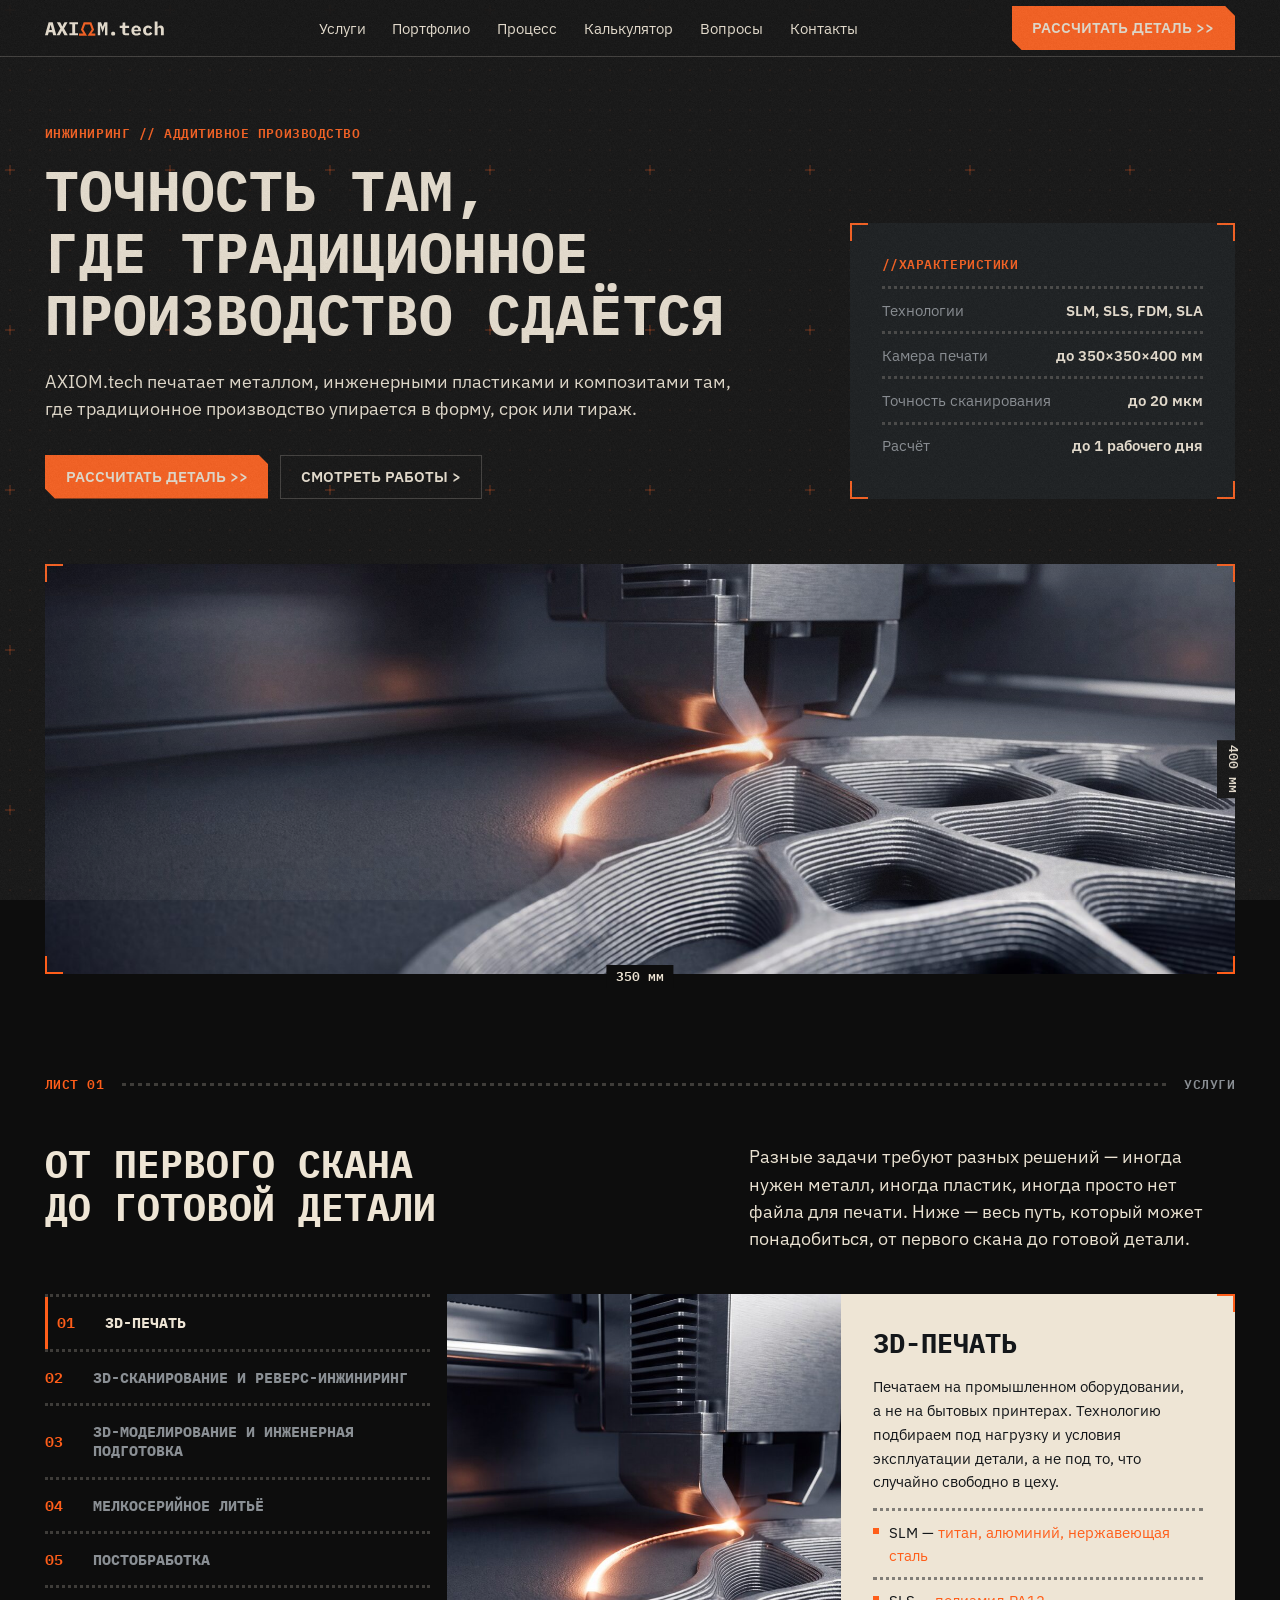
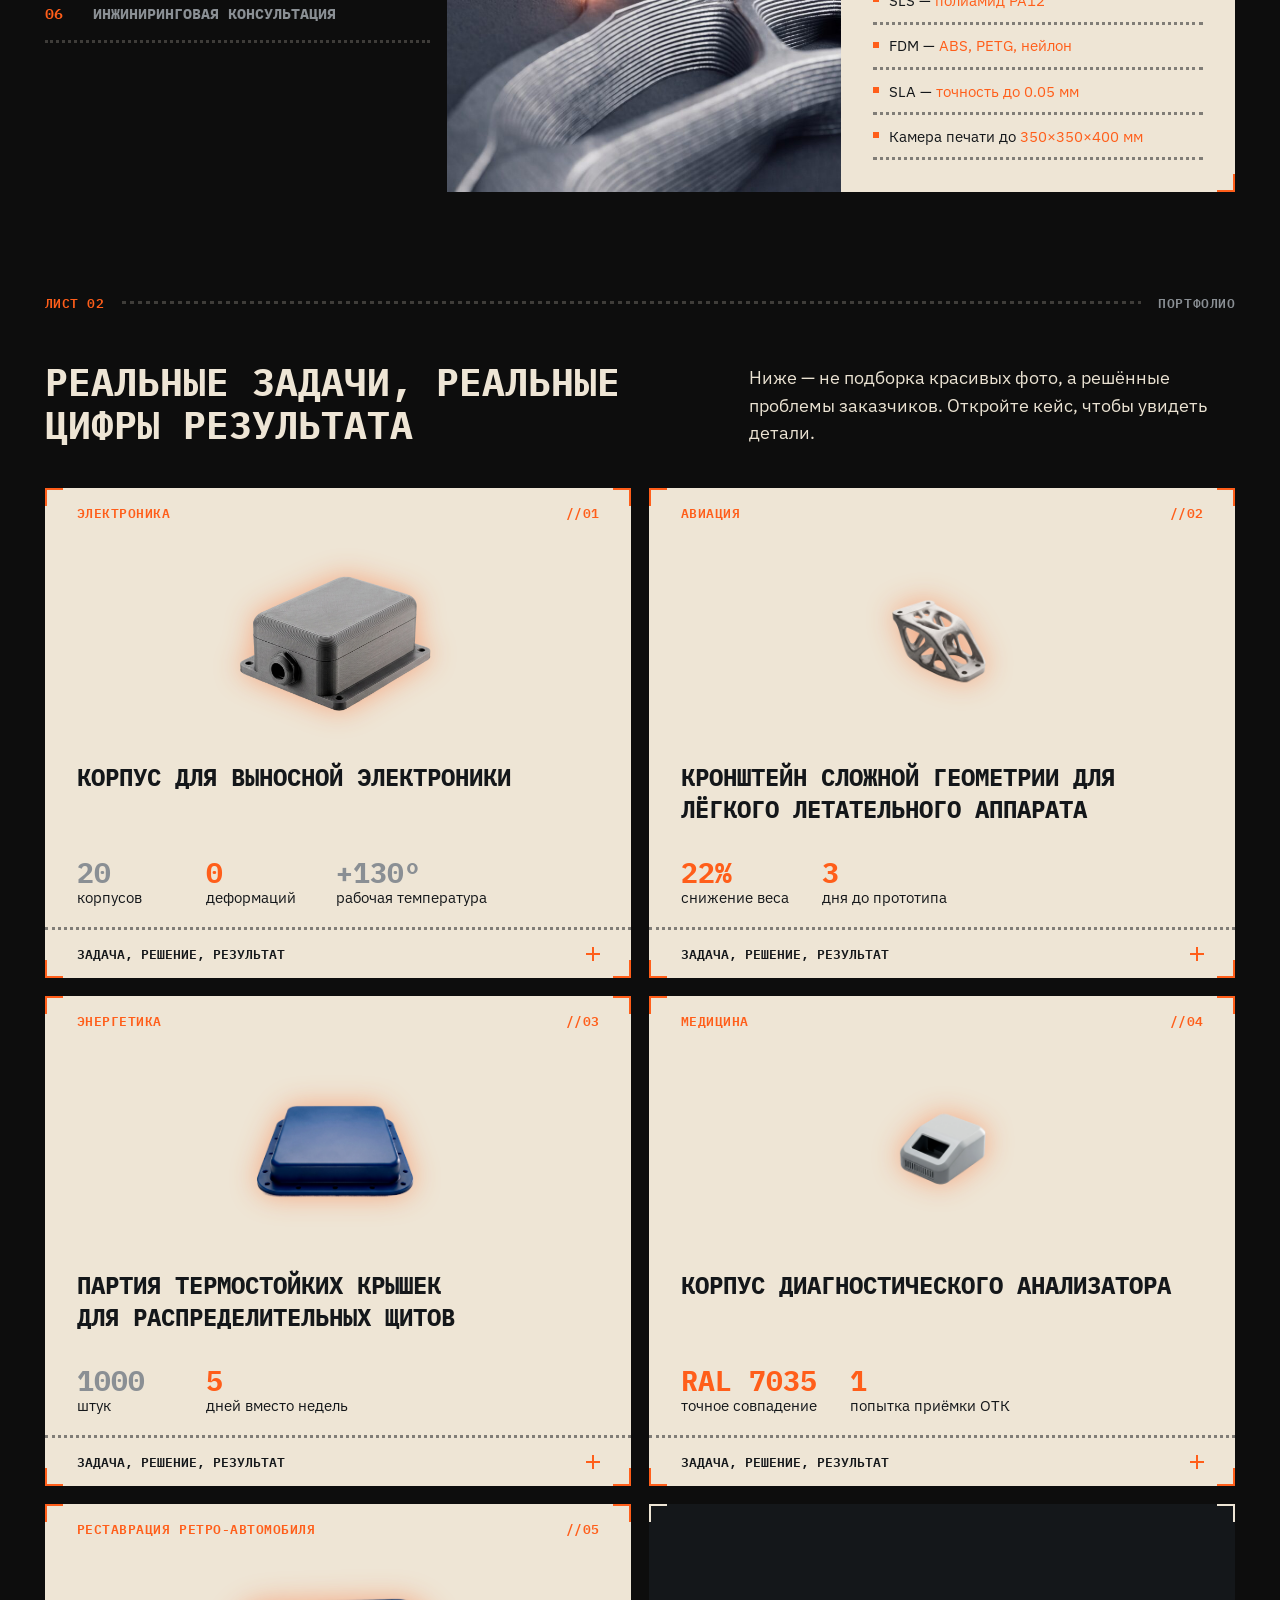
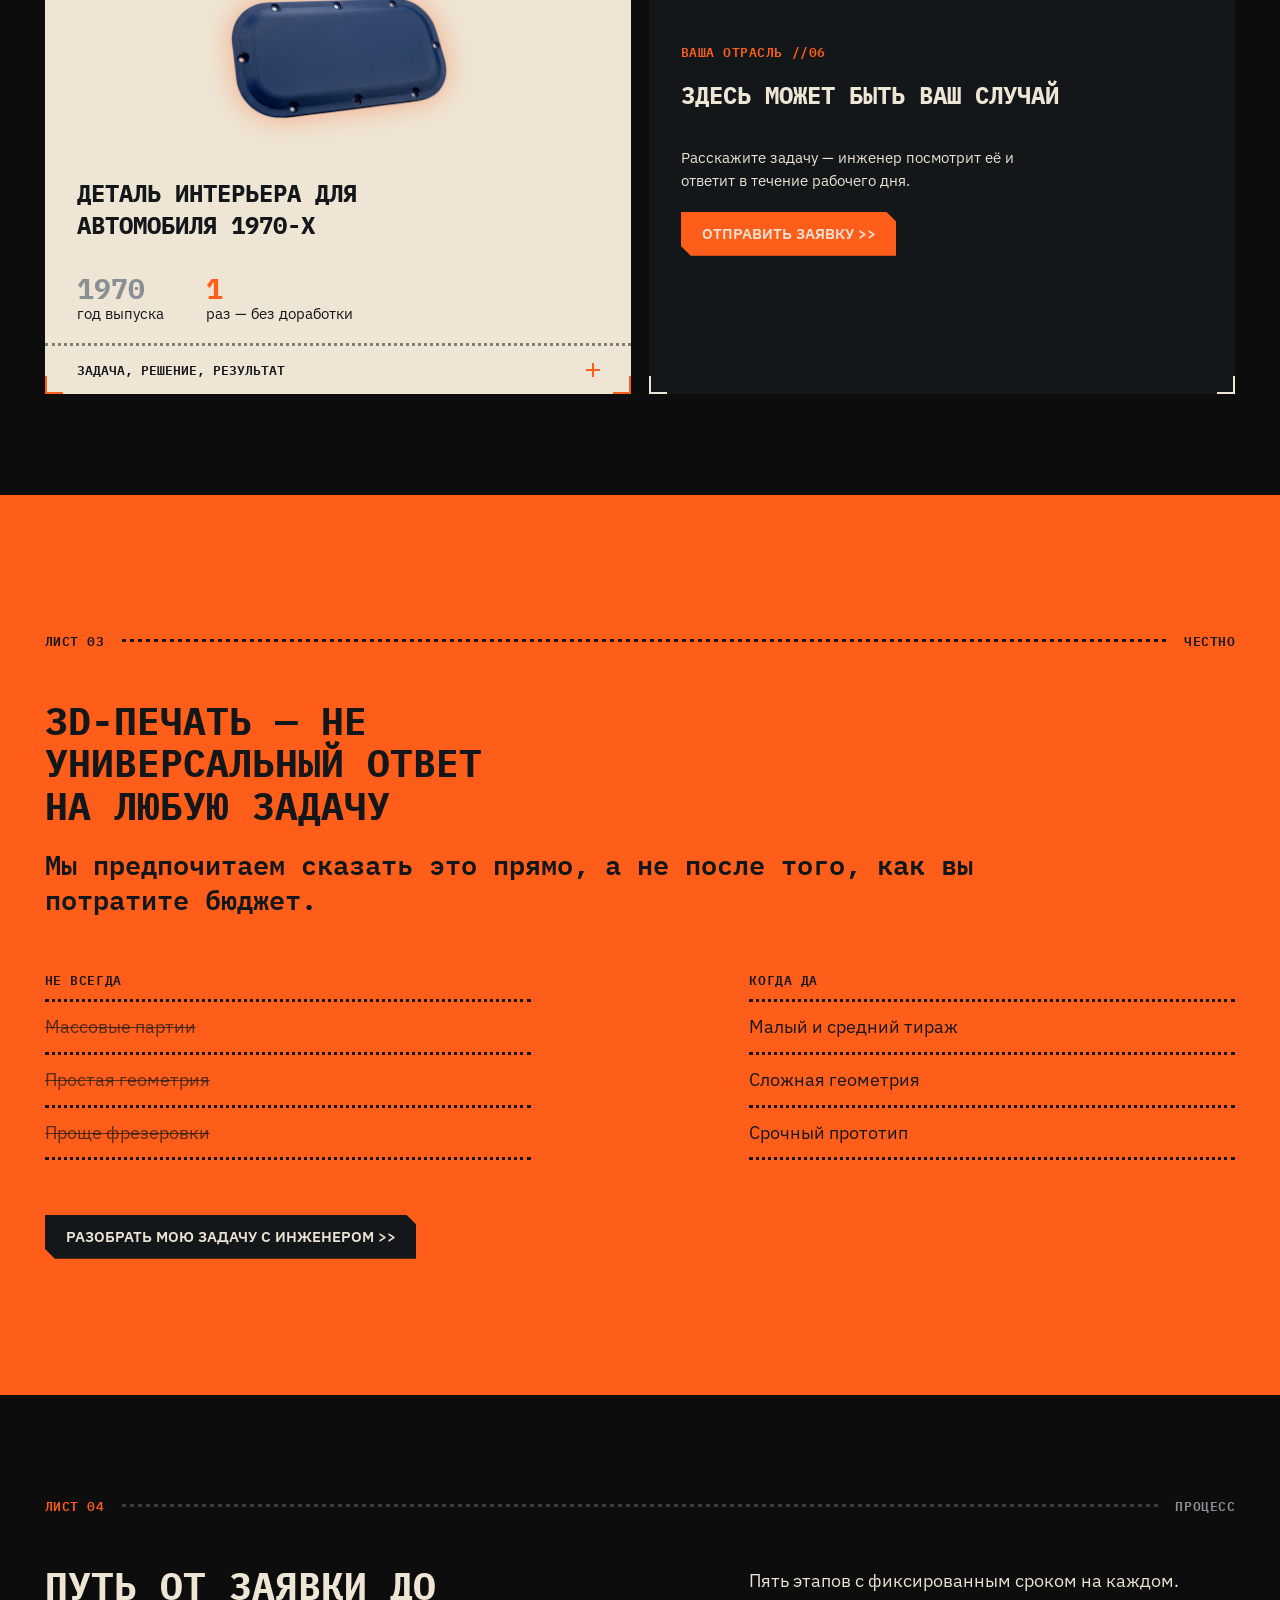
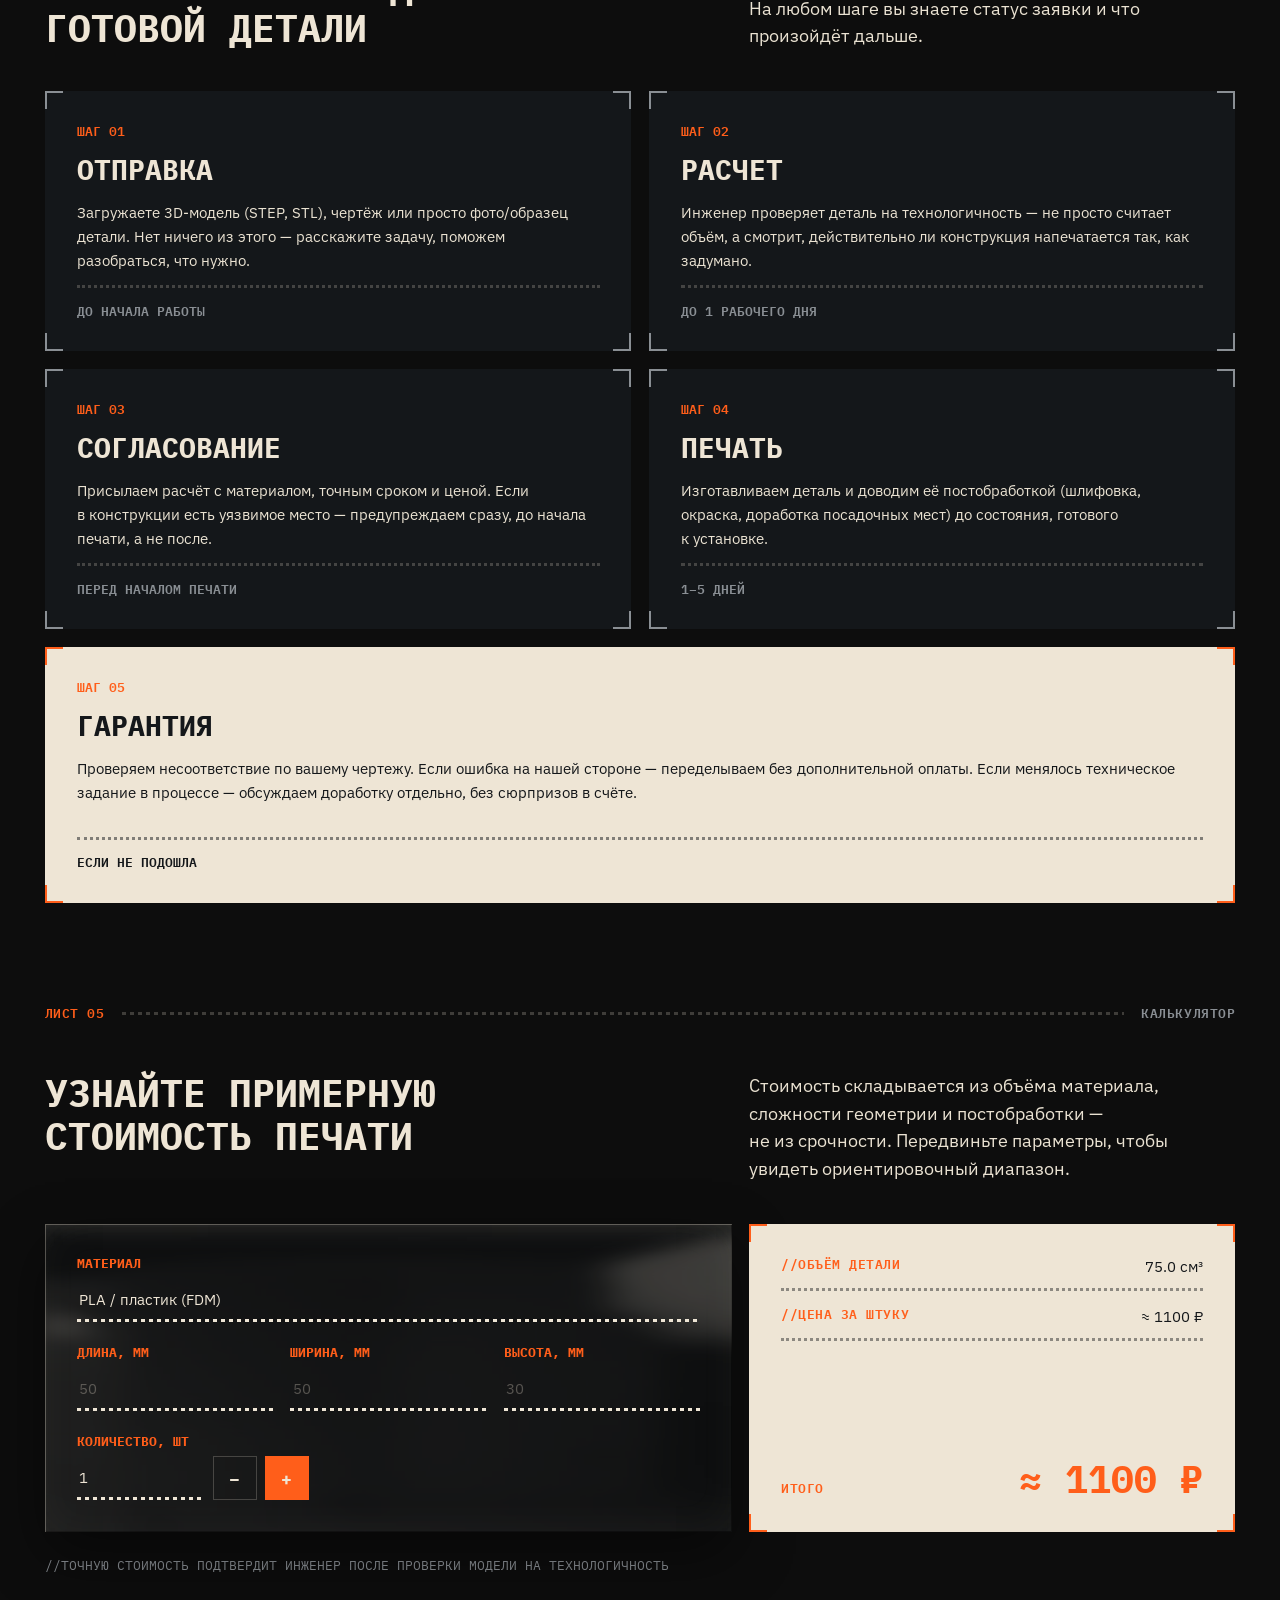
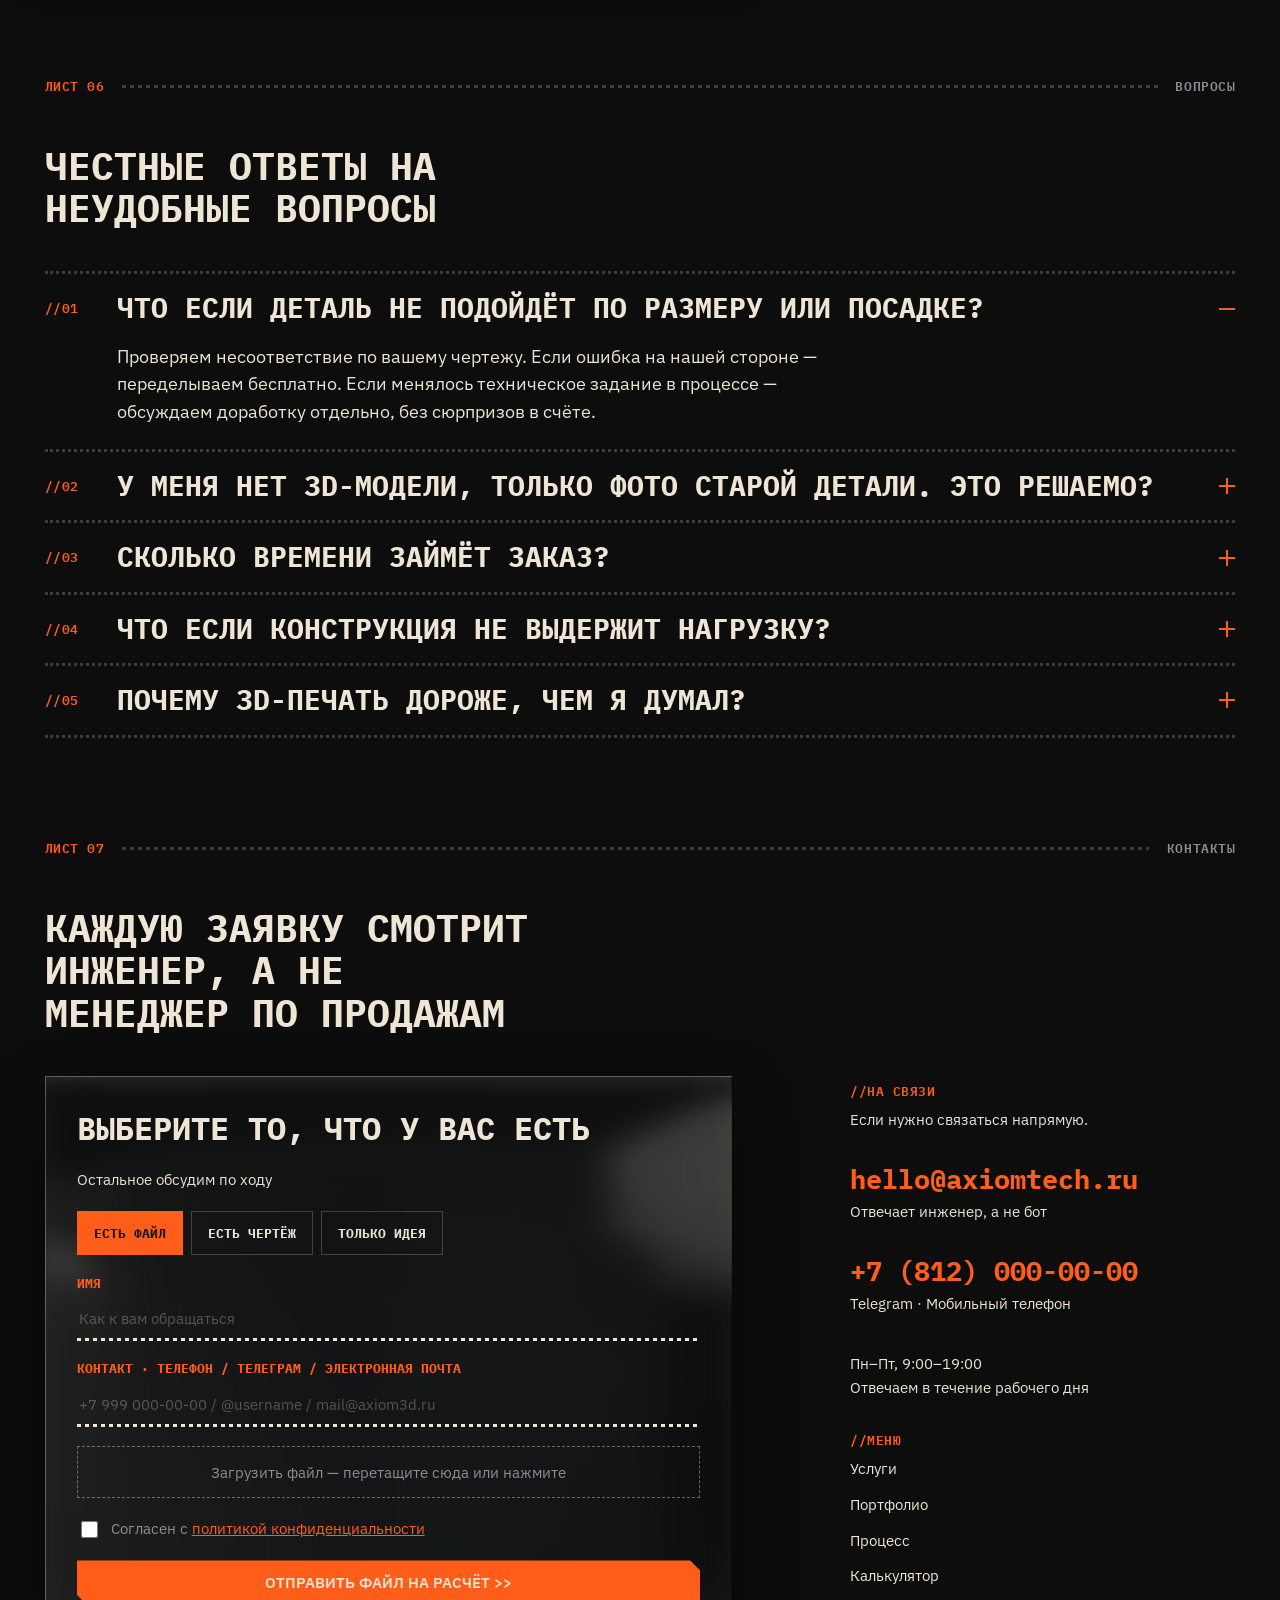
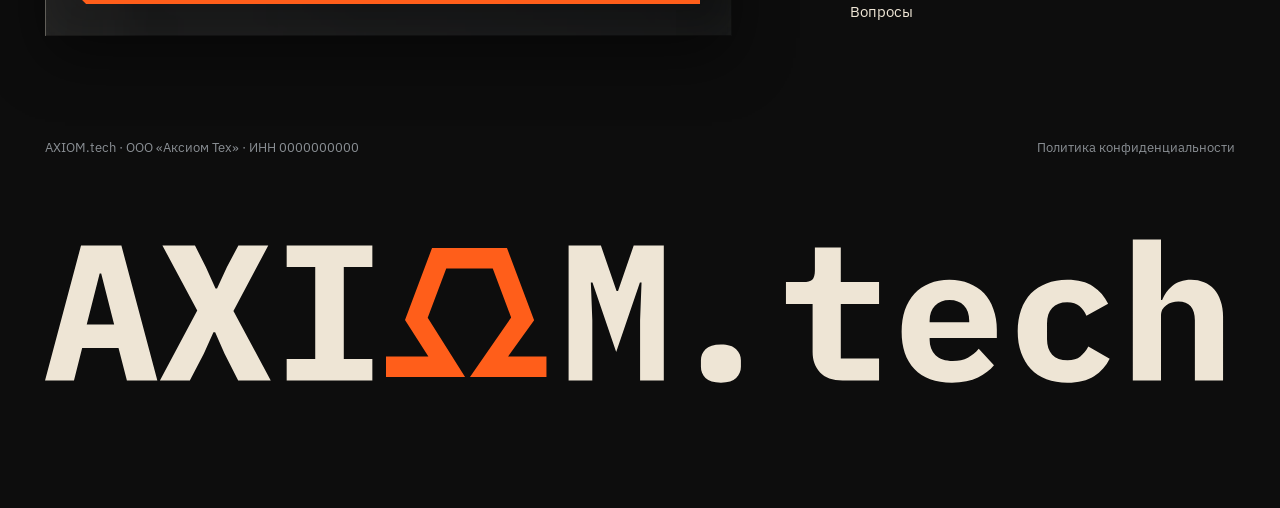
==== v2/index.html @ d02916af "Версия 2 сайта в папке v2/: единый стиль «лист чертежа» Co-Authored-By: Claude Sonnet 5.5 <noreply@a" ====
<!DOCTYPE html>
<html lang="ru">
<head>
  <meta charset="utf-8">
  <meta name="viewport" content="width=device-width, initial-scale=1">
  <title>AXIOM.tech — 3D-печать и аддитивное производство на заказ</title>
  <meta name="description" content="Печатаем металлом, инженерными пластиками и композитами там, где традиционное производство сдаётся. SLM, SLS, FDM, SLA. Расчёт за день.">
  <meta name="theme-color" content="#0d0d0d">
  <link rel="icon" href="../assets/favicon.ico">
  <link rel="preconnect" href="https://fonts.googleapis.com"><link rel="preconnect" href="https://fonts.gstatic.com" crossorigin>
  <link rel="stylesheet" href="https://fonts.googleapis.com/css2?family=IBM+Plex+Mono:wght@400;500;600;700&family=IBM+Plex+Sans:wght@400;600;700&display=swap">
  <link rel="stylesheet" href="style.css?v=1">
  <link rel="stylesheet" href="../css/glass.css?v=2">
</head>
<body>
<div class="noise" aria-hidden="true"></div>

<header class="top">
  <div class="wrap top__in">
    <a class="logo" href="#top" aria-label="AXIOM.tech"><img src="../assets/img/logo-text.svg" alt="" width="150" height="31"><img src="../assets/img/logo-mark.svg" alt="" width="21" height="17"></a>
    <nav class="nav" aria-label="Основное меню">
      <a href="#services">Услуги</a><a href="#portfolio">Портфолио</a><a href="#process">Процесс</a><a href="#calculator">Калькулятор</a><a href="#faq">Вопросы</a><a href="#contacts">Контакты</a>
    </nav>
    <a class="btn top__cta" href="#calculator">Рассчитать деталь &gt;&gt;</a>
  </div>
</header>

<main id="top">

  <section class="hero wrap" id="hero">
    <div class="hero__grid">
      <div class="hero__copy">
        <p class="label">Инжиниринг // аддитивное производство</p>
        <h1>Точность там, где традиционное производство сдаётся</h1>
        <p class="lead">AXIOM.tech печатает металлом, инженерными пластиками и композитами там, где традиционное производство упирается в форму, срок или тираж.</p>
        <div class="hero__cta">
          <a class="btn" href="#calculator">Рассчитать деталь &gt;&gt;</a>
          <a class="btn btn--ghost" href="#portfolio">Смотреть работы &gt;</a>
        </div>
      </div>
      <aside class="spec reg" aria-label="Характеристики">
        <span class="label">//характеристики</span>
        <dl>
          <div><dt>Технологии</dt><dd>SLM, SLS, FDM, SLA</dd></div>
          <div><dt>Камера печати</dt><dd>до 350×350×400 мм</dd></div>
          <div><dt>Точность сканирования</dt><dd>до 20 мкм</dd></div>
          <div><dt>Расчёт</dt><dd>до 1 рабочего дня</dd></div>
        </dl>
      </aside>
      <figure class="hero__shot reg">
        <img src="../assets/img/slide-print.jpg" alt="Печать детали на промышленном принтере" width="1200" height="520">
        <span class="dim dim--x">350 мм</span><span class="dim dim--y">400 мм</span>
      </figure>
    </div>
  </section>

  <section class="sheet wrap" id="services">
    <div class="stamp"><b>Лист 01</b><i></i><span>Услуги</span></div>
    <div class="sheet__head">
      <h2>От первого скана до готовой детали</h2>
      <p class="lead">Разные задачи требуют разных решений — иногда нужен металл, иногда пластик, иногда просто нет файла для печати. Ниже — весь путь, который может понадобиться, от первого скана до готовой детали.</p>
    </div>
    <div class="svc">
      <div class="svc__nav" role="tablist" aria-label="Услуги">
        <button class="svc__tab" role="tab" aria-selected="true" data-i="0"><span>01</span>3D-печать</button>
        <button class="svc__tab" role="tab" aria-selected="false" data-i="1"><span>02</span>3D-сканирование и&nbsp;реверс-инжиниринг</button>
        <button class="svc__tab" role="tab" aria-selected="false" data-i="2"><span>03</span>3D-моделирование и&nbsp;инженерная подготовка</button>
        <button class="svc__tab" role="tab" aria-selected="false" data-i="3"><span>04</span>Мелкосерийное литьё</button>
        <button class="svc__tab" role="tab" aria-selected="false" data-i="4"><span>05</span>Постобработка</button>
        <button class="svc__tab" role="tab" aria-selected="false" data-i="5"><span>06</span>Инжиниринговая консультация</button>
      </div>
      <div class="svc__panel reg is-on" role="tabpanel" data-i="0">
        <div class="svc__media"><img src="../assets/img/slide-print.jpg" alt="" loading="lazy"><video muted loop playsinline preload="none" data-src="../assets/video/slide-print.mp4"></video></div>
        <div class="svc__body"><h3>3D-печать</h3><p>Печатаем на&nbsp;промышленном оборудовании, а&nbsp;не&nbsp;на бытовых принтерах. Технологию подбираем под нагрузку и&nbsp;условия эксплуатации детали, а&nbsp;не&nbsp;под то, что случайно свободно в&nbsp;цеху.</p><ul><li>SLM —&nbsp;<em>титан, алюминий, нержавеющая сталь</em></li><li>SLS — <em>полиамид PA12</em></li><li>FDM — <em>ABS, PETG, нейлон</em></li><li>SLA — <em>точность до 0.05 мм</em></li><li>Камера печати до&nbsp;<em>350×350×400 мм</em></li></ul></div>
      </div>
      <div class="svc__panel reg" role="tabpanel" data-i="1">
        <div class="svc__media"><img src="../assets/img/slide-scan.jpg" alt="" loading="lazy"><video muted loop playsinline preload="none" data-src="../assets/video/slide-scan.mp4"></video></div>
        <div class="svc__body"><h3>3D-сканирование и&nbsp;реверс-инжиниринг</h3><p>Когда есть только физический образец&nbsp;— изношенная деталь, деталь без чертежа, снятая с&nbsp;производства модель. Сканируем и&nbsp;восстанавливаем геометрию до&nbsp;состояния, пригодного для печати или ЧПУ.</p><ul><li>Точность — <em>до 20 мкм</em></li><li>Формат выдачи — <em>STEP, STL, IGES</em></li><li>Максимальный габарит —&nbsp;<em>до&nbsp;1.5 м</em></li></ul></div>
      </div>
      <div class="svc__panel reg" role="tabpanel" data-i="2">
        <div class="svc__media"><img src="../assets/img/slide-model.jpg" alt="" loading="lazy"><video muted loop playsinline preload="none" data-src="../assets/video/slide-model.mp4"></video></div>
        <div class="svc__body"><h3>3D-моделирование и&nbsp;инженерная подготовка</h3><p>Строим модель по&nbsp;чертежу, эскизу или фото. Отдельно&nbsp;— топологическая оптимизация: убираем материал там, где он&nbsp;не&nbsp;несёт нагрузки, снижая вес детали без потери прочности.</p><ul><li>CAD — <em>SolidWorks, Fusion 360</em></li><li>Срок —&nbsp;<em>1-3 рабочих дня</em></li><li>Снижение веса —&nbsp;<em>обычно 15-30%</em></li></ul></div>
      </div>
      <div class="svc__panel reg" role="tabpanel" data-i="3">
        <div class="svc__media"><img src="../assets/img/slide-cast.jpg" alt="" loading="lazy"><video muted loop playsinline preload="none" data-src="../assets/video/slide-cast.mp4"></video></div>
        <div class="svc__body"><h3>Мелкосерийное литьё</h3><p>Печатаем мастер-модель, снимаем силиконовую форму, льём партию. Экономически разумно, когда тираж больше, чем печатать по&nbsp;одной, но&nbsp;недостаточно большой для литья под давлением с&nbsp;металлической оснасткой.</p><ul><li>Партия — <em>от 50 до 500 шт</em></li><li>Материалы — <em>полиуретаны, эластомеры</em></li><li>Ресурс формы —&nbsp;<em>~20-25 отливок</em></li></ul></div>
      </div>
      <div class="svc__panel reg" role="tabpanel" data-i="4">
        <div class="svc__media"><img src="../assets/img/slide-post.jpg" alt="" loading="lazy"><video muted loop playsinline preload="none" data-src="../assets/video/slide-post.mp4"></video></div>
        <div class="svc__body"><h3>Постобработка</h3><p>Деталь с&nbsp;принтера редко готова к&nbsp;установке без доработки. Доводим до&nbsp;состояния, в&nbsp;котором её&nbsp;можно сразу поставить в&nbsp;узел, а&nbsp;не&nbsp;откладывать «на&nbsp;потом».</p><ul><li>Шлифовка и полировка</li><li>Окраска —&nbsp;<em>RAL по каталогу</em></li><li>Механическая доводка посадочных мест</li></ul></div>
      </div>
      <div class="svc__panel reg svc__panel--accent" role="tabpanel" data-i="5">
        <div class="svc__media"><img src="../assets/img/slide-consult.jpg" alt="" loading="lazy"><video muted loop playsinline preload="none" data-src="../assets/video/slide-consult.mp4"></video></div>
        <div class="svc__body"><h3>Инжиниринговая консультация</h3><p>Иногда честный ответ&nbsp;— «вам это не&nbsp;нужно». Разбираем задачу до&nbsp;того, как вы&nbsp;потратите бюджет: подбор технологии, аудит номенклатуры предприятия на&nbsp;предмет пригодности к&nbsp;печати, расчёт экономического эффекта внедрения.</p><ul><li>Первая консультация — <em>бесплатно</em></li><li>Формат —&nbsp;<em>звонок или очно</em></li></ul></div>
      </div>
    </div>
  </section>

  <section class="sheet wrap" id="portfolio">
    <div class="stamp"><b>Лист 02</b><i></i><span>Портфолио</span></div>
    <div class="sheet__head">
      <h2>Реальные задачи, реальные цифры результата</h2>
      <p class="lead">Ниже — не подборка красивых фото, а решённые проблемы заказчиков. Откройте кейс, чтобы увидеть детали.</p>
    </div>
    <div class="cases">
      <article class="case reg">
        <div class="case__top"><span class="label">Электроника</span><span class="label">//01</span></div>
        <div class="case__fig"><img src="../assets/img/case-1.png" alt="Корпус для выносной электроники" loading="lazy" width="250" height="150"></div>
        <h3>Корпус для выносной электроники</h3>
        <dl class="case__stats"><div><dt class="g">20</dt><dd>корпусов</dd></div><div><dt class="">0</dt><dd>деформаций</dd></div><div><dt class="g">+130°</dt><dd>рабочая температура</dd></div></dl>
        <div class="case__more">
          <button type="button" aria-expanded="false"><span>Задача, решение, результат</span><i></i></button>
          <div class="case__detail"><div><div class="in">
            <p><b>//Задача</b><span>Заказчику требовалась партия корпусов для датчиков, устанавливаемых рядом с промышленной печью — обычный ABS-пластик деформировался в течение недели эксплуатации.</span></p>
            <p><b>//Решение</b><span>Подобрали инженерный полимер с температурой стеклования выше рабочей на 40°C, пигмент ввели в массу материала вместо покраски — чтобы цвет не выгорал от температуры.</span></p>
            <p><b>//Результат</b><span>Партия из 20 корпусов, ноль деформаций после месяца тестов, экономия на литьевой оснастке.</span></p>
          </div></div></div>
        </div>
      </article>
      <article class="case reg">
        <div class="case__top"><span class="label">Авиация</span><span class="label">//02</span></div>
        <div class="case__fig"><img src="../assets/img/case-2.png" alt="Кронштейн сложной геометрии для лёгкого летательного аппарата" loading="lazy" width="250" height="150"></div>
        <h3>Кронштейн сложной геометрии для лёгкого летательного аппарата</h3>
        <dl class="case__stats"><div><dt class="">22%</dt><dd>снижение веса</dd></div><div><dt class="">3</dt><dd>дня до прототипа</dd></div></dl>
        <div class="case__more">
          <button type="button" aria-expanded="false"><span>Задача, решение, результат</span><i></i></button>
          <div class="case__detail"><div><div class="in">
            <p><b>//Задача</b><span>Кронштейн крепления с внутренними полостями, которые фрезеровкой не получить, а нужны максимальная прочность при минимальном весе.</span></p>
            <p><b>//Решение</b><span>Оптимизация модели убрала материал из ненагруженных зон, печать титановым сплавом SLM с последующей термообработкой для снятия внутренних напряжений.</span></p>
            <p><b>//Результат</b><span>Снижение веса на 22% при сохранении расчётного запаса прочности, прототип готов через 3 дня.</span></p>
          </div></div></div>
        </div>
      </article>
      <article class="case reg">
        <div class="case__top"><span class="label">Энергетика</span><span class="label">//03</span></div>
        <div class="case__fig"><img src="../assets/img/case-3.png" alt="Партия термостойких крышек для распределительных щитов" loading="lazy" width="250" height="150"></div>
        <h3>Партия термостойких крышек для распределительных щитов</h3>
        <dl class="case__stats"><div><dt class="g">1000</dt><dd>штук</dd></div><div><dt class="">5</dt><dd>дней вместо недель</dd></div></dl>
        <div class="case__more">
          <button type="button" aria-expanded="false"><span>Задача, решение, результат</span><i></i></button>
          <div class="case__detail"><div><div class="in">
            <p><b>//Задача</b><span>1000 крышек с точным попаданием в фирменный цвет заказчика, срок — до конца месяца, штатный поставщик литья не успевал по срокам.</span></p>
            <p><b>//Решение</b><span>Печать мастер-модели, снятие силиконовой формы, литьё партии полиуретаном с точной цветопередачей по RAL.</span></p>
            <p><b>//Результат</b><span>Вся партия изготовлена за 5 дней вместо стандартных 3–4 недель на литье с металлической оснасткой.</span></p>
          </div></div></div>
        </div>
      </article>
      <article class="case reg">
        <div class="case__top"><span class="label">Медицина</span><span class="label">//04</span></div>
        <div class="case__fig"><img src="../assets/img/case-4.png" alt="Корпус диагностического анализатора" loading="lazy" width="250" height="150"></div>
        <h3>Корпус диагностического анализатора</h3>
        <dl class="case__stats"><div><dt class="">RAL 7035</dt><dd>точное совпадение</dd></div><div><dt class="">1</dt><dd>попытка приёмки ОТК</dd></div></dl>
        <div class="case__more">
          <button type="button" aria-expanded="false"><span>Задача, решение, результат</span><i></i></button>
          <div class="case__detail"><div><div class="in">
            <p><b>//Задача</b><span>Корпус для лабораторного прибора, контактирующего с дезинфицирующими растворами — требовалась химическая стойкость и совпадение с фирменным цветом RAL 7035.</span></p>
            <p><b>//Решение</b><span>Печать химстойким инженерным полимером, постобработка с окраской в требуемый RAL напрямую, без промежуточного грунта.</span></p>
            <p><b>//Результат</b><span>Совпадение цвета в допуске с первой попытки, без повторной покраски партии.</span></p>
          </div></div></div>
        </div>
      </article>
      <article class="case reg">
        <div class="case__top"><span class="label">Реставрация ретро-автомобиля</span><span class="label">//05</span></div>
        <div class="case__fig"><img src="../assets/img/case-5.png" alt="Деталь интерьера для автомобиля 1970-х" loading="lazy" width="250" height="150"></div>
        <h3>Деталь интерьера для автомобиля 1970-х</h3>
        <dl class="case__stats"><div><dt class="g">1970</dt><dd>год выпуска</dd></div><div><dt class="">1</dt><dd>раз — без доработки</dd></div></dl>
        <div class="case__more">
          <button type="button" aria-expanded="false"><span>Задача, решение, результат</span><i></i></button>
          <div class="case__detail"><div><div class="in">
            <p><b>//Задача</b><span>Сломанная деталь интерьера для автомобиля 1970-х, оригинал давно не производится, найти на разборках не удалось.</span></p>
            <p><b>//Решение</b><span>Отсканировали уцелевший образец с другого автомобиля коллекционера, восстановили геометрию, напечатали инженерным пластиком с фактурой под оригинальный пластик салона.</span></p>
            <p><b>//Результат</b><span>Деталь встала без доработки с первого раза, полное визуальное совпадение с оригиналом.</span></p>
          </div></div></div>
        </div>
      </article>
      <article class="case case--cta reg">
        <span class="label">Ваша отрасль //06</span>
        <h3>Здесь может быть ваш случай</h3>
        <p>Расскажите задачу — инженер посмотрит её и ответит в течение рабочего дня.</p>
        <a class="btn" href="#contacts">Отправить заявку &gt;&gt;</a>
      </article>
    </div>
  </section>

  <section class="honest" id="honest">
    <div class="wrap honest__in">
      <div class="stamp"><b>Лист 03</b><i></i><span>Честно</span></div>
      <h2>3D-печать — не универсальный ответ на любую задачу</h2>
      <p class="honest__quote">Мы предпочитаем сказать это прямо, а не после того, как вы потратите бюджет.</p>
      <div class="honest__cols">
        <div class="honest__col honest__col--no"><span class="label">не всегда</span><ul><li>Массовые партии</li><li>Простая геометрия</li><li>Проще фрезеровки</li></ul></div>
        <div class="honest__col"><span class="label">когда да</span><ul><li>Малый и средний тираж</li><li>Сложная геометрия</li><li>Срочный прототип</li></ul></div>
      </div>
      <a class="btn" href="#contacts">Разобрать мою задачу с инженером &gt;&gt;</a>
    </div>
  </section>

  <section class="sheet wrap" id="process">
    <div class="stamp"><b>Лист 04</b><i></i><span>Процесс</span></div>
    <div class="sheet__head">
      <h2>Путь от заявки до готовой детали</h2>
      <p class="lead">Пять этапов с&nbsp;фиксированным сроком на&nbsp;каждом. На&nbsp;любом шаге вы&nbsp;знаете статус заявки и&nbsp;что произойдёт дальше.</p>
    </div>
    <ol class="steps">
      <li class="step reg"><span class="step__no">Шаг 01</span><h3>Отправка</h3><p>Загружаете 3D-модель (STEP, STL), чертёж или просто фото/образец детали. Нет ничего из&nbsp;этого — расскажите задачу, поможем разобраться, что нужно.</p><span class="step__time">до начала работы</span></li>
      <li class="step reg"><span class="step__no">Шаг 02</span><h3>Расчет</h3><p>Инженер проверяет деталь на&nbsp;технологичность&nbsp;— не&nbsp;просто считает объём, а&nbsp;смотрит, действительно&nbsp;ли конструкция напечатается так, как задумано.</p><span class="step__time">до 1 рабочего дня</span></li>
      <li class="step reg"><span class="step__no">Шаг 03</span><h3>Согласование</h3><p>Присылаем расчёт с&nbsp;материалом, точным сроком и&nbsp;ценой. Если в&nbsp;конструкции есть уязвимое место — предупреждаем сразу, до&nbsp;начала печати, а&nbsp;не&nbsp;после.</p><span class="step__time">перед началом печати</span></li>
      <li class="step reg"><span class="step__no">Шаг 04</span><h3>Печать</h3><p>Изготавливаем деталь и&nbsp;доводим её&nbsp;постобработкой (шлифовка, окраска, доработка посадочных мест) до&nbsp;состояния, готового к&nbsp;установке.</p><span class="step__time">1–5 дней</span></li>
      <li class="step reg step--last"><span class="step__no">Шаг 05</span><h3>Гарантия</h3><p>Проверяем несоответствие по&nbsp;вашему чертежу. Если ошибка на&nbsp;нашей стороне — переделываем без дополнительной оплаты. Если менялось техническое задание в&nbsp;процессе — обсуждаем доработку отдельно, без сюрпризов в&nbsp;счёте.</p><span class="step__time">если не подошла</span></li>
    </ol>
  </section>

  <section class="sheet wrap" id="calculator">
    <div class="stamp"><b>Лист 05</b><i></i><span>Калькулятор</span></div>
    <div class="sheet__head">
      <h2>Узнайте примерную стоимость печати</h2>
      <p class="lead">Стоимость складывается из&nbsp;объёма материала, сложности геометрии и&nbsp;постобработки — не&nbsp;из&nbsp;срочности. Передвиньте параметры, чтобы увидеть ориентировочный диапазон.</p>
    </div>
    <div class="calc">
      <form class="calc__form glass" onsubmit="return false">
        <label class="fld"><span>Материал</span><select id="cMat"></select></label>
        <div class="calc__dims">
          <label class="fld"><span>Длина, мм</span><input id="cL" type="number" min="1" placeholder="50" inputmode="decimal"></label>
          <label class="fld"><span>Ширина, мм</span><input id="cW" type="number" min="1" placeholder="50" inputmode="decimal"></label>
          <label class="fld"><span>Высота, мм</span><input id="cH" type="number" min="1" placeholder="30" inputmode="decimal"></label>
        </div>
        <div class="fld"><span>Количество, шт</span>
          <div class="qty"><input id="cQ" type="number" min="1" value="1" aria-label="Количество"><button type="button" id="cMinus" aria-label="Уменьшить">−</button><button type="button" id="cPlus" aria-label="Увеличить">+</button></div>
        </div>
      </form>
      <div class="calc__out reg" aria-live="polite">
        <p class="calc__row"><span class="label">//объём детали</span><span id="cVol">0 см³</span></p>
        <p class="calc__row"><span class="label">//цена за штуку</span><span id="cUnit">0 ₽</span></p>
        <p class="calc__total"><span class="label">Итого</span><strong id="cTotal">0 ₽</strong></p>
      </div>
      <p class="calc__note">//Точную стоимость подтвердит инженер после проверки модели на технологичность</p>
    </div>
  </section>

  <section class="sheet wrap" id="faq">
    <div class="stamp"><b>Лист 06</b><i></i><span>Вопросы</span></div>
    <div class="sheet__head"><h2>Честные ответы на неудобные вопросы</h2></div>
    <div class="faq">
      <details open><summary><span class="label">//01</span><h3>Что если деталь не&nbsp;подойдёт по&nbsp;размеру или посадке?</h3><i></i></summary><p class="ans">Проверяем несоответствие по&nbsp;вашему чертежу. Если ошибка на&nbsp;нашей стороне — переделываем бесплатно. Если менялось техническое задание в&nbsp;процессе — обсуждаем доработку отдельно, без сюрпризов в&nbsp;счёте.</p></details>
      <details><summary><span class="label">//02</span><h3>У&nbsp;меня нет 3D-модели, только фото старой детали. Это решаемо?</h3><i></i></summary><p class="ans">Да. Сканируем деталь или восстанавливаем геометрию по&nbsp;фото и&nbsp;замерам&nbsp;— дальше работаем как с&nbsp;обычным чертежом.</p></details>
      <details><summary><span class="label">//03</span><h3>Сколько времени займёт заказ?</h3><i></i></summary><p class="ans">Зависит от&nbsp;сложности и&nbsp;материала&nbsp;— на&nbsp;этапе расчёта называем точный срок, а&nbsp;не&nbsp;диапазон «от&nbsp;и&nbsp;до».</p></details>
      <details><summary><span class="label">//04</span><h3>Что если конструкция не&nbsp;выдержит нагрузку?</h3><i></i></summary><p class="ans">Скажем на&nbsp;этапе консультации, если конструкция вызывает сомнения по&nbsp;нагрузке, и&nbsp;предложим альтернативный материал или геометрию.</p></details>
      <details><summary><span class="label">//05</span><h3>Почему 3D-печать дороже, чем я&nbsp;думал?</h3><i></i></summary><p class="ans">Скорее всего, вы&nbsp;сравниваете с&nbsp;ценой за&nbsp;штуку при серийном литье&nbsp;— но&nbsp;без учёта стоимости оснастки. Для партии до&nbsp;нескольких сотен штук печать почти всегда выгоднее по&nbsp;итоговой экономике.</p></details>
    </div>
  </section>

  <section class="sheet wrap" id="contacts">
    <div class="stamp"><b>Лист 07</b><i></i><span>Контакты</span></div>
    <div class="sheet__head"><h2>Каждую заявку смотрит инженер, а не менеджер по продажам</h2></div>
    <div class="contacts">
      <form class="lead-form glass" id="lead" novalidate>
        <h3>Выберите то, что у вас есть</h3>
        <p class="small" style="color:var(--cream-2)">Остальное обсудим по ходу</p>
        <div class="tabs" id="tabs"><button type="button" class="is-on" data-t="file">Есть файл</button><button type="button" data-t="drawing">Есть чертёж</button><button type="button" data-t="idea">Только идея</button></div>
        <label class="fld"><span>Имя</span><input type="text" name="name" placeholder="Как к вам обращаться" autocomplete="name"></label>
        <label class="fld"><span>Контакт · телефон / телеграм / электронная почта</span><input type="text" name="contact" placeholder="+7 999 000-00-00 / @username / mail@axiom3d.ru" autocomplete="off"></label>
        <label class="drop" id="drop"><input type="file" hidden id="file"><span id="dropText">Загрузить файл — перетащите сюда или нажмите</span></label>
        <label class="fld" id="idea" hidden><span>Идея</span><input type="text" name="idea" placeholder="Кратко опишите вашу идею"></label>
        <label class="consent"><input type="checkbox" id="consent" required><span>Согласен с <a href="#">политикой конфиденциальности</a></span></label>
        <button class="btn" type="submit" id="send">Отправить файл на расчёт &gt;&gt;</button>
      </form>
      <div class="contacts__side">
        <div><span class="label">//на связи</span><p>Если нужно связаться напрямую.</p></div>
        <div><a class="contacts__big" href="mailto:hello@axiomtech.ru">hello@axiomtech.ru</a><p>Отвечает инженер, а не бот</p></div>
        <div><a class="contacts__big" href="tel:+78120000000">+7 (812) 000-00-00</a><p>Telegram · Мобильный телефон</p></div>
        <p class="small">Пн–Пт, 9:00–19:00<br>Отвечаем в течение рабочего дня</p>
        <nav class="contacts__menu" aria-label="Меню в подвале"><span class="label">//меню</span><a href="#services">Услуги</a><a href="#portfolio">Портфолио</a><a href="#process">Процесс</a><a href="#calculator">Калькулятор</a><a href="#faq">Вопросы</a></nav>
      </div>
    </div>
  </section>

</main>

<footer class="foot wrap">
  <div class="foot__row"><span>AXIOM.tech · ООО «Аксиом Тех» · ИНН 0000000000</span><a href="#">Политика конфиденциальности</a></div>
  <div class="logo" aria-hidden="true"><img src="../assets/img/logo-text.svg" alt=""><img src="../assets/img/logo-mark.svg" alt=""></div>
</footer>

<script src="main.js?v=1"></script>
</body>
</html>
---- v2/style.css ----
/* ==========================================================================
   AXIOM.tech — версия 2: «лист чертежа»
   Один язык на весь сайт:
   · каждая секция — лист с шапкой-штампом (номер, название, формат);
   · карточки — рамки с угловыми метками-прицелами;
   · разделители — пунктирные размерные линии;
   · акцент оранжевый только у меток, активных состояний и кнопок.
   Правила проекта: контейнер до 2400px, clamp для текста и отступов, сетка 12 колонок.
   ========================================================================== */

:root {
  /* Цвета (те же, что и в основной версии) */
  --bg: #0d0d0d;
  --panel: #14171a;
  --cream: #eee5d5;
  --cream-2: #eae2d2;
  --orange: #ff5e1a;
  --grey: #8a8f94;
  --line: rgba(238, 229, 213, .22);

  --font-mono: 'IBM Plex Mono', ui-monospace, Menlo, Consolas, monospace;
  --font-sans: 'IBM Plex Sans', ui-sans-serif, system-ui, 'Segoe UI', Arial, sans-serif;

  /* Размеры текста: 375 → 1440 → потолок */
  --fs-h1:    clamp(2.125rem, 1.553rem + 2.441vw, 5.3125rem);
  --fs-h2:    clamp(1.625rem, 1.317rem + 1.315vw, 3.5rem);
  --fs-sub:   clamp(1.25rem, 1.074rem + 0.7512vw, 2.25rem);
  --fs-text:  clamp(1rem, 0.956rem + 0.1878vw, 1.25rem);
  --fs-small: clamp(0.875rem, 0.853rem + 0.0939vw, 1rem);
  --fs-label: clamp(0.75rem, 0.7rem + 0.15vw, 0.875rem);

  /* Воздух */
  --gutter: clamp(1.25rem, 0.6064rem + 2.746vw, 5rem);
  --section-gap: clamp(3.75rem, 2.677rem + 4.577vw, 10rem);
  --card-pad: clamp(1.25rem, 0.9466rem + 1.294vw, 2.5rem);
  --gap: clamp(0.625rem, 0.3rem + 1vw, 1.5rem);
  --wrap: 2400px;
  --measure: 65ch;
  --cut: clamp(0.75rem, 0.6rem + 0.5vw, 1.25rem);       /* скос углов */
  --ease: cubic-bezier(.16, .84, .44, 1);
}

*, *::before, *::after { box-sizing: border-box; }
html { -webkit-text-size-adjust: 100%; scroll-behavior: smooth; }
body {
  margin: 0; overflow-x: hidden;
  background: var(--bg) url('../assets/img/bg-grid.svg') center top / 1920px auto repeat fixed;
  color: var(--cream);
  font: 400 var(--fs-text)/1.55 var(--font-sans);
  -webkit-font-smoothing: antialiased;
}
[hidden] { display: none !important; }
img, video { display: block; max-width: 100%; }
a { color: inherit; }
h1, h2, h3, p, ul, ol, dl, dd, figure { margin: 0; padding: 0; }
ul, ol { list-style: none; }
button, input { font: inherit; color: inherit; }
button { cursor: pointer; }
:focus-visible { outline: 2px solid var(--orange); outline-offset: 3px; }

.noise { position: fixed; inset: 0; z-index: 90; pointer-events: none; background: url('../assets/img/noise.gif') 0 0 / 50px; opacity: .12; }

/* --- Общие элементы -------------------------------------------------------- */
.wrap { width: 100%; max-width: var(--wrap); margin-inline: auto; padding-inline: var(--gutter); }

.label { font: 600 var(--fs-label)/1.4 var(--font-mono); text-transform: uppercase; letter-spacing: .04em; color: var(--orange); }
.mono { font-family: var(--font-mono); }

h1, h2, h3 { font-family: var(--font-mono); font-weight: 700; text-transform: uppercase; text-wrap: balance; }
h1 { font-size: var(--fs-h1); line-height: 1.1; }
h2 { font-size: var(--fs-h2); line-height: 1.12; }
h3 { font-size: var(--fs-sub); line-height: 1.3; }
.lead { max-width: var(--measure); font-size: var(--fs-text); line-height: 1.55; color: var(--cream-2); }
.small { font-size: var(--fs-small); line-height: 1.6; }

/* Прицел: четыре угловые метки поверх рамки */
.reg { position: relative; }
.reg::before, .reg::after { content: ''; position: absolute; inset: 0; pointer-events: none; }
.reg::before {
  background:
    linear-gradient(var(--c, var(--orange)), var(--c, var(--orange))) left top / 18px 2px,
    linear-gradient(var(--c, var(--orange)), var(--c, var(--orange))) left top / 2px 18px,
    linear-gradient(var(--c, var(--orange)), var(--c, var(--orange))) right top / 18px 2px,
    linear-gradient(var(--c, var(--orange)), var(--c, var(--orange))) right top / 2px 18px,
    linear-gradient(var(--c, var(--orange)), var(--c, var(--orange))) left bottom / 18px 2px,
    linear-gradient(var(--c, var(--orange)), var(--c, var(--orange))) left bottom / 2px 18px,
    linear-gradient(var(--c, var(--orange)), var(--c, var(--orange))) right bottom / 18px 2px,
    linear-gradient(var(--c, var(--orange)), var(--c, var(--orange))) right bottom / 2px 18px;
  background-repeat: no-repeat;
}

/* Пунктир — размерная линия */
.dash { height: 3px; background: repeating-linear-gradient(90deg, var(--line) 0 4px, transparent 4px 8px); }
.dash--ink { background: repeating-linear-gradient(90deg, var(--panel) 0 4px, transparent 4px 8px); }

.btn {
  display: inline-flex; align-items: center; justify-content: center; min-height: 2.75rem;
  padding: .7rem 1.3rem; border: 0; background: var(--orange); color: var(--cream-2);
  font: 600 var(--fs-small)/1.2 var(--font-sans); text-transform: uppercase; text-decoration: none; text-align: center;
  clip-path: polygon(0 0, calc(100% - 10px) 0, 100% 10px, 100% 100%, 10px 100%, 0 calc(100% - 10px));
  transition: background-color .2s, color .2s;
}
.btn:hover { background: var(--cream); color: var(--panel); }
.btn--ghost { background: transparent; color: var(--cream); box-shadow: inset 0 0 0 1px var(--line); clip-path: none; }
.btn--ghost:hover { background: var(--cream); color: var(--panel); }

/* --- Шапка ----------------------------------------------------------------- */
.top {
  position: sticky; top: 0; z-index: 60;
  background: rgba(13, 13, 13, .82); backdrop-filter: blur(14px); -webkit-backdrop-filter: blur(14px);
  border-bottom: 1px solid var(--line);
}
.top__in { display: flex; align-items: center; justify-content: space-between; gap: 1rem; min-height: 3.5rem; }
.logo { display: block; width: clamp(7.5rem, 6.2rem + .9vw, 9.5rem); aspect-ratio: 150 / 31; position: relative; }
.logo img:first-child { width: 100%; height: 100%; }
.logo img + img { position: absolute; left: 28.67%; top: 25.8%; width: 14%; height: 54.8%; }
.nav { display: flex; gap: clamp(1rem, .4rem + 1.6vw, 2.5rem); }
.nav a { font-size: var(--fs-small); text-decoration: none; padding: .5rem 0; position: relative; }
.nav a::after { content: ''; position: absolute; left: 0; right: 0; bottom: .2rem; height: 2px; background: var(--orange); transform: scaleX(0); transform-origin: left; transition: transform .25s var(--ease); }
.nav a:hover::after, .nav a.is-on::after { transform: scaleX(1); }
.top__cta { min-height: 2.75rem; padding-block: .5rem; }
@media (max-width: 900px) { .nav { display: none; } }

/* --- Лист: шапка-штамп секции ---------------------------------------------- */
.sheet { padding-top: var(--section-gap); }
.stamp {
  display: grid; grid-template-columns: auto 1fr auto; align-items: center; gap: var(--gap);
  padding-bottom: .9rem;
  font: 600 var(--fs-label)/1.4 var(--font-mono); text-transform: uppercase; letter-spacing: .04em;
}
.stamp b { color: var(--orange); font-weight: 600; }
.stamp i { height: 3px; background: repeating-linear-gradient(90deg, var(--line) 0 4px, transparent 4px 8px); }
.stamp span { color: var(--grey); }
.sheet__head { display: grid; grid-template-columns: repeat(12, minmax(0, 1fr)); column-gap: var(--gap); row-gap: 1rem; padding-block: clamp(1.25rem, 1rem + 1.5vw, 2.5rem) clamp(1.5rem, 1rem + 2vw, 3rem); }
.sheet__head h2 { grid-column: 1 / 8; }
.sheet__head .lead { grid-column: 8 / 13; align-self: end; }
@media (max-width: 900px) { .sheet__head h2, .sheet__head .lead { grid-column: 1 / -1; } }

/* ==========================================================================
   Главный экран
   ========================================================================== */
.hero { padding-block: clamp(2rem, 1rem + 4vw, 5rem) 0; }
.hero__grid { display: grid; grid-template-columns: repeat(12, minmax(0, 1fr)); column-gap: var(--gap); row-gap: 2rem; align-items: end; }
.hero__copy { grid-column: 1 / 8; }
.hero__copy h1 { margin-top: 1.1rem; }
.hero__copy .lead { margin-top: 1.4rem; }
.hero__cta { display: flex; flex-wrap: wrap; gap: .75rem; margin-top: 2rem; }

/* Штамп характеристик */
.spec { grid-column: 9 / 13; padding: var(--card-pad); background: var(--panel); }
.spec .label { margin-bottom: .8rem; display: block; }
.spec dl > div { display: flex; justify-content: space-between; gap: 1rem; padding: .6rem 0; border-top: 3px dotted var(--line); font-size: var(--fs-small); }
.spec dt { color: var(--grey); }
.spec dd { text-align: right; font-weight: 600; }

/* Фото с размерными линиями */
.hero__shot { grid-column: 1 / -1; margin-top: clamp(1rem, .5rem + 2vw, 3rem); position: relative; }
.hero__shot video, .hero__shot img { width: 100%; height: clamp(14rem, 8rem + 22vw, 32rem); object-fit: cover; }
.dim { position: absolute; font: 600 var(--fs-label)/1 var(--font-mono); color: var(--cream); background: var(--bg); padding: .3rem .6rem; }
.dim--x { left: 50%; bottom: -.9rem; transform: translateX(-50%); }
.dim--y { right: -.9rem; top: 50%; transform: translateY(-50%); writing-mode: vertical-rl; }
@media (max-width: 900px) {
  .hero__copy, .spec { grid-column: 1 / -1; }
  .dim--y { display: none; }
}

/* ==========================================================================
   Услуги — вкладки-спецификация
   ========================================================================== */
.svc { display: grid; grid-template-columns: repeat(12, minmax(0, 1fr)); column-gap: var(--gap); row-gap: 1.5rem; }
.svc__nav { grid-column: 1 / 5; display: flex; flex-direction: column; border-top: 3px dotted var(--line); }
.svc__tab {
  display: grid; grid-template-columns: 2.5rem 1fr; align-items: center; gap: .5rem; text-align: left;
  padding: 1rem 0; border: 0; border-bottom: 3px dotted var(--line); background: none;
  font: 700 var(--fs-small)/1.3 var(--font-mono); text-transform: uppercase; color: var(--grey);
  transition: color .2s, padding .25s var(--ease);
}
.svc__tab span { color: var(--orange); font-weight: 600; }
.svc__tab:hover { color: var(--cream); }
.svc__tab[aria-selected="true"] { color: var(--cream); padding-left: .75rem; box-shadow: inset 3px 0 0 var(--orange); }
.svc__panel { grid-column: 5 / 13; display: none; background: var(--cream); color: var(--panel); --c: var(--orange); }
.svc__panel.is-on { display: grid; grid-template-columns: minmax(0, 1fr) minmax(0, 1fr); }
.svc__media { position: relative; min-height: 18rem; background: #111; overflow: hidden; }
.svc__media video, .svc__media img { position: absolute; inset: 0; width: 100%; height: 100%; object-fit: cover; }
.svc__body { padding: var(--card-pad); display: flex; flex-direction: column; gap: .9rem; }
.svc__body p { max-width: var(--measure); font-size: var(--fs-small); line-height: 1.6; }
.svc__body ul { margin-top: auto; }
.svc__body li { padding: .6rem 0 .6rem 1rem; position: relative; font-size: var(--fs-small); border-top: 3px dotted rgba(20, 23, 26, .5); }
.svc__body li:last-child { border-bottom: 3px dotted rgba(20, 23, 26, .5); }
.svc__body li::before { content: ''; position: absolute; left: 0; top: 1.05rem; width: 6px; height: 6px; background: var(--orange); }
.svc__body em { font-style: normal; color: var(--orange); }
.svc__panel--accent { background: var(--orange); color: var(--cream-2); --c: var(--panel); }
.svc__panel--accent li { border-color: rgba(20, 23, 26, .6); }
.svc__panel--accent li::before { background: var(--panel); }
.svc__panel--accent em { color: var(--panel); }
@media (max-width: 1000px) {
  .svc__nav, .svc__panel { grid-column: 1 / -1; }
  .svc__panel.is-on { grid-template-columns: 1fr; }
  .svc__media { min-height: 0; aspect-ratio: 16 / 10; }
}

/* ==========================================================================
   Портфолио — по две карточки в ряд
   ========================================================================== */
.cases { display: grid; grid-template-columns: minmax(0, 1fr); gap: var(--gap); }
@media (min-width: 880px) { .cases { grid-template-columns: repeat(2, minmax(0, 1fr)); } }
.case { background: var(--cream); color: var(--panel); display: flex; flex-direction: column; }
.case__top { display: flex; justify-content: space-between; padding: 1rem var(--card-pad) 0; }
.case__top .label { color: var(--orange); }
.case__fig { display: grid; place-items: center; padding: 1rem var(--card-pad); min-height: clamp(10rem, 7rem + 10vw, 17rem); }
.case__fig img { max-height: clamp(8rem, 5rem + 9vw, 14rem); width: auto; filter: drop-shadow(0 0 14px rgba(255, 94, 26, .45)); }
.case h3 { padding-inline: var(--card-pad); font-size: clamp(1rem, .6rem + 1.6vw, 1.5rem); text-align: left; }
.case__stats { display: flex; flex-wrap: wrap; gap: 1rem clamp(1rem, .5rem + 2vw, 3rem); padding: 1rem var(--card-pad) 0; margin-top: auto; }
.case h3 { margin-bottom: 1rem; }
.case__stats > div { min-width: 6rem; }
.case__stats dt { font: 700 clamp(1.5rem, .6rem + 3.2cqw, 2.5rem)/1.1 var(--font-mono); color: var(--orange); }
.case__stats dt.g { color: var(--grey); }
.case__stats dd { font-size: var(--fs-small); line-height: 1.3; }
.case { container-type: inline-size; }
.case__more { margin-top: 1.25rem; border-top: 3px dotted rgba(20, 23, 26, .5); }
.case__more button { width: 100%; display: flex; justify-content: space-between; align-items: center; min-height: 3rem; padding: .75rem var(--card-pad); border: 0; background: none; font: 600 var(--fs-label)/1.3 var(--font-mono); text-transform: uppercase; text-align: left; }
.case__more button i { position: relative; width: 14px; height: 14px; flex: none; color: var(--orange); }
.case__more button i::before, .case__more button i::after { content: ''; position: absolute; background: currentColor; }
.case__more button i::before { left: 6px; top: 0; width: 2px; height: 14px; transition: transform .3s var(--ease); }
.case__more button i::after { left: 0; top: 6px; width: 14px; height: 2px; }
.case__more button[aria-expanded="true"] i::before { transform: rotate(90deg); }
.case__detail { display: grid; grid-template-rows: 0fr; transition: grid-template-rows .4s var(--ease); background: var(--orange); color: var(--cream-2); }
.case__detail.is-open { grid-template-rows: 1fr; }
.case__detail > div { overflow: hidden; }
.case__detail .in { padding: var(--card-pad); display: grid; gap: .8rem; }
.case__detail b { display: block; font: 600 var(--fs-label)/1.3 var(--font-mono); text-transform: uppercase; margin-bottom: .2rem; }
.case__detail span { font-size: var(--fs-small); line-height: 1.5; }
.case--cta { background: var(--panel); color: var(--cream); --c: var(--cream); justify-content: center; align-items: flex-start; gap: 1.2rem; padding: var(--card-pad); }
.case--cta h3 { padding: 0; }
.case--cta p { max-width: 40ch; font-size: var(--fs-small); color: var(--cream-2); }

/* ==========================================================================
   Честно — оранжевый лист на весь экран
   ========================================================================== */
.honest { margin-top: var(--section-gap); background: var(--orange); color: var(--panel); min-height: 100svh; display: flex; align-items: center; }
.honest .stamp b, .honest .stamp span { color: var(--panel); }
.honest .stamp i { background: repeating-linear-gradient(90deg, var(--panel) 0 4px, transparent 4px 8px); }
.honest__in { padding-block: var(--section-gap); }
.honest h2 { max-width: 22ch; margin-top: clamp(1.25rem, 1rem + 1.5vw, 2.5rem); }
.honest__quote { max-width: var(--measure); margin-top: 1.25rem; font-size: var(--fs-sub); line-height: 1.3; font-family: var(--font-mono); font-weight: 600; }
.honest__cols { display: grid; grid-template-columns: repeat(12, minmax(0, 1fr)); column-gap: var(--gap); row-gap: 2rem; margin-top: clamp(2rem, 1rem + 3vw, 4.5rem); }
.honest__col { grid-column: span 5; }
.honest__col:first-child { grid-column: 1 / 6; }
.honest__col:last-child { grid-column: 8 / 13; }
.honest__col .label { color: var(--panel); margin-bottom: .6rem; display: block; }
.honest__col li { padding: .7rem 0; border-top: 3px dotted var(--panel); font-size: var(--fs-text); }
.honest__col li:last-child { border-bottom: 3px dotted var(--panel); }
.honest__col--no li { color: rgba(20, 23, 26, .7); text-decoration: line-through; text-decoration-thickness: 1px; }
.honest .btn { margin-top: clamp(2rem, 1rem + 3vw, 3.5rem); background: var(--panel); }
.honest .btn:hover { background: var(--cream); }
@media (max-width: 900px) { .honest__col, .honest__col:first-child, .honest__col:last-child { grid-column: 1 / -1; } }

/* ==========================================================================
   Процесс — линейка шагов
   ========================================================================== */
.steps { display: grid; grid-template-columns: repeat(5, minmax(0, 1fr)); gap: var(--gap); counter-reset: s; position: relative; }
.step { background: var(--panel); padding: var(--card-pad); display: flex; flex-direction: column; gap: .8rem; min-height: 16rem; --c: var(--grey); }
.step__no { font: 600 var(--fs-label)/1.3 var(--font-mono); color: var(--orange); text-transform: uppercase; }
.step h3 { font-size: clamp(1.1rem, .6rem + 1.4vw, 1.75rem); }
.step p { font-size: var(--fs-small); line-height: 1.6; color: var(--cream-2); }
.step__time { margin-top: auto; padding-top: .9rem; border-top: 3px dotted var(--line); font: 600 var(--fs-label)/1.3 var(--font-mono); text-transform: uppercase; color: var(--grey); }
.step--last { background: var(--cream); color: var(--panel); --c: var(--orange); }
.step--last p { color: var(--panel); }
.step--last .step__time { border-color: rgba(20, 23, 26, .5); color: var(--panel); }
@media (max-width: 1300px) { .steps { grid-template-columns: repeat(2, minmax(0, 1fr)); } .step--last { grid-column: 1 / -1; } }
@media (max-width: 640px) { .steps { grid-template-columns: 1fr; } .step { min-height: 0; } }

/* ==========================================================================
   Калькулятор
   ========================================================================== */
.calc { display: grid; grid-template-columns: repeat(12, minmax(0, 1fr)); column-gap: var(--gap); row-gap: 1.5rem; align-items: start; }
.calc__form { grid-column: 1 / 8; padding: var(--card-pad); display: grid; gap: 1.4rem; }
.calc__out { grid-column: 8 / 13; padding: var(--card-pad); background: var(--cream); color: var(--panel); display: flex; flex-direction: column; gap: .9rem; min-height: 100%; --c: var(--orange); }
.calc__dims { display: grid; grid-template-columns: repeat(3, minmax(0, 1fr)); gap: var(--gap); }
.fld { display: flex; flex-direction: column; gap: .35rem; min-width: 0; }
.fld > span { font: 700 var(--fs-label)/1.3 var(--font-mono); text-transform: uppercase; color: var(--orange); }
.fld input, .fld select, .sel {
  width: 100%; min-height: 2.75rem; padding: .5rem .15rem; border: 0; outline: none; background: transparent; color: var(--cream);
  font: 400 var(--fs-small)/1.4 var(--font-sans);
  background-image: repeating-linear-gradient(90deg, var(--cream) 0 4px, transparent 4px 8px); background-size: 8px 3px; background-repeat: repeat-x; background-position: left bottom;
  transition: background-image .2s;
}
.fld input:focus, .fld select:focus { background-image: repeating-linear-gradient(90deg, var(--orange) 0 4px, transparent 4px 8px); }
.fld input::placeholder { color: rgba(238, 229, 213, .3); }
.fld select { appearance: none; cursor: pointer; }
.fld select option { background: var(--panel); color: var(--cream); }
.qty { display: flex; align-items: end; gap: .5rem; }
.qty input { max-width: 8rem; }
.qty button { width: 2.75rem; height: 2.75rem; border: 1px solid var(--line); background: none; font: 700 1.1rem var(--font-mono); }
.qty button:last-child { background: var(--orange); border-color: var(--orange); }
.qty button:hover { background: var(--cream); color: var(--panel); border-color: var(--cream); }
.calc__row { display: flex; justify-content: space-between; gap: 1rem; padding-bottom: .6rem; border-bottom: 3px dotted rgba(20, 23, 26, .45); font-size: var(--fs-small); }
.calc__row .label { color: var(--orange); }
.calc__total { margin-top: auto; padding-top: 1rem; display: flex; justify-content: space-between; align-items: baseline; gap: 1rem; }
.calc__total strong { font: 700 var(--fs-h2)/1.1 var(--font-mono); color: var(--orange); }
.calc__note { grid-column: 1 / -1; font: 400 var(--fs-label)/1.5 var(--font-mono); text-transform: uppercase; color: var(--grey); }
@media (max-width: 1000px) { .calc__form, .calc__out { grid-column: 1 / -1; } }
@media (max-width: 520px) { .calc__dims { grid-template-columns: 1fr; } }

/* ==========================================================================
   Вопросы
   ========================================================================== */
.faq { border-top: 3px dotted var(--line); }
.faq details { border-bottom: 3px dotted var(--line); }
.faq summary { list-style: none; display: grid; grid-template-columns: 4rem 1fr auto; align-items: center; gap: .5rem; min-height: 4rem; padding: 1rem 0; cursor: pointer; }
.faq summary::-webkit-details-marker { display: none; }
.faq summary .label { color: var(--orange); }
.faq summary h3 { font-size: clamp(1rem, .6rem + 1.6vw, 1.75rem); text-wrap: pretty; }
.faq summary i { position: relative; width: 16px; height: 16px; color: var(--orange); }
.faq summary i::before, .faq summary i::after { content: ''; position: absolute; background: currentColor; }
.faq summary i::before { left: 7px; top: 0; width: 2px; height: 16px; transition: transform .3s var(--ease); }
.faq summary i::after { left: 0; top: 7px; width: 16px; height: 2px; }
.faq details[open] summary i::before { transform: rotate(90deg); }
.faq summary:hover h3 { color: var(--orange); }
.faq .ans { padding: 0 0 1.5rem 4.5rem; max-width: calc(var(--measure) + 4.5rem); font-size: var(--fs-text); color: var(--cream-2); }
@media (max-width: 640px) { .faq summary { grid-template-columns: 3rem 1fr auto; } .faq .ans { padding-left: 3.5rem; } }

/* ==========================================================================
   Контакты
   ========================================================================== */
.contacts { display: grid; grid-template-columns: repeat(12, minmax(0, 1fr)); column-gap: var(--gap); row-gap: 2.5rem; align-items: start; }
.lead-form { grid-column: 1 / 8; padding: var(--card-pad); display: grid; gap: 1.2rem; }
.lead-form h3 { font-size: clamp(1.25rem, .8rem + 1.6vw, 2rem); }
.tabs { display: flex; flex-wrap: wrap; gap: .5rem; }
.tabs button { min-height: 2.75rem; padding: 0 1rem; border: 1px solid var(--line); background: none; font: 700 var(--fs-label)/1 var(--font-mono); text-transform: uppercase; color: var(--cream-2); transition: .2s; }
.tabs button:hover { border-color: var(--orange); }
.tabs button.is-on { background: var(--orange); border-color: var(--orange); color: var(--panel); }
.drop { display: flex; align-items: center; justify-content: center; min-height: 3.25rem; padding: .5rem 1rem; border: 1px dashed rgba(238, 229, 213, .4); text-align: center; font-size: var(--fs-small); color: var(--grey); cursor: pointer; transition: .2s; }
.drop:hover { border-color: var(--orange); background: rgba(255, 94, 26, .06); }
.consent { display: flex; align-items: flex-start; gap: .6rem; font-size: var(--fs-small); color: var(--grey); }
.consent input { width: 1.1rem; height: 1.1rem; margin-top: .2rem; accent-color: var(--orange); }
.consent a { color: var(--orange); }
.contacts__side { grid-column: 9 / 13; display: grid; gap: 2rem; }
.contacts__side a { text-decoration: none; }
.contacts__big { display: block; font: 700 var(--fs-sub)/1.2 var(--font-mono); color: var(--orange); overflow-wrap: anywhere; }
.contacts__big:hover { color: var(--cream); }
.contacts__side p { font-size: var(--fs-small); color: var(--cream-2); margin-top: .3rem; }
.contacts__menu { display: grid; gap: .1rem; }
.contacts__menu a { padding: .35rem 0; font-size: var(--fs-small); }
.contacts__menu a:hover { color: var(--orange); }
@media (max-width: 1000px) { .lead-form, .contacts__side { grid-column: 1 / -1; } }

.foot { padding-block: var(--section-gap) 5rem; }
.foot__row { display: flex; justify-content: space-between; flex-wrap: wrap; gap: 1rem; padding-bottom: 1.5rem; font-size: var(--fs-label); color: var(--grey); }
.foot__row a { text-decoration: none; } .foot__row a:hover { color: var(--orange); }
.foot .logo { width: 100%; }

/* Полоса «печати» из основной версии подключается отдельным файлом progress.css */
@media (prefers-reduced-motion: reduce) { * { transition-duration: .01ms !important; animation-duration: .01ms !important; scroll-behavior: auto !important; } }
---- css/glass.css ----
/* ==========================================================================
   Стекло — единый стиль для всех стеклянных блоков.

   Из чего состоит:
   1. Тело стекла: тёмная подложка + размытие того, что лежит под блоком.
   2. Отражение окружения: карта assets/img/glass-env.jpg, полученная из HDRI
      (tools/make_glass_env.py). Она накладывается режимом screen и «плывёт» при
      прокрутке и движении мыши — как отражение студийного света в настоящем стекле.
   3. Светлая кромка сверху/слева и тёмная снизу/справа, мягкая тень.

   Стеклянные блоки: .glass (карточки вопросов), .axf-form (форма заявки),
   .axc-inputs (калькулятор), .axc-dropdown-list (список материалов), .axp-bar (полоса «печати»).
   ========================================================================== */

:root {
  --glass-env: url('../assets/img/glass-env.jpg');
  --env-x: 50%;           /* меняет js/main.js при скролле и движении мыши */
  --env-y: 50%;
  --glass-tint: rgba(18, 20, 22, 0.46);
  --glass-blur: blur(26px) saturate(150%) brightness(1.06);
  --glass-rim:
    inset 1px 1px 0 rgba(238, 229, 213, 0.30),       /* свет на верхней и левой кромке */
    inset -1px -1px 0 rgba(0, 0, 0, 0.5),            /* тень на нижней и правой */
    inset 0 14px 22px -14px rgba(238, 229, 213, 0.16), /* мягкий блик у верхней кромки */
    inset 0 0 40px rgba(238, 229, 213, 0.04),        /* толщина стекла */
    0 22px 56px rgba(0, 0, 0, 0.45);                 /* тень под блоком */
}

/* --- 1 и 3. Тело и кромки ------------------------------------------------ */
.glass,
.axf-form,
.axc-dropdown-list,
.axp-bar {
  position: relative;
  isolation: isolate;
  background: var(--glass-tint);
  -webkit-backdrop-filter: var(--glass-blur);
  backdrop-filter: var(--glass-blur);
  border: 0;
  box-shadow: var(--glass-rim);
}
.axc-dropdown-list { position: absolute; }                /* список лежит поверх полей */

.axc-inputs::before {
  background: var(--glass-tint);
  -webkit-backdrop-filter: var(--glass-blur);
  backdrop-filter: var(--glass-blur);
  box-shadow: var(--glass-rim);
}

/* --- 2. Отражение окружения (карта из HDRI) ------------------------------- */
.glass::before,
.axf-form::before,
.axc-dropdown-list::before,
.axp-bar::before,
.axc-inputs::after {
  content: '';
  position: absolute;
  inset: 0;
  z-index: -1;
  pointer-events: none;
  background-image: var(--glass-env);
  background-repeat: repeat-x;                              /* окружение 360°: по краям бесшовно продолжается */
  background-size: 560% 100%;                              /* карта намного шире блока: блики растянуты и мягкие */
  background-position: var(--env-x) var(--env-y);
  mix-blend-mode: screen;
  opacity: 0.22;
}
/* Калькулятор: отражение обрезаем тем же скошенным краем, что и стекло */
.axc-inputs::after {
  clip-path: polygon(0 0, 93.7% 0, 93.7% 18.79%, 100% 32.59%, 100% 67.24%, 93.7% 81.03%, 93.7% 100%, 0 100%);
  -webkit-clip-path: polygon(0 0, 93.7% 0, 93.7% 18.79%, 100% 32.59%, 100% 67.24%, 93.7% 81.03%, 93.7% 100%, 0 100%);
}
.axp-bar::before { opacity: 0.12; }                         /* на узкой полосе — потише */

/* Браузер без размытия фона: делаем подложку плотнее, чтобы текст читался */
@supports not ((backdrop-filter: blur(1px)) or (-webkit-backdrop-filter: blur(1px))) {
  .glass, .axf-form, .axc-dropdown-list, .axp-bar, .axc-inputs::before { background: rgba(10, 12, 14, 0.86); }
}

/* Пользователь просит поменьше прозрачности — тоже плотная подложка, без размытия */
@media (prefers-reduced-transparency: reduce) {
  .glass, .axf-form, .axc-dropdown-list, .axp-bar, .axc-inputs::before {
    background: rgba(10, 12, 14, 0.92);
    -webkit-backdrop-filter: none; backdrop-filter: none;
  }
}
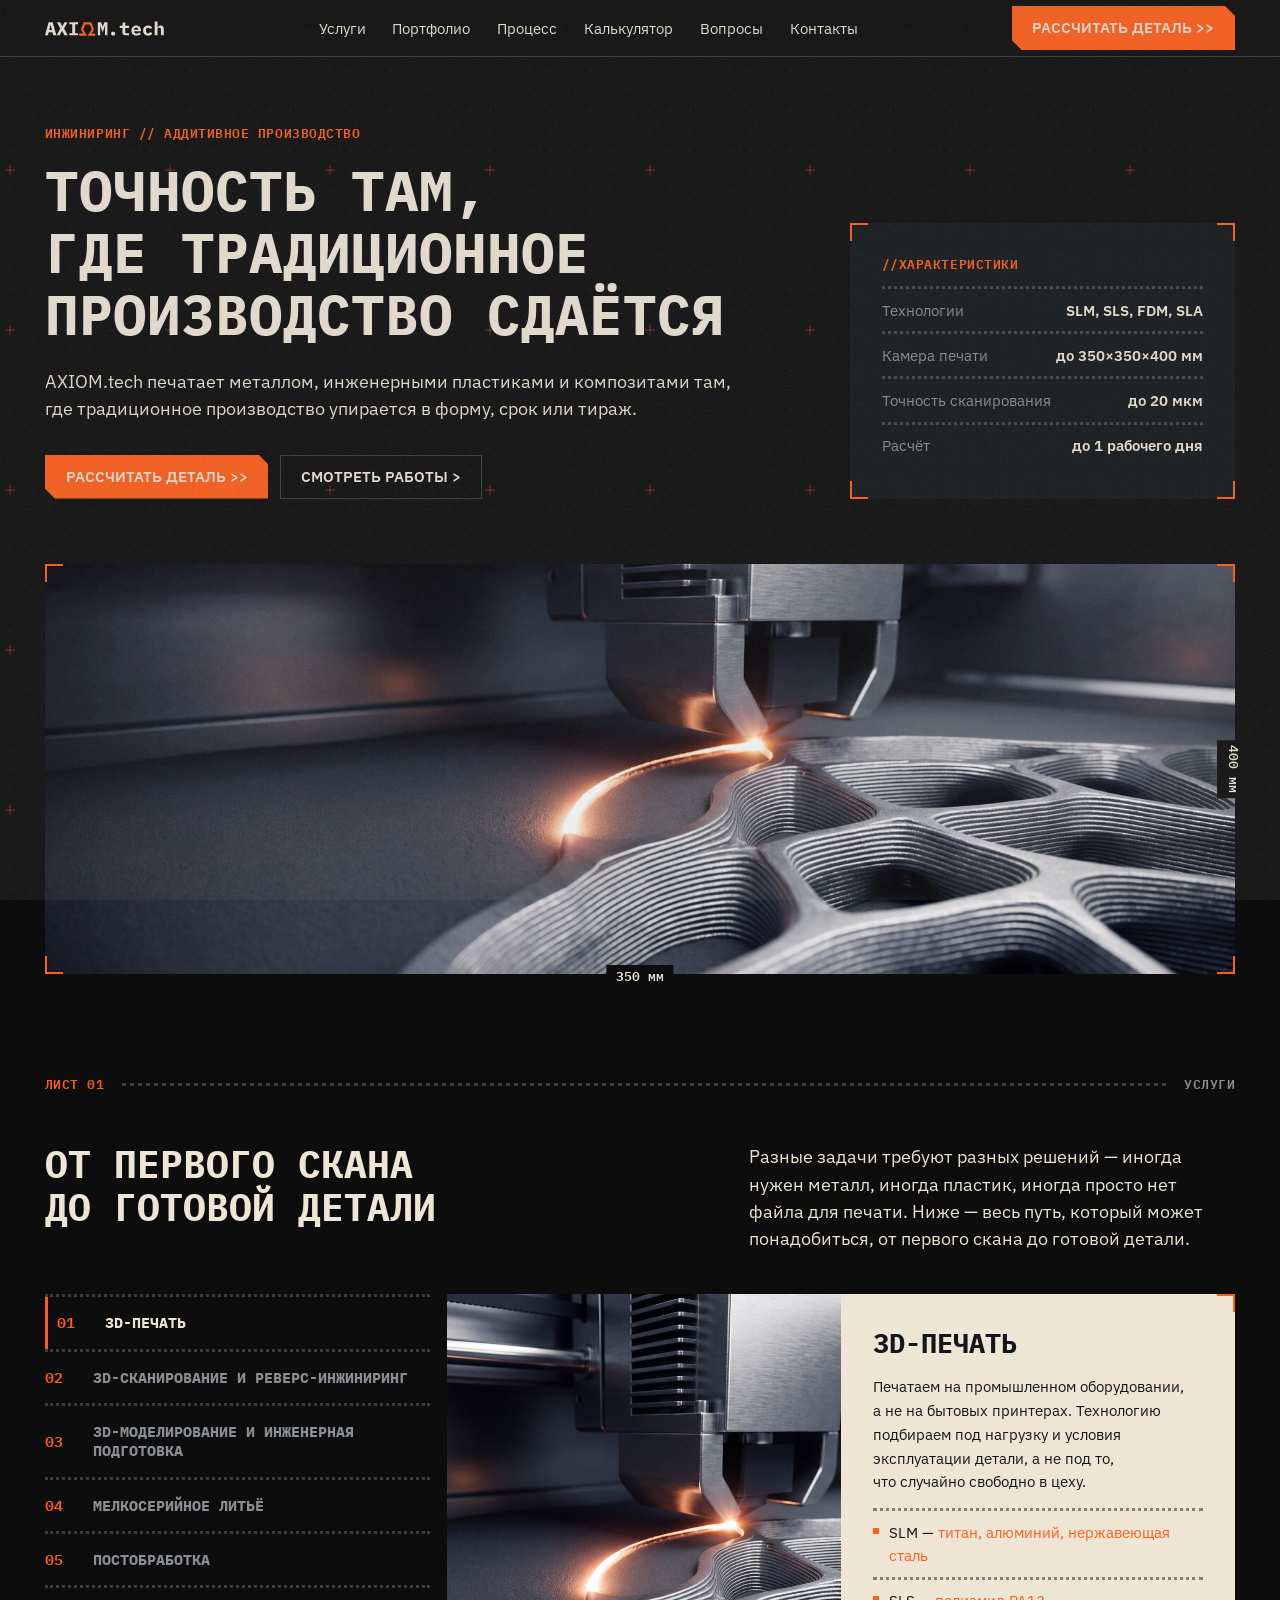
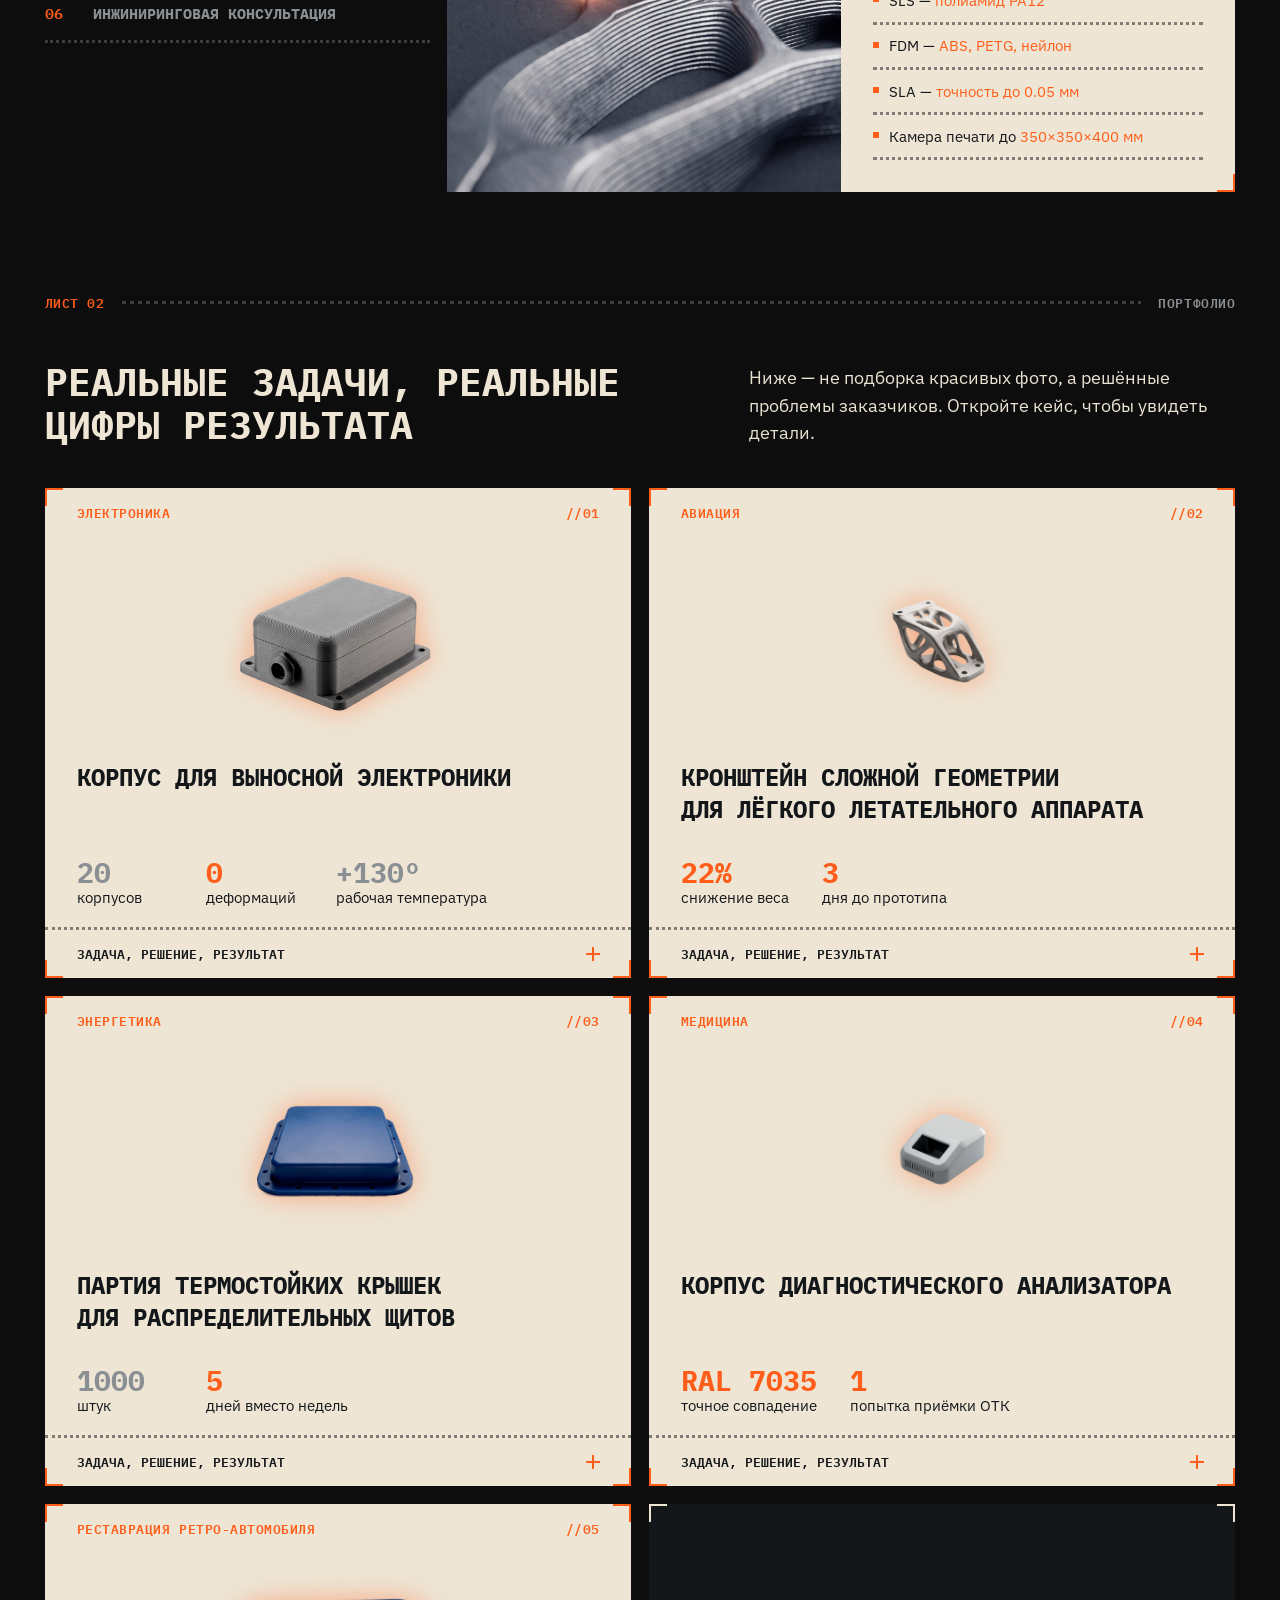
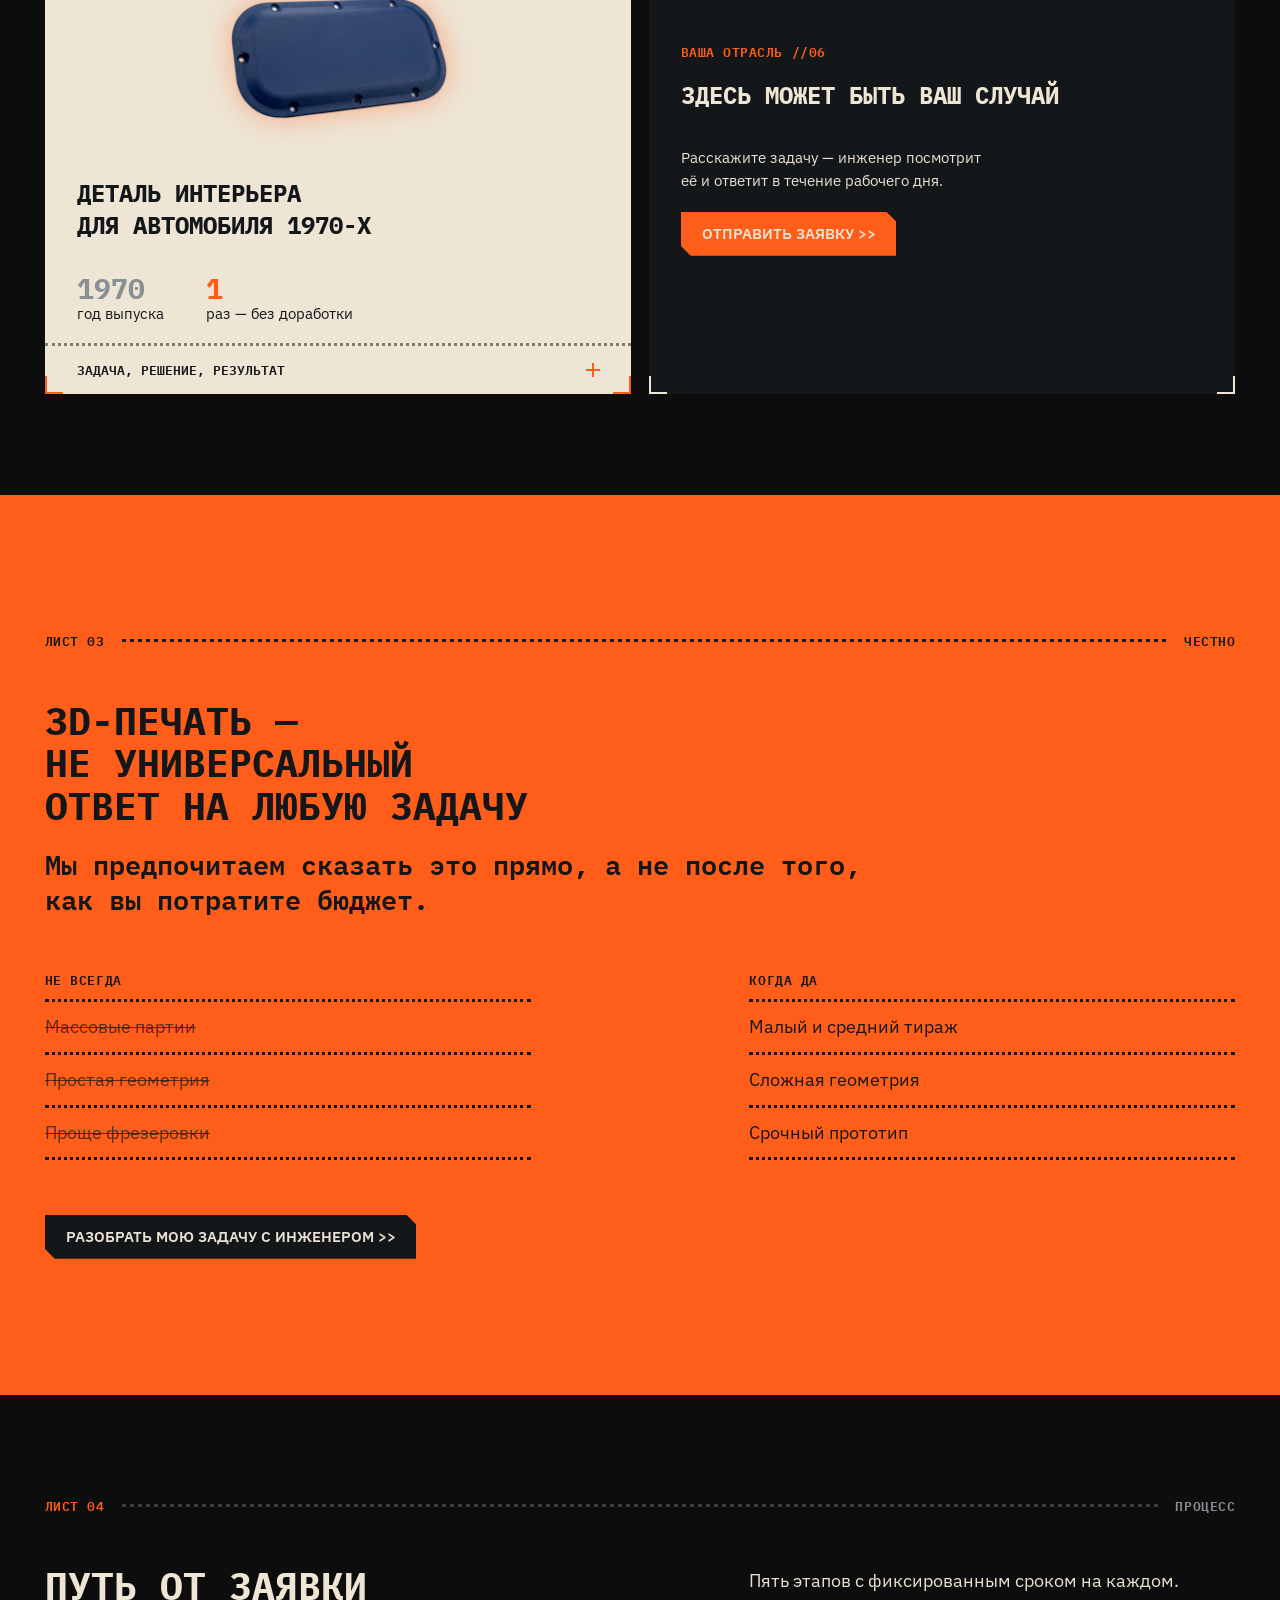
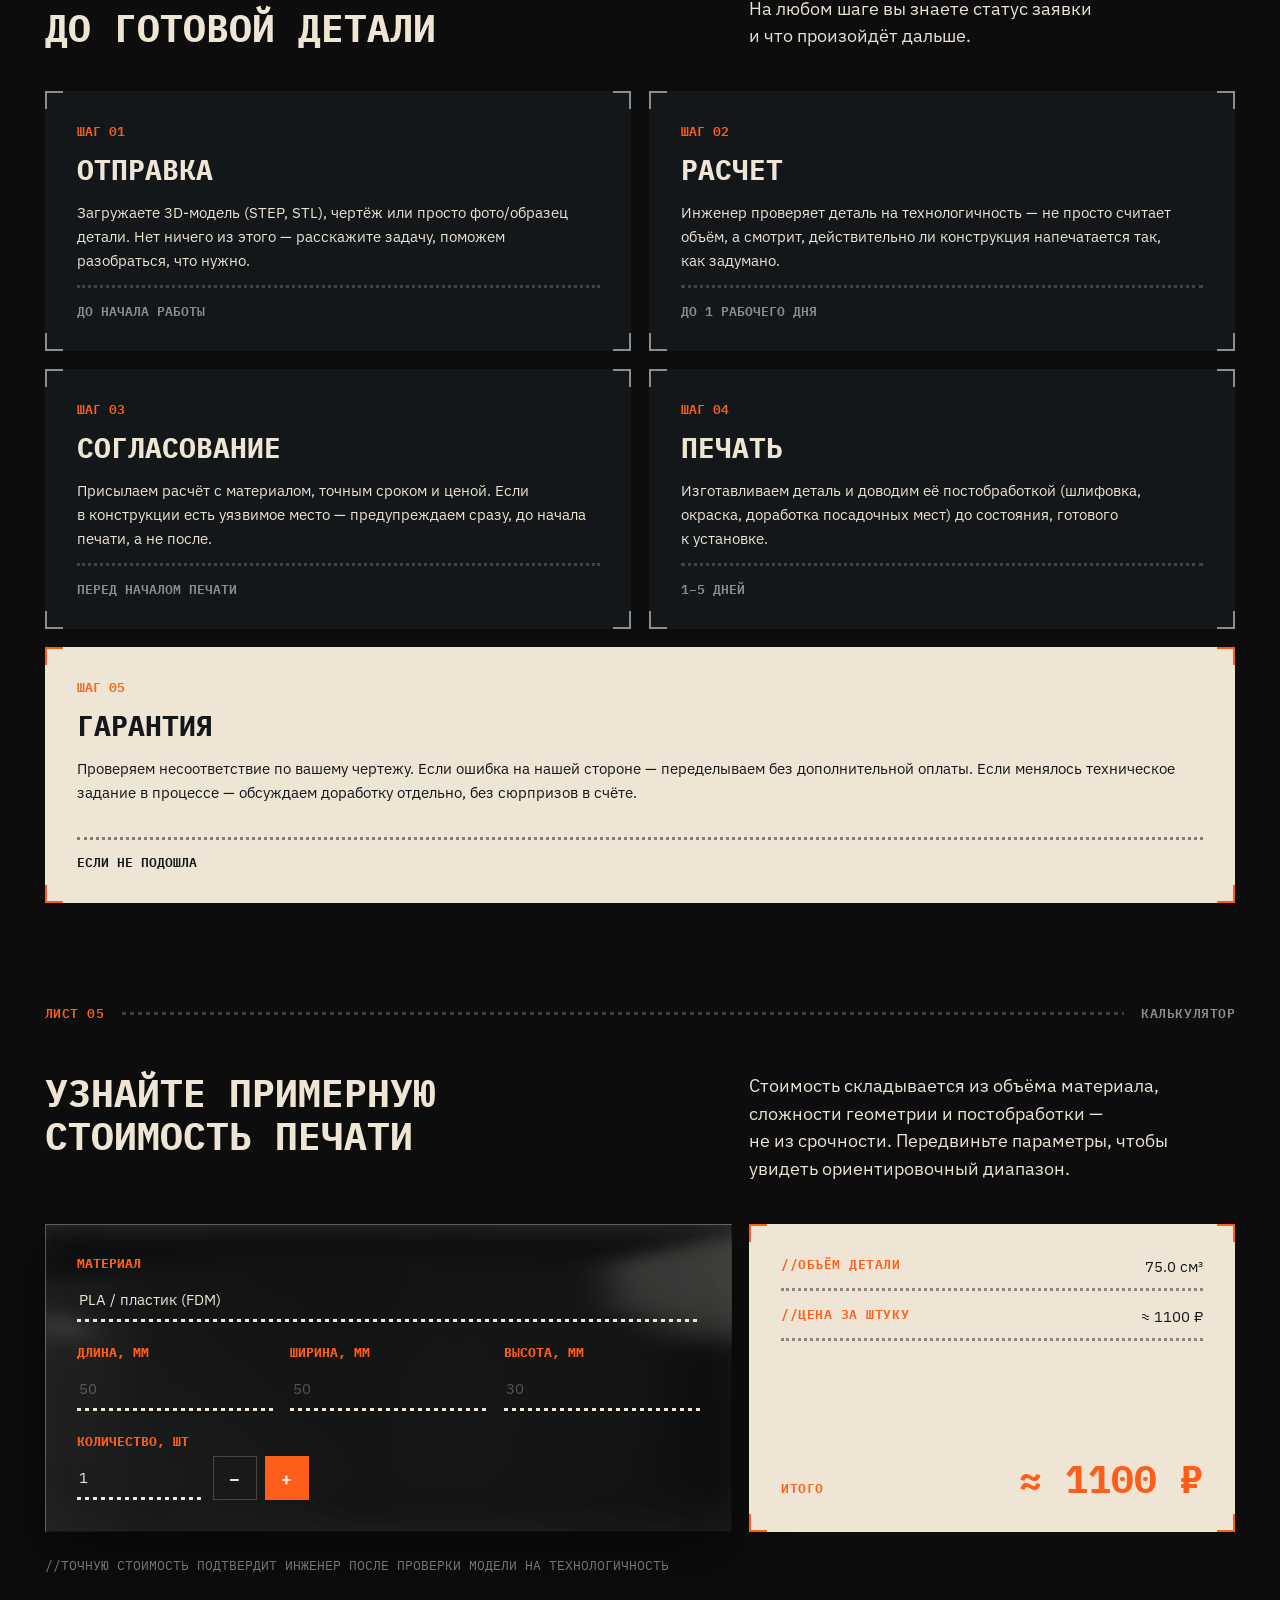
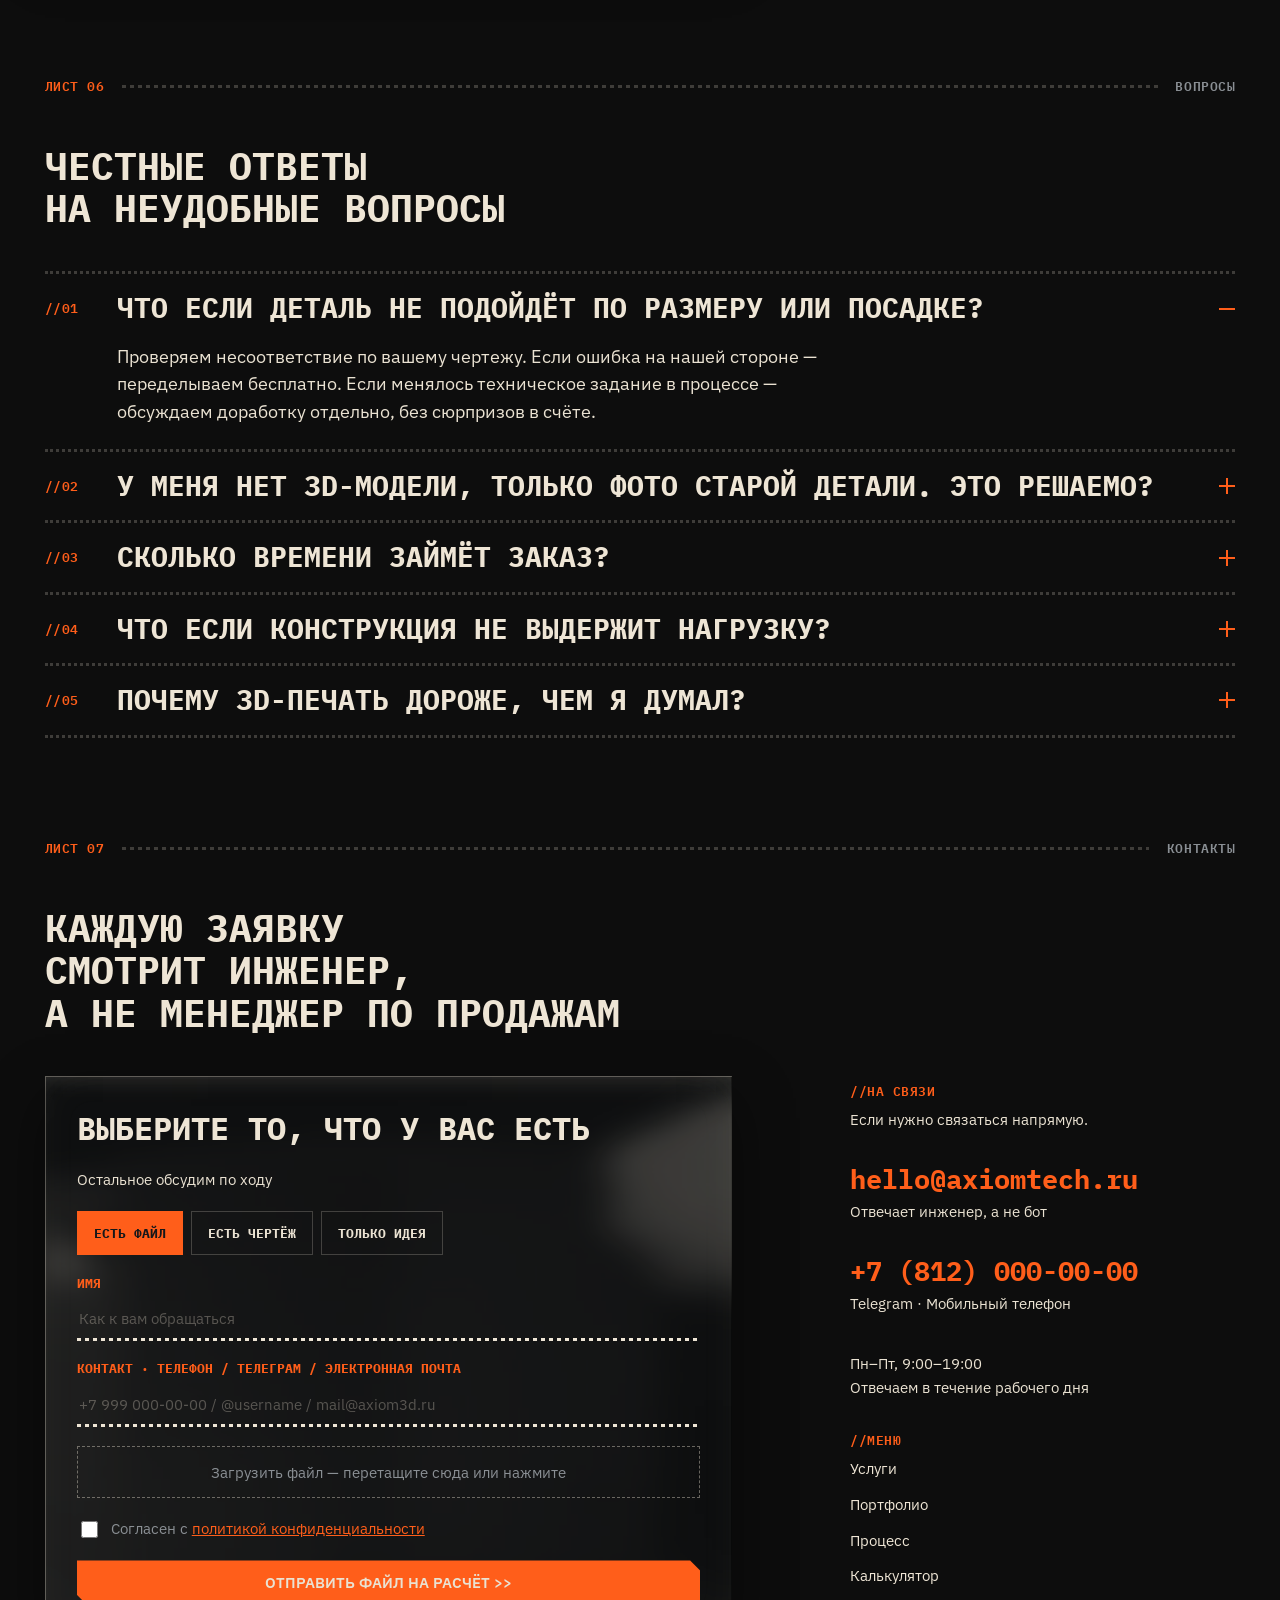
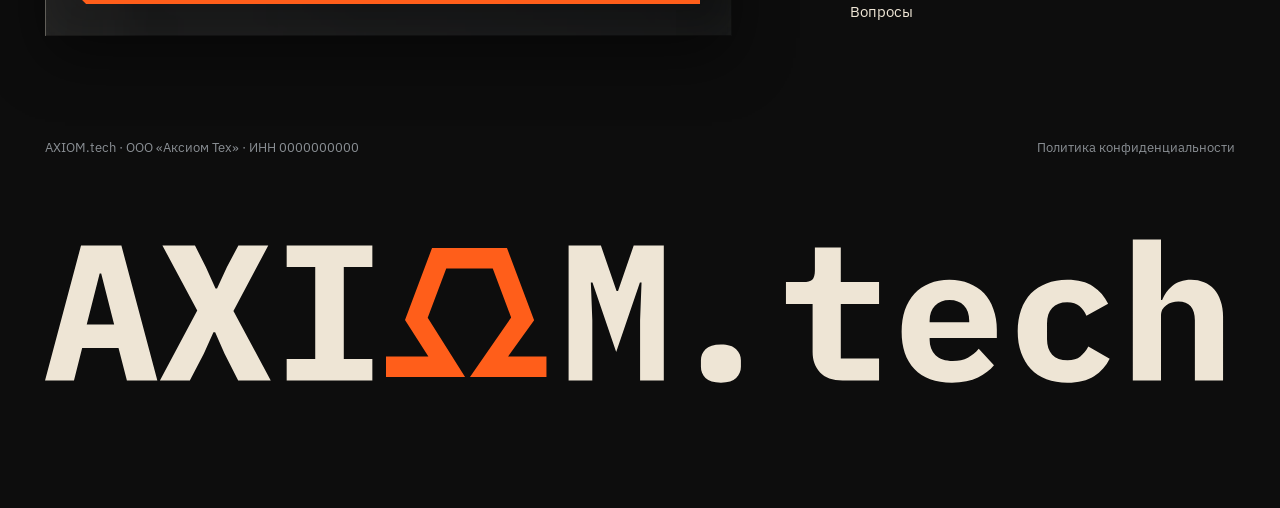
==== commit 9fe5200c: "Типографика: неразрывные пробелы после предлогов и перед тире, числа с единицами, диапазоны через ко" ====
--- a/v2/index.html
+++ b/v2/index.html
@@ -3,7 +3,7 @@
 <head>
   <meta charset="utf-8">
   <meta name="viewport" content="width=device-width, initial-scale=1">
-  <title>AXIOM.tech — 3D-печать и аддитивное производство на заказ</title>
+  <title>AXIOM.tech&nbsp;— 3D-печать и&nbsp;аддитивное производство на&nbsp;заказ</title>
   <meta name="description" content="Печатаем металлом, инженерными пластиками и композитами там, где традиционное производство сдаётся. SLM, SLS, FDM, SLA. Расчёт за день.">
   <meta name="theme-color" content="#0d0d0d">
   <link rel="icon" href="../assets/favicon.ico">
@@ -31,8 +31,8 @@
     <div class="hero__grid">
       <div class="hero__copy">
         <p class="label">Инжиниринг // аддитивное производство</p>
-        <h1>Точность там, где традиционное производство сдаётся</h1>
-        <p class="lead">AXIOM.tech печатает металлом, инженерными пластиками и композитами там, где традиционное производство упирается в форму, срок или тираж.</p>
+        <h1>Точность там, где&nbsp;традиционное производство сдаётся</h1>
+        <p class="lead">AXIOM.tech печатает металлом, инженерными пластиками и&nbsp;композитами там, где&nbsp;традиционное производство упирается в&nbsp;форму, срок или&nbsp;тираж.</p>
         <div class="hero__cta">
           <a class="btn" href="#calculator">Рассчитать деталь &gt;&gt;</a>
           <a class="btn btn--ghost" href="#portfolio">Смотреть работы &gt;</a>
@@ -42,14 +42,14 @@
         <span class="label">//характеристики</span>
         <dl>
           <div><dt>Технологии</dt><dd>SLM, SLS, FDM, SLA</dd></div>
-          <div><dt>Камера печати</dt><dd>до 350×350×400 мм</dd></div>
-          <div><dt>Точность сканирования</dt><dd>до 20 мкм</dd></div>
-          <div><dt>Расчёт</dt><dd>до 1 рабочего дня</dd></div>
+          <div><dt>Камера печати</dt><dd>до&nbsp;350×350×400&nbsp;мм</dd></div>
+          <div><dt>Точность сканирования</dt><dd>до&nbsp;20&nbsp;мкм</dd></div>
+          <div><dt>Расчёт</dt><dd>до&nbsp;1&nbsp;рабочего дня</dd></div>
         </dl>
       </aside>
       <figure class="hero__shot reg">
         <img src="../assets/img/slide-print.jpg" alt="Печать детали на промышленном принтере" width="1200" height="520">
-        <span class="dim dim--x">350 мм</span><span class="dim dim--y">400 мм</span>
+        <span class="dim dim--x">350&nbsp;мм</span><span class="dim dim--y">400&nbsp;мм</span>
       </figure>
     </div>
   </section>
@@ -57,8 +57,8 @@
   <section class="sheet wrap" id="services">
     <div class="stamp"><b>Лист 01</b><i></i><span>Услуги</span></div>
     <div class="sheet__head">
-      <h2>От первого скана до готовой детали</h2>
-      <p class="lead">Разные задачи требуют разных решений — иногда нужен металл, иногда пластик, иногда просто нет файла для печати. Ниже — весь путь, который может понадобиться, от первого скана до готовой детали.</p>
+      <h2>От&nbsp;первого скана до&nbsp;готовой детали</h2>
+      <p class="lead">Разные задачи требуют разных решений&nbsp;— иногда нужен металл, иногда пластик, иногда просто нет файла для&nbsp;печати. Ниже&nbsp;— весь путь, который может понадобиться, от&nbsp;первого скана до&nbsp;готовой детали.</p>
     </div>
     <div class="svc">
       <div class="svc__nav" role="tablist" aria-label="Услуги">
@@ -71,27 +71,27 @@
       </div>
       <div class="svc__panel reg is-on" role="tabpanel" data-i="0">
         <div class="svc__media"><img src="../assets/img/slide-print.jpg" alt="" loading="lazy"><video muted loop playsinline preload="none" data-src="../assets/video/slide-print.mp4"></video></div>
-        <div class="svc__body"><h3>3D-печать</h3><p>Печатаем на&nbsp;промышленном оборудовании, а&nbsp;не&nbsp;на бытовых принтерах. Технологию подбираем под нагрузку и&nbsp;условия эксплуатации детали, а&nbsp;не&nbsp;под то, что случайно свободно в&nbsp;цеху.</p><ul><li>SLM —&nbsp;<em>титан, алюминий, нержавеющая сталь</em></li><li>SLS — <em>полиамид PA12</em></li><li>FDM — <em>ABS, PETG, нейлон</em></li><li>SLA — <em>точность до 0.05 мм</em></li><li>Камера печати до&nbsp;<em>350×350×400 мм</em></li></ul></div>
+        <div class="svc__body"><h3>3D-печать</h3><p>Печатаем на&nbsp;промышленном оборудовании, а&nbsp;не&nbsp;на&nbsp;бытовых принтерах. Технологию подбираем под&nbsp;нагрузку и&nbsp;условия эксплуатации детали, а&nbsp;не&nbsp;под&nbsp;то, что&nbsp;случайно свободно в&nbsp;цеху.</p><ul><li>SLM —&nbsp;<em>титан, алюминий, нержавеющая сталь</em></li><li>SLS&nbsp;— <em>полиамид PA12</em></li><li>FDM&nbsp;— <em>ABS, PETG, нейлон</em></li><li>SLA&nbsp;— <em>точность до&nbsp;0.05&nbsp;мм</em></li><li>Камера печати до&nbsp;<em>350×350×400&nbsp;мм</em></li></ul></div>
       </div>
       <div class="svc__panel reg" role="tabpanel" data-i="1">
         <div class="svc__media"><img src="../assets/img/slide-scan.jpg" alt="" loading="lazy"><video muted loop playsinline preload="none" data-src="../assets/video/slide-scan.mp4"></video></div>
-        <div class="svc__body"><h3>3D-сканирование и&nbsp;реверс-инжиниринг</h3><p>Когда есть только физический образец&nbsp;— изношенная деталь, деталь без чертежа, снятая с&nbsp;производства модель. Сканируем и&nbsp;восстанавливаем геометрию до&nbsp;состояния, пригодного для печати или ЧПУ.</p><ul><li>Точность — <em>до 20 мкм</em></li><li>Формат выдачи — <em>STEP, STL, IGES</em></li><li>Максимальный габарит —&nbsp;<em>до&nbsp;1.5 м</em></li></ul></div>
+        <div class="svc__body"><h3>3D-сканирование и&nbsp;реверс-инжиниринг</h3><p>Когда есть только физический образец&nbsp;— изношенная деталь, деталь без&nbsp;чертежа, снятая с&nbsp;производства модель. Сканируем и&nbsp;восстанавливаем геометрию до&nbsp;состояния, пригодного для&nbsp;печати или&nbsp;ЧПУ.</p><ul><li>Точность&nbsp;— <em>до&nbsp;20&nbsp;мкм</em></li><li>Формат выдачи&nbsp;— <em>STEP, STL, IGES</em></li><li>Максимальный габарит —&nbsp;<em>до&nbsp;1.5&nbsp;м</em></li></ul></div>
       </div>
       <div class="svc__panel reg" role="tabpanel" data-i="2">
         <div class="svc__media"><img src="../assets/img/slide-model.jpg" alt="" loading="lazy"><video muted loop playsinline preload="none" data-src="../assets/video/slide-model.mp4"></video></div>
-        <div class="svc__body"><h3>3D-моделирование и&nbsp;инженерная подготовка</h3><p>Строим модель по&nbsp;чертежу, эскизу или фото. Отдельно&nbsp;— топологическая оптимизация: убираем материал там, где он&nbsp;не&nbsp;несёт нагрузки, снижая вес детали без потери прочности.</p><ul><li>CAD — <em>SolidWorks, Fusion 360</em></li><li>Срок —&nbsp;<em>1-3 рабочих дня</em></li><li>Снижение веса —&nbsp;<em>обычно 15-30%</em></li></ul></div>
+        <div class="svc__body"><h3>3D-моделирование и&nbsp;инженерная подготовка</h3><p>Строим модель по&nbsp;чертежу, эскизу или&nbsp;фото. Отдельно&nbsp;— топологическая оптимизация: убираем материал там, где&nbsp;он&nbsp;не&nbsp;несёт нагрузки, снижая вес детали без&nbsp;потери прочности.</p><ul><li>CAD&nbsp;— <em>SolidWorks, Fusion 360</em></li><li>Срок —&nbsp;<em>1–3&nbsp;рабочих дня</em></li><li>Снижение веса —&nbsp;<em>обычно 15–30%</em></li></ul></div>
       </div>
       <div class="svc__panel reg" role="tabpanel" data-i="3">
         <div class="svc__media"><img src="../assets/img/slide-cast.jpg" alt="" loading="lazy"><video muted loop playsinline preload="none" data-src="../assets/video/slide-cast.mp4"></video></div>
-        <div class="svc__body"><h3>Мелкосерийное литьё</h3><p>Печатаем мастер-модель, снимаем силиконовую форму, льём партию. Экономически разумно, когда тираж больше, чем печатать по&nbsp;одной, но&nbsp;недостаточно большой для литья под давлением с&nbsp;металлической оснасткой.</p><ul><li>Партия — <em>от 50 до 500 шт</em></li><li>Материалы — <em>полиуретаны, эластомеры</em></li><li>Ресурс формы —&nbsp;<em>~20-25 отливок</em></li></ul></div>
+        <div class="svc__body"><h3>Мелкосерийное литьё</h3><p>Печатаем мастер-модель, снимаем силиконовую форму, льём партию. Экономически разумно, когда тираж больше, чем&nbsp;печатать по&nbsp;одной, но&nbsp;недостаточно большой для&nbsp;литья под&nbsp;давлением с&nbsp;металлической оснасткой.</p><ul><li>Партия&nbsp;— <em>от&nbsp;50&nbsp;до&nbsp;500&nbsp;шт</em></li><li>Материалы&nbsp;— <em>полиуретаны, эластомеры</em></li><li>Ресурс формы —&nbsp;<em>~20–25&nbsp;отливок</em></li></ul></div>
       </div>
       <div class="svc__panel reg" role="tabpanel" data-i="4">
         <div class="svc__media"><img src="../assets/img/slide-post.jpg" alt="" loading="lazy"><video muted loop playsinline preload="none" data-src="../assets/video/slide-post.mp4"></video></div>
-        <div class="svc__body"><h3>Постобработка</h3><p>Деталь с&nbsp;принтера редко готова к&nbsp;установке без доработки. Доводим до&nbsp;состояния, в&nbsp;котором её&nbsp;можно сразу поставить в&nbsp;узел, а&nbsp;не&nbsp;откладывать «на&nbsp;потом».</p><ul><li>Шлифовка и полировка</li><li>Окраска —&nbsp;<em>RAL по каталогу</em></li><li>Механическая доводка посадочных мест</li></ul></div>
+        <div class="svc__body"><h3>Постобработка</h3><p>Деталь с&nbsp;принтера редко готова к&nbsp;установке без&nbsp;доработки. Доводим до&nbsp;состояния, в&nbsp;котором её&nbsp;можно сразу поставить в&nbsp;узел, а&nbsp;не&nbsp;откладывать «на&nbsp;потом».</p><ul><li>Шлифовка и&nbsp;полировка</li><li>Окраска —&nbsp;<em>RAL по&nbsp;каталогу</em></li><li>Механическая доводка посадочных мест</li></ul></div>
       </div>
       <div class="svc__panel reg svc__panel--accent" role="tabpanel" data-i="5">
         <div class="svc__media"><img src="../assets/img/slide-consult.jpg" alt="" loading="lazy"><video muted loop playsinline preload="none" data-src="../assets/video/slide-consult.mp4"></video></div>
-        <div class="svc__body"><h3>Инжиниринговая консультация</h3><p>Иногда честный ответ&nbsp;— «вам это не&nbsp;нужно». Разбираем задачу до&nbsp;того, как вы&nbsp;потратите бюджет: подбор технологии, аудит номенклатуры предприятия на&nbsp;предмет пригодности к&nbsp;печати, расчёт экономического эффекта внедрения.</p><ul><li>Первая консультация — <em>бесплатно</em></li><li>Формат —&nbsp;<em>звонок или очно</em></li></ul></div>
+        <div class="svc__body"><h3>Инжиниринговая консультация</h3><p>Иногда честный ответ&nbsp;— «вам&nbsp;это&nbsp;не&nbsp;нужно». Разбираем задачу до&nbsp;того, как&nbsp;вы&nbsp;потратите бюджет: подбор технологии, аудит номенклатуры предприятия на&nbsp;предмет пригодности к&nbsp;печати, расчёт экономического эффекта внедрения.</p><ul><li>Первая консультация&nbsp;— <em>бесплатно</em></li><li>Формат —&nbsp;<em>звонок или&nbsp;очно</em></li></ul></div>
       </div>
     </div>
   </section>
@@ -100,48 +100,48 @@
     <div class="stamp"><b>Лист 02</b><i></i><span>Портфолио</span></div>
     <div class="sheet__head">
       <h2>Реальные задачи, реальные цифры результата</h2>
-      <p class="lead">Ниже — не подборка красивых фото, а решённые проблемы заказчиков. Откройте кейс, чтобы увидеть детали.</p>
+      <p class="lead">Ниже&nbsp;— не&nbsp;подборка красивых фото, а&nbsp;решённые проблемы заказчиков. Откройте кейс, чтобы увидеть детали.</p>
     </div>
     <div class="cases">
       <article class="case reg">
         <div class="case__top"><span class="label">Электроника</span><span class="label">//01</span></div>
         <div class="case__fig"><img src="../assets/img/case-1.png" alt="Корпус для выносной электроники" loading="lazy" width="250" height="150"></div>
-        <h3>Корпус для выносной электроники</h3>
+        <h3>Корпус для&nbsp;выносной электроники</h3>
         <dl class="case__stats"><div><dt class="g">20</dt><dd>корпусов</dd></div><div><dt class="">0</dt><dd>деформаций</dd></div><div><dt class="g">+130°</dt><dd>рабочая температура</dd></div></dl>
         <div class="case__more">
           <button type="button" aria-expanded="false"><span>Задача, решение, результат</span><i></i></button>
           <div class="case__detail"><div><div class="in">
-            <p><b>//Задача</b><span>Заказчику требовалась партия корпусов для датчиков, устанавливаемых рядом с промышленной печью — обычный ABS-пластик деформировался в течение недели эксплуатации.</span></p>
-            <p><b>//Решение</b><span>Подобрали инженерный полимер с температурой стеклования выше рабочей на 40°C, пигмент ввели в массу материала вместо покраски — чтобы цвет не выгорал от температуры.</span></p>
-            <p><b>//Результат</b><span>Партия из 20 корпусов, ноль деформаций после месяца тестов, экономия на литьевой оснастке.</span></p>
+            <p><b>//Задача</b><span>Заказчику требовалась партия корпусов для&nbsp;датчиков, устанавливаемых рядом с&nbsp;промышленной печью&nbsp;— обычный ABS-пластик деформировался в&nbsp;течение недели эксплуатации.</span></p>
+            <p><b>//Решение</b><span>Подобрали инженерный полимер с&nbsp;температурой стеклования выше рабочей на&nbsp;40°C, пигмент ввели в&nbsp;массу материала вместо покраски&nbsp;— чтобы цвет не&nbsp;выгорал от&nbsp;температуры.</span></p>
+            <p><b>//Результат</b><span>Партия из&nbsp;20&nbsp;корпусов, ноль деформаций после месяца тестов, экономия на&nbsp;литьевой оснастке.</span></p>
           </div></div></div>
         </div>
       </article>
       <article class="case reg">
         <div class="case__top"><span class="label">Авиация</span><span class="label">//02</span></div>
         <div class="case__fig"><img src="../assets/img/case-2.png" alt="Кронштейн сложной геометрии для лёгкого летательного аппарата" loading="lazy" width="250" height="150"></div>
-        <h3>Кронштейн сложной геометрии для лёгкого летательного аппарата</h3>
-        <dl class="case__stats"><div><dt class="">22%</dt><dd>снижение веса</dd></div><div><dt class="">3</dt><dd>дня до прототипа</dd></div></dl>
-        <div class="case__more">
-          <button type="button" aria-expanded="false"><span>Задача, решение, результат</span><i></i></button>
-          <div class="case__detail"><div><div class="in">
-            <p><b>//Задача</b><span>Кронштейн крепления с внутренними полостями, которые фрезеровкой не получить, а нужны максимальная прочность при минимальном весе.</span></p>
-            <p><b>//Решение</b><span>Оптимизация модели убрала материал из ненагруженных зон, печать титановым сплавом SLM с последующей термообработкой для снятия внутренних напряжений.</span></p>
-            <p><b>//Результат</b><span>Снижение веса на 22% при сохранении расчётного запаса прочности, прототип готов через 3 дня.</span></p>
+        <h3>Кронштейн сложной геометрии для&nbsp;лёгкого летательного аппарата</h3>
+        <dl class="case__stats"><div><dt class="">22%</dt><dd>снижение веса</dd></div><div><dt class="">3</dt><dd>дня до&nbsp;прототипа</dd></div></dl>
+        <div class="case__more">
+          <button type="button" aria-expanded="false"><span>Задача, решение, результат</span><i></i></button>
+          <div class="case__detail"><div><div class="in">
+            <p><b>//Задача</b><span>Кронштейн крепления с&nbsp;внутренними полостями, которые фрезеровкой не&nbsp;получить, а&nbsp;нужны максимальная прочность при&nbsp;минимальном весе.</span></p>
+            <p><b>//Решение</b><span>Оптимизация модели убрала материал из&nbsp;ненагруженных зон, печать титановым сплавом SLM с&nbsp;последующей термообработкой для&nbsp;снятия внутренних напряжений.</span></p>
+            <p><b>//Результат</b><span>Снижение веса на&nbsp;22% при&nbsp;сохранении расчётного запаса прочности, прототип готов через 3&nbsp;дня.</span></p>
           </div></div></div>
         </div>
       </article>
       <article class="case reg">
         <div class="case__top"><span class="label">Энергетика</span><span class="label">//03</span></div>
         <div class="case__fig"><img src="../assets/img/case-3.png" alt="Партия термостойких крышек для распределительных щитов" loading="lazy" width="250" height="150"></div>
-        <h3>Партия термостойких крышек для распределительных щитов</h3>
+        <h3>Партия термостойких крышек для&nbsp;распределительных щитов</h3>
         <dl class="case__stats"><div><dt class="g">1000</dt><dd>штук</dd></div><div><dt class="">5</dt><dd>дней вместо недель</dd></div></dl>
         <div class="case__more">
           <button type="button" aria-expanded="false"><span>Задача, решение, результат</span><i></i></button>
           <div class="case__detail"><div><div class="in">
-            <p><b>//Задача</b><span>1000 крышек с точным попаданием в фирменный цвет заказчика, срок — до конца месяца, штатный поставщик литья не успевал по срокам.</span></p>
-            <p><b>//Решение</b><span>Печать мастер-модели, снятие силиконовой формы, литьё партии полиуретаном с точной цветопередачей по RAL.</span></p>
-            <p><b>//Результат</b><span>Вся партия изготовлена за 5 дней вместо стандартных 3–4 недель на литье с металлической оснасткой.</span></p>
+            <p><b>//Задача</b><span>1000&nbsp;крышек с&nbsp;точным попаданием в&nbsp;фирменный цвет заказчика, срок&nbsp;— до&nbsp;конца месяца, штатный поставщик литья не&nbsp;успевал по&nbsp;срокам.</span></p>
+            <p><b>//Решение</b><span>Печать мастер-модели, снятие силиконовой формы, литьё партии полиуретаном с&nbsp;точной цветопередачей по&nbsp;RAL.</span></p>
+            <p><b>//Результат</b><span>Вся партия изготовлена за&nbsp;5&nbsp;дней вместо стандартных 3–4&nbsp;недель на&nbsp;литье с&nbsp;металлической оснасткой.</span></p>
           </div></div></div>
         </div>
       </article>
@@ -153,30 +153,30 @@
         <div class="case__more">
           <button type="button" aria-expanded="false"><span>Задача, решение, результат</span><i></i></button>
           <div class="case__detail"><div><div class="in">
-            <p><b>//Задача</b><span>Корпус для лабораторного прибора, контактирующего с дезинфицирующими растворами — требовалась химическая стойкость и совпадение с фирменным цветом RAL 7035.</span></p>
-            <p><b>//Решение</b><span>Печать химстойким инженерным полимером, постобработка с окраской в требуемый RAL напрямую, без промежуточного грунта.</span></p>
-            <p><b>//Результат</b><span>Совпадение цвета в допуске с первой попытки, без повторной покраски партии.</span></p>
+            <p><b>//Задача</b><span>Корпус для&nbsp;лабораторного прибора, контактирующего с&nbsp;дезинфицирующими растворами&nbsp;— требовалась химическая стойкость и&nbsp;совпадение с&nbsp;фирменным цветом RAL 7035.</span></p>
+            <p><b>//Решение</b><span>Печать химстойким инженерным полимером, постобработка с&nbsp;окраской в&nbsp;требуемый RAL напрямую, без&nbsp;промежуточного грунта.</span></p>
+            <p><b>//Результат</b><span>Совпадение цвета в&nbsp;допуске с&nbsp;первой попытки, без&nbsp;повторной покраски партии.</span></p>
           </div></div></div>
         </div>
       </article>
       <article class="case reg">
         <div class="case__top"><span class="label">Реставрация ретро-автомобиля</span><span class="label">//05</span></div>
         <div class="case__fig"><img src="../assets/img/case-5.png" alt="Деталь интерьера для автомобиля 1970-х" loading="lazy" width="250" height="150"></div>
-        <h3>Деталь интерьера для автомобиля 1970-х</h3>
-        <dl class="case__stats"><div><dt class="g">1970</dt><dd>год выпуска</dd></div><div><dt class="">1</dt><dd>раз — без доработки</dd></div></dl>
-        <div class="case__more">
-          <button type="button" aria-expanded="false"><span>Задача, решение, результат</span><i></i></button>
-          <div class="case__detail"><div><div class="in">
-            <p><b>//Задача</b><span>Сломанная деталь интерьера для автомобиля 1970-х, оригинал давно не производится, найти на разборках не удалось.</span></p>
-            <p><b>//Решение</b><span>Отсканировали уцелевший образец с другого автомобиля коллекционера, восстановили геометрию, напечатали инженерным пластиком с фактурой под оригинальный пластик салона.</span></p>
-            <p><b>//Результат</b><span>Деталь встала без доработки с первого раза, полное визуальное совпадение с оригиналом.</span></p>
+        <h3>Деталь интерьера для&nbsp;автомобиля 1970-х</h3>
+        <dl class="case__stats"><div><dt class="g">1970</dt><dd>год выпуска</dd></div><div><dt class="">1</dt><dd>раз&nbsp;— без&nbsp;доработки</dd></div></dl>
+        <div class="case__more">
+          <button type="button" aria-expanded="false"><span>Задача, решение, результат</span><i></i></button>
+          <div class="case__detail"><div><div class="in">
+            <p><b>//Задача</b><span>Сломанная деталь интерьера для&nbsp;автомобиля 1970-х, оригинал давно не&nbsp;производится, найти на&nbsp;разборках не&nbsp;удалось.</span></p>
+            <p><b>//Решение</b><span>Отсканировали уцелевший образец с&nbsp;другого автомобиля коллекционера, восстановили геометрию, напечатали инженерным пластиком с&nbsp;фактурой под&nbsp;оригинальный пластик салона.</span></p>
+            <p><b>//Результат</b><span>Деталь встала без&nbsp;доработки с&nbsp;первого раза, полное визуальное совпадение с&nbsp;оригиналом.</span></p>
           </div></div></div>
         </div>
       </article>
       <article class="case case--cta reg">
         <span class="label">Ваша отрасль //06</span>
-        <h3>Здесь может быть ваш случай</h3>
-        <p>Расскажите задачу — инженер посмотрит её и ответит в течение рабочего дня.</p>
+        <h3>Здесь может быть ваш&nbsp;случай</h3>
+        <p>Расскажите задачу&nbsp;— инженер посмотрит её&nbsp;и&nbsp;ответит в&nbsp;течение рабочего дня.</p>
         <a class="btn" href="#contacts">Отправить заявку &gt;&gt;</a>
       </article>
     </div>
@@ -185,28 +185,28 @@
   <section class="honest" id="honest">
     <div class="wrap honest__in">
       <div class="stamp"><b>Лист 03</b><i></i><span>Честно</span></div>
-      <h2>3D-печать — не универсальный ответ на любую задачу</h2>
-      <p class="honest__quote">Мы предпочитаем сказать это прямо, а не после того, как вы потратите бюджет.</p>
+      <h2>3D-печать&nbsp;— не&nbsp;универсальный ответ на&nbsp;любую задачу</h2>
+      <p class="honest__quote">Мы&nbsp;предпочитаем сказать это&nbsp;прямо, а&nbsp;не&nbsp;после того, как&nbsp;вы&nbsp;потратите бюджет.</p>
       <div class="honest__cols">
-        <div class="honest__col honest__col--no"><span class="label">не всегда</span><ul><li>Массовые партии</li><li>Простая геометрия</li><li>Проще фрезеровки</li></ul></div>
-        <div class="honest__col"><span class="label">когда да</span><ul><li>Малый и средний тираж</li><li>Сложная геометрия</li><li>Срочный прототип</li></ul></div>
-      </div>
-      <a class="btn" href="#contacts">Разобрать мою задачу с инженером &gt;&gt;</a>
+        <div class="honest__col honest__col--no"><span class="label">не&nbsp;всегда</span><ul><li>Массовые партии</li><li>Простая геометрия</li><li>Проще фрезеровки</li></ul></div>
+        <div class="honest__col"><span class="label">когда да</span><ul><li>Малый и&nbsp;средний тираж</li><li>Сложная геометрия</li><li>Срочный прототип</li></ul></div>
+      </div>
+      <a class="btn" href="#contacts">Разобрать мою задачу с&nbsp;инженером &gt;&gt;</a>
     </div>
   </section>
 
   <section class="sheet wrap" id="process">
     <div class="stamp"><b>Лист 04</b><i></i><span>Процесс</span></div>
     <div class="sheet__head">
-      <h2>Путь от заявки до готовой детали</h2>
-      <p class="lead">Пять этапов с&nbsp;фиксированным сроком на&nbsp;каждом. На&nbsp;любом шаге вы&nbsp;знаете статус заявки и&nbsp;что произойдёт дальше.</p>
+      <h2>Путь от&nbsp;заявки до&nbsp;готовой детали</h2>
+      <p class="lead">Пять&nbsp;этапов с&nbsp;фиксированным сроком на&nbsp;каждом. На&nbsp;любом шаге вы&nbsp;знаете статус заявки и&nbsp;что&nbsp;произойдёт дальше.</p>
     </div>
     <ol class="steps">
-      <li class="step reg"><span class="step__no">Шаг 01</span><h3>Отправка</h3><p>Загружаете 3D-модель (STEP, STL), чертёж или просто фото/образец детали. Нет ничего из&nbsp;этого — расскажите задачу, поможем разобраться, что нужно.</p><span class="step__time">до начала работы</span></li>
-      <li class="step reg"><span class="step__no">Шаг 02</span><h3>Расчет</h3><p>Инженер проверяет деталь на&nbsp;технологичность&nbsp;— не&nbsp;просто считает объём, а&nbsp;смотрит, действительно&nbsp;ли конструкция напечатается так, как задумано.</p><span class="step__time">до 1 рабочего дня</span></li>
-      <li class="step reg"><span class="step__no">Шаг 03</span><h3>Согласование</h3><p>Присылаем расчёт с&nbsp;материалом, точным сроком и&nbsp;ценой. Если в&nbsp;конструкции есть уязвимое место — предупреждаем сразу, до&nbsp;начала печати, а&nbsp;не&nbsp;после.</p><span class="step__time">перед началом печати</span></li>
-      <li class="step reg"><span class="step__no">Шаг 04</span><h3>Печать</h3><p>Изготавливаем деталь и&nbsp;доводим её&nbsp;постобработкой (шлифовка, окраска, доработка посадочных мест) до&nbsp;состояния, готового к&nbsp;установке.</p><span class="step__time">1–5 дней</span></li>
-      <li class="step reg step--last"><span class="step__no">Шаг 05</span><h3>Гарантия</h3><p>Проверяем несоответствие по&nbsp;вашему чертежу. Если ошибка на&nbsp;нашей стороне — переделываем без дополнительной оплаты. Если менялось техническое задание в&nbsp;процессе — обсуждаем доработку отдельно, без сюрпризов в&nbsp;счёте.</p><span class="step__time">если не подошла</span></li>
+      <li class="step reg"><span class="step__no">Шаг 01</span><h3>Отправка</h3><p>Загружаете 3D-модель (STEP, STL), чертёж или&nbsp;просто фото/образец детали. Нет ничего из&nbsp;этого&nbsp;— расскажите задачу, поможем разобраться, что&nbsp;нужно.</p><span class="step__time">до&nbsp;начала работы</span></li>
+      <li class="step reg"><span class="step__no">Шаг 02</span><h3>Расчет</h3><p>Инженер проверяет деталь на&nbsp;технологичность&nbsp;— не&nbsp;просто считает объём, а&nbsp;смотрит, действительно&nbsp;ли&nbsp;конструкция напечатается так, как&nbsp;задумано.</p><span class="step__time">до&nbsp;1&nbsp;рабочего дня</span></li>
+      <li class="step reg"><span class="step__no">Шаг 03</span><h3>Согласование</h3><p>Присылаем расчёт с&nbsp;материалом, точным сроком и&nbsp;ценой. Если в&nbsp;конструкции есть уязвимое место&nbsp;— предупреждаем сразу, до&nbsp;начала печати, а&nbsp;не&nbsp;после.</p><span class="step__time">перед началом печати</span></li>
+      <li class="step reg"><span class="step__no">Шаг 04</span><h3>Печать</h3><p>Изготавливаем деталь и&nbsp;доводим её&nbsp;постобработкой (шлифовка, окраска, доработка посадочных мест) до&nbsp;состояния, готового к&nbsp;установке.</p><span class="step__time">1–5&nbsp;дней</span></li>
+      <li class="step reg step--last"><span class="step__no">Шаг 05</span><h3>Гарантия</h3><p>Проверяем несоответствие по&nbsp;вашему чертежу. Если ошибка на&nbsp;нашей стороне&nbsp;— переделываем без&nbsp;дополнительной оплаты. Если менялось техническое задание в&nbsp;процессе&nbsp;— обсуждаем доработку отдельно, без&nbsp;сюрпризов в&nbsp;счёте.</p><span class="step__time">если не&nbsp;подошла</span></li>
     </ol>
   </section>
 
@@ -214,7 +214,7 @@
     <div class="stamp"><b>Лист 05</b><i></i><span>Калькулятор</span></div>
     <div class="sheet__head">
       <h2>Узнайте примерную стоимость печати</h2>
-      <p class="lead">Стоимость складывается из&nbsp;объёма материала, сложности геометрии и&nbsp;постобработки — не&nbsp;из&nbsp;срочности. Передвиньте параметры, чтобы увидеть ориентировочный диапазон.</p>
+      <p class="lead">Стоимость складывается из&nbsp;объёма материала, сложности геометрии и&nbsp;постобработки&nbsp;— не&nbsp;из&nbsp;срочности. Передвиньте параметры, чтобы увидеть ориентировочный диапазон.</p>
     </div>
     <div class="calc">
       <form class="calc__form glass" onsubmit="return false">
@@ -229,46 +229,46 @@
         </div>
       </form>
       <div class="calc__out reg" aria-live="polite">
-        <p class="calc__row"><span class="label">//объём детали</span><span id="cVol">0 см³</span></p>
-        <p class="calc__row"><span class="label">//цена за штуку</span><span id="cUnit">0 ₽</span></p>
-        <p class="calc__total"><span class="label">Итого</span><strong id="cTotal">0 ₽</strong></p>
-      </div>
-      <p class="calc__note">//Точную стоимость подтвердит инженер после проверки модели на технологичность</p>
+        <p class="calc__row"><span class="label">//объём детали</span><span id="cVol">0&nbsp;см³</span></p>
+        <p class="calc__row"><span class="label">//цена за&nbsp;штуку</span><span id="cUnit">0&nbsp;₽</span></p>
+        <p class="calc__total"><span class="label">Итого</span><strong id="cTotal">0&nbsp;₽</strong></p>
+      </div>
+      <p class="calc__note">//Точную стоимость подтвердит инженер после проверки модели на&nbsp;технологичность</p>
     </div>
   </section>
 
   <section class="sheet wrap" id="faq">
     <div class="stamp"><b>Лист 06</b><i></i><span>Вопросы</span></div>
-    <div class="sheet__head"><h2>Честные ответы на неудобные вопросы</h2></div>
+    <div class="sheet__head"><h2>Честные ответы на&nbsp;неудобные вопросы</h2></div>
     <div class="faq">
-      <details open><summary><span class="label">//01</span><h3>Что если деталь не&nbsp;подойдёт по&nbsp;размеру или посадке?</h3><i></i></summary><p class="ans">Проверяем несоответствие по&nbsp;вашему чертежу. Если ошибка на&nbsp;нашей стороне — переделываем бесплатно. Если менялось техническое задание в&nbsp;процессе — обсуждаем доработку отдельно, без сюрпризов в&nbsp;счёте.</p></details>
-      <details><summary><span class="label">//02</span><h3>У&nbsp;меня нет 3D-модели, только фото старой детали. Это решаемо?</h3><i></i></summary><p class="ans">Да. Сканируем деталь или восстанавливаем геометрию по&nbsp;фото и&nbsp;замерам&nbsp;— дальше работаем как с&nbsp;обычным чертежом.</p></details>
+      <details open><summary><span class="label">//01</span><h3>Что&nbsp;если деталь не&nbsp;подойдёт по&nbsp;размеру или&nbsp;посадке?</h3><i></i></summary><p class="ans">Проверяем несоответствие по&nbsp;вашему чертежу. Если ошибка на&nbsp;нашей стороне&nbsp;— переделываем бесплатно. Если менялось техническое задание в&nbsp;процессе&nbsp;— обсуждаем доработку отдельно, без&nbsp;сюрпризов в&nbsp;счёте.</p></details>
+      <details><summary><span class="label">//02</span><h3>У&nbsp;меня нет 3D-модели, только фото старой детали. Это&nbsp;решаемо?</h3><i></i></summary><p class="ans">Да. Сканируем деталь или&nbsp;восстанавливаем геометрию по&nbsp;фото и&nbsp;замерам&nbsp;— дальше работаем как&nbsp;с&nbsp;обычным чертежом.</p></details>
       <details><summary><span class="label">//03</span><h3>Сколько времени займёт заказ?</h3><i></i></summary><p class="ans">Зависит от&nbsp;сложности и&nbsp;материала&nbsp;— на&nbsp;этапе расчёта называем точный срок, а&nbsp;не&nbsp;диапазон «от&nbsp;и&nbsp;до».</p></details>
-      <details><summary><span class="label">//04</span><h3>Что если конструкция не&nbsp;выдержит нагрузку?</h3><i></i></summary><p class="ans">Скажем на&nbsp;этапе консультации, если конструкция вызывает сомнения по&nbsp;нагрузке, и&nbsp;предложим альтернативный материал или геометрию.</p></details>
-      <details><summary><span class="label">//05</span><h3>Почему 3D-печать дороже, чем я&nbsp;думал?</h3><i></i></summary><p class="ans">Скорее всего, вы&nbsp;сравниваете с&nbsp;ценой за&nbsp;штуку при серийном литье&nbsp;— но&nbsp;без учёта стоимости оснастки. Для партии до&nbsp;нескольких сотен штук печать почти всегда выгоднее по&nbsp;итоговой экономике.</p></details>
+      <details><summary><span class="label">//04</span><h3>Что&nbsp;если конструкция не&nbsp;выдержит нагрузку?</h3><i></i></summary><p class="ans">Скажем на&nbsp;этапе консультации, если конструкция вызывает сомнения по&nbsp;нагрузке, и&nbsp;предложим альтернативный материал или&nbsp;геометрию.</p></details>
+      <details><summary><span class="label">//05</span><h3>Почему 3D-печать дороже, чем&nbsp;я&nbsp;думал?</h3><i></i></summary><p class="ans">Скорее всего, вы&nbsp;сравниваете с&nbsp;ценой за&nbsp;штуку при&nbsp;серийном литье&nbsp;— но&nbsp;без&nbsp;учёта стоимости оснастки. Для&nbsp;партии до&nbsp;нескольких сотен штук печать почти всегда выгоднее по&nbsp;итоговой экономике.</p></details>
     </div>
   </section>
 
   <section class="sheet wrap" id="contacts">
     <div class="stamp"><b>Лист 07</b><i></i><span>Контакты</span></div>
-    <div class="sheet__head"><h2>Каждую заявку смотрит инженер, а не менеджер по продажам</h2></div>
+    <div class="sheet__head"><h2>Каждую заявку смотрит инженер, а&nbsp;не&nbsp;менеджер по&nbsp;продажам</h2></div>
     <div class="contacts">
       <form class="lead-form glass" id="lead" novalidate>
-        <h3>Выберите то, что у вас есть</h3>
-        <p class="small" style="color:var(--cream-2)">Остальное обсудим по ходу</p>
+        <h3>Выберите то, что&nbsp;у&nbsp;вас&nbsp;есть</h3>
+        <p class="small" style="color:var(--cream-2)">Остальное обсудим по&nbsp;ходу</p>
         <div class="tabs" id="tabs"><button type="button" class="is-on" data-t="file">Есть файл</button><button type="button" data-t="drawing">Есть чертёж</button><button type="button" data-t="idea">Только идея</button></div>
         <label class="fld"><span>Имя</span><input type="text" name="name" placeholder="Как к вам обращаться" autocomplete="name"></label>
         <label class="fld"><span>Контакт · телефон / телеграм / электронная почта</span><input type="text" name="contact" placeholder="+7 999 000-00-00 / @username / mail@axiom3d.ru" autocomplete="off"></label>
-        <label class="drop" id="drop"><input type="file" hidden id="file"><span id="dropText">Загрузить файл — перетащите сюда или нажмите</span></label>
+        <label class="drop" id="drop"><input type="file" hidden id="file"><span id="dropText">Загрузить файл&nbsp;— перетащите сюда или&nbsp;нажмите</span></label>
         <label class="fld" id="idea" hidden><span>Идея</span><input type="text" name="idea" placeholder="Кратко опишите вашу идею"></label>
         <label class="consent"><input type="checkbox" id="consent" required><span>Согласен с <a href="#">политикой конфиденциальности</a></span></label>
-        <button class="btn" type="submit" id="send">Отправить файл на расчёт &gt;&gt;</button>
+        <button class="btn" type="submit" id="send">Отправить файл на&nbsp;расчёт &gt;&gt;</button>
       </form>
       <div class="contacts__side">
-        <div><span class="label">//на связи</span><p>Если нужно связаться напрямую.</p></div>
-        <div><a class="contacts__big" href="mailto:hello@axiomtech.ru">hello@axiomtech.ru</a><p>Отвечает инженер, а не бот</p></div>
+        <div><span class="label">//на&nbsp;связи</span><p>Если нужно связаться напрямую.</p></div>
+        <div><a class="contacts__big" href="mailto:hello@axiomtech.ru">hello@axiomtech.ru</a><p>Отвечает инженер, а&nbsp;не&nbsp;бот</p></div>
         <div><a class="contacts__big" href="tel:+78120000000">+7 (812) 000-00-00</a><p>Telegram · Мобильный телефон</p></div>
-        <p class="small">Пн–Пт, 9:00–19:00<br>Отвечаем в течение рабочего дня</p>
+        <p class="small">Пн–Пт, 9:00–19:00<br>Отвечаем в&nbsp;течение рабочего дня</p>
         <nav class="contacts__menu" aria-label="Меню в подвале"><span class="label">//меню</span><a href="#services">Услуги</a><a href="#portfolio">Портфолио</a><a href="#process">Процесс</a><a href="#calculator">Калькулятор</a><a href="#faq">Вопросы</a></nav>
       </div>
     </div>
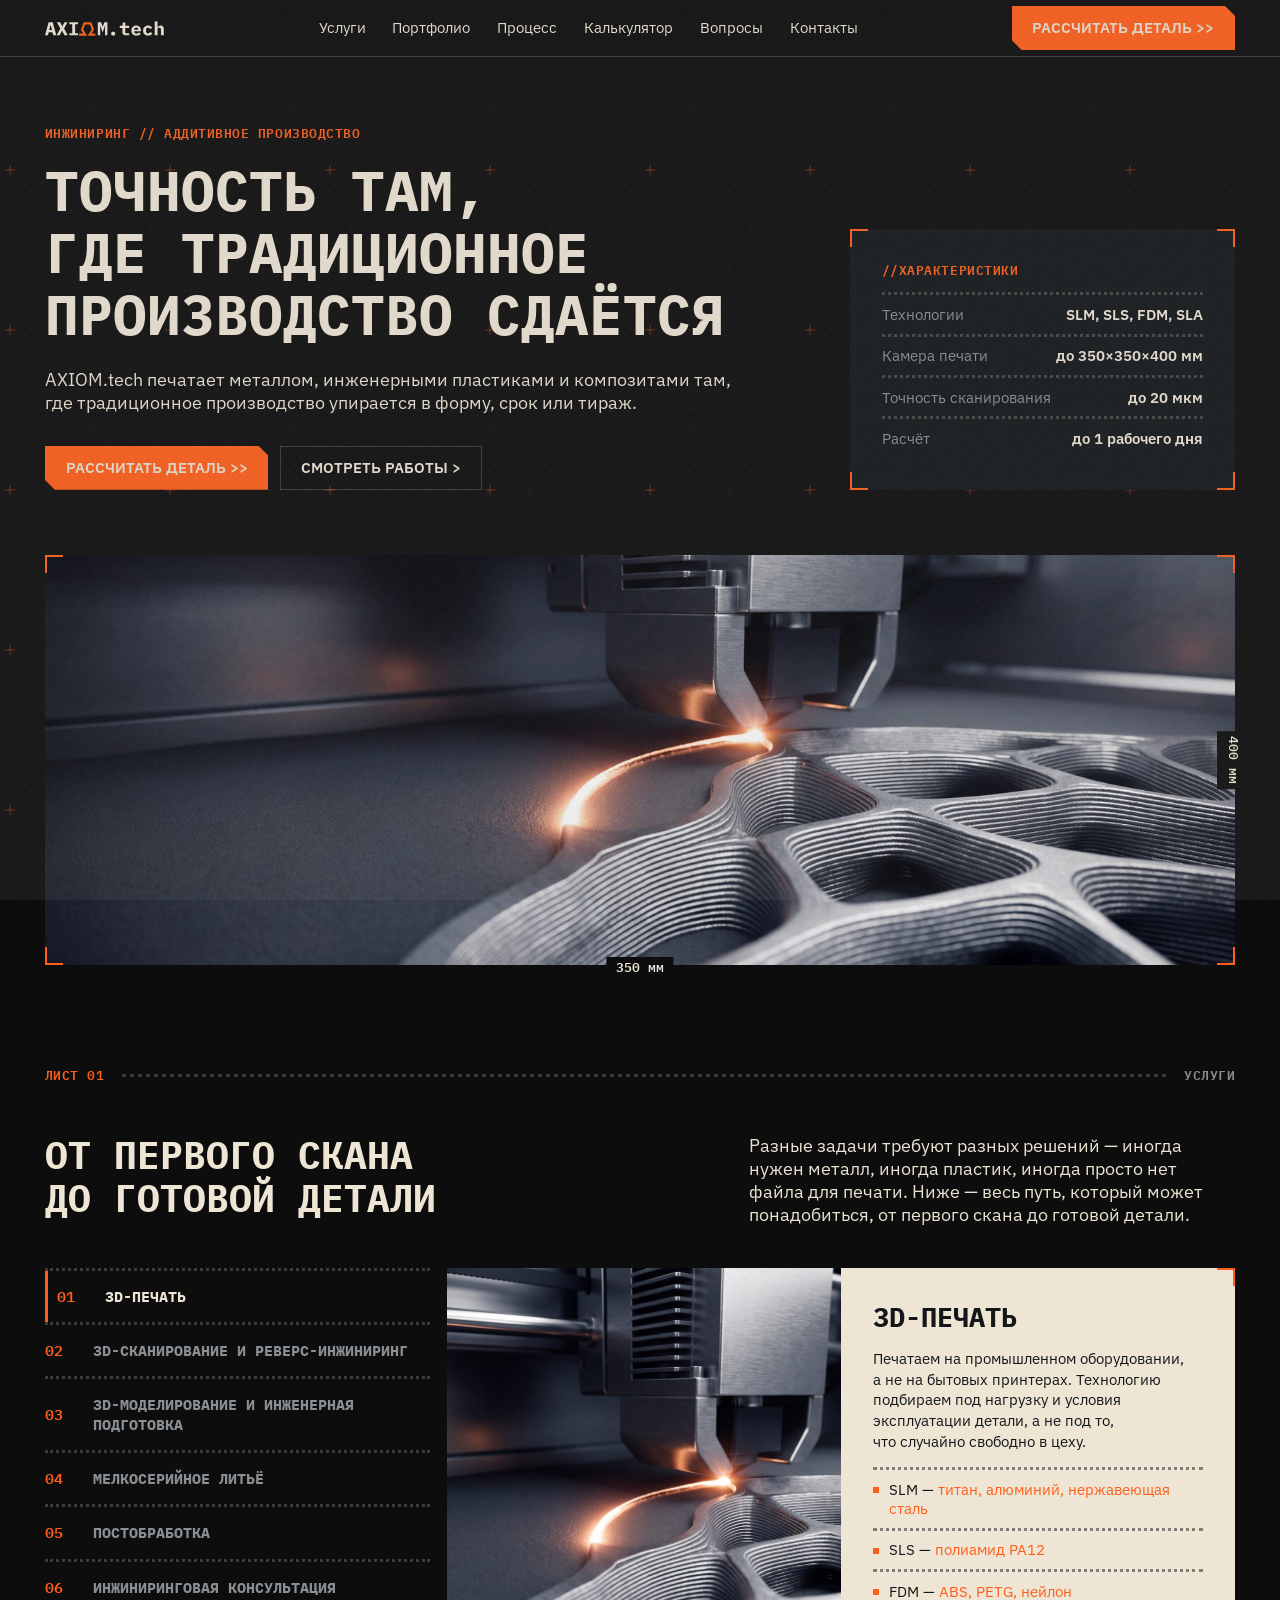
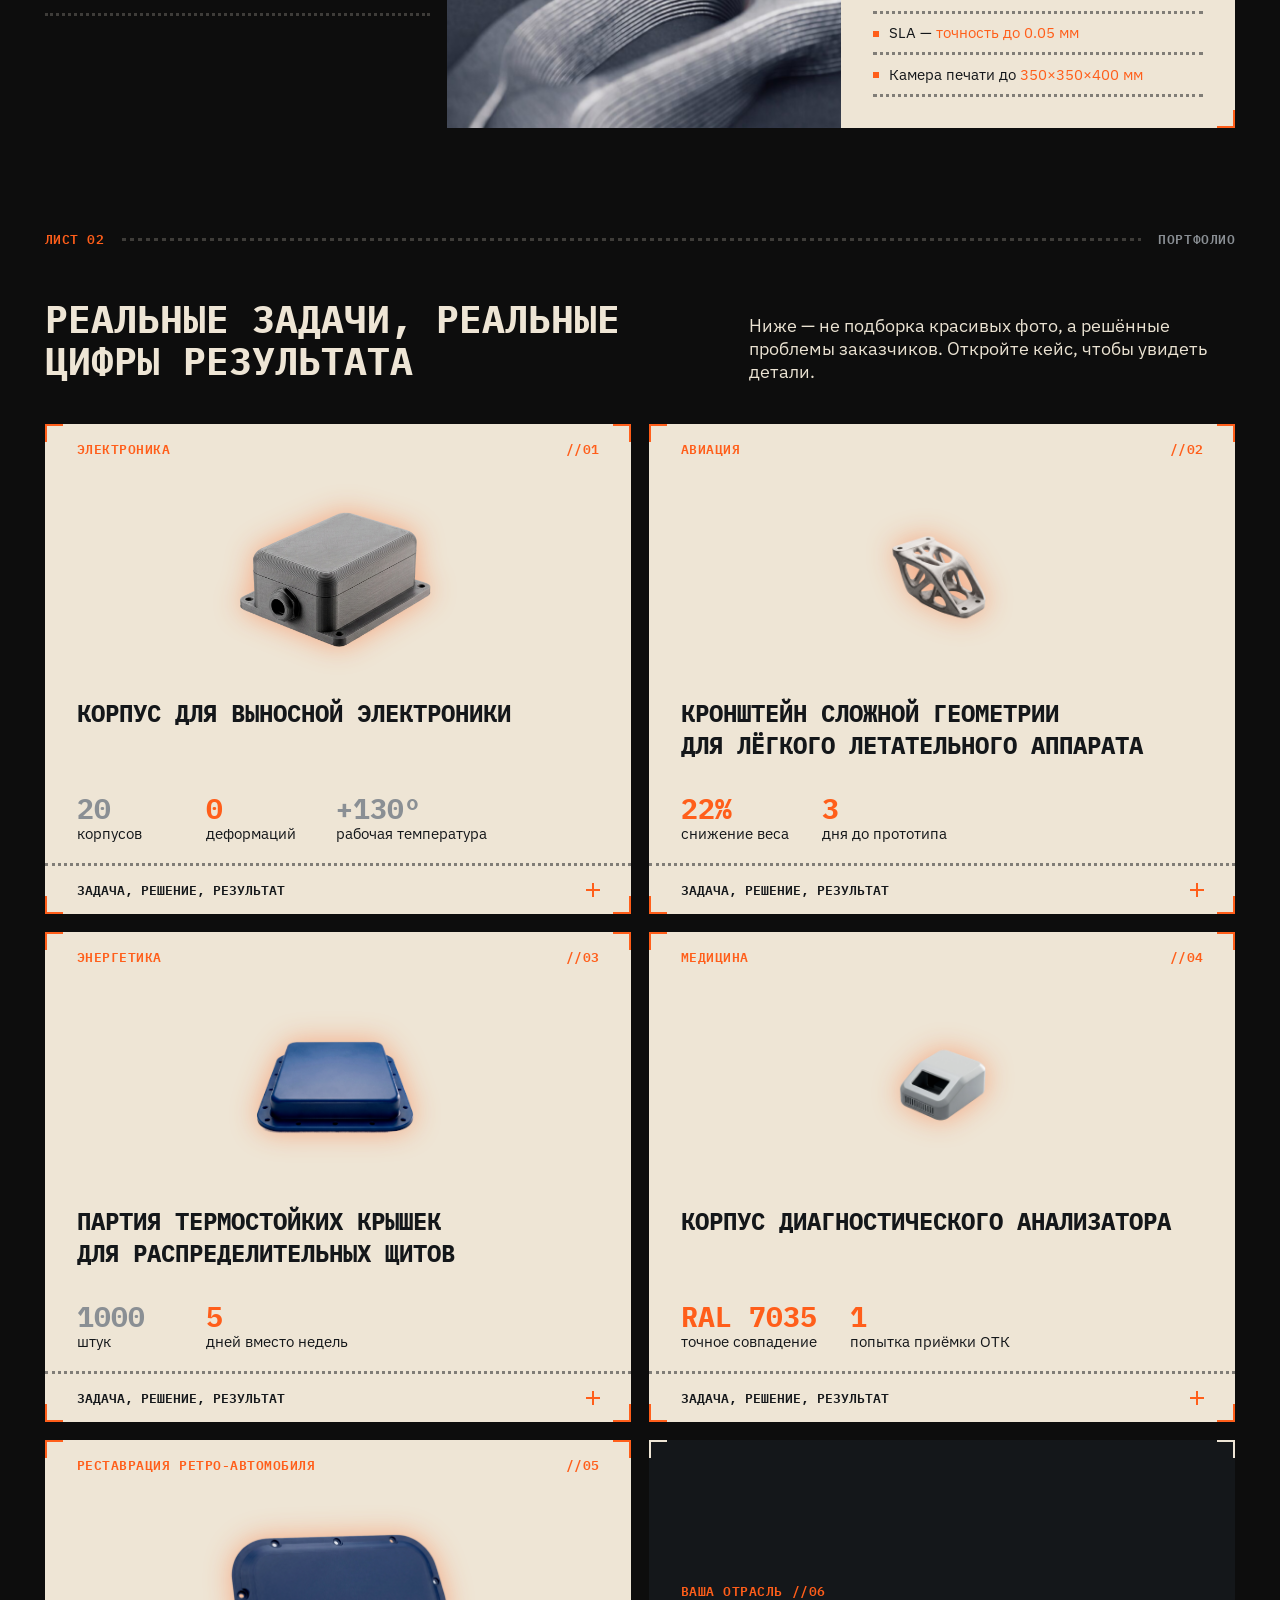
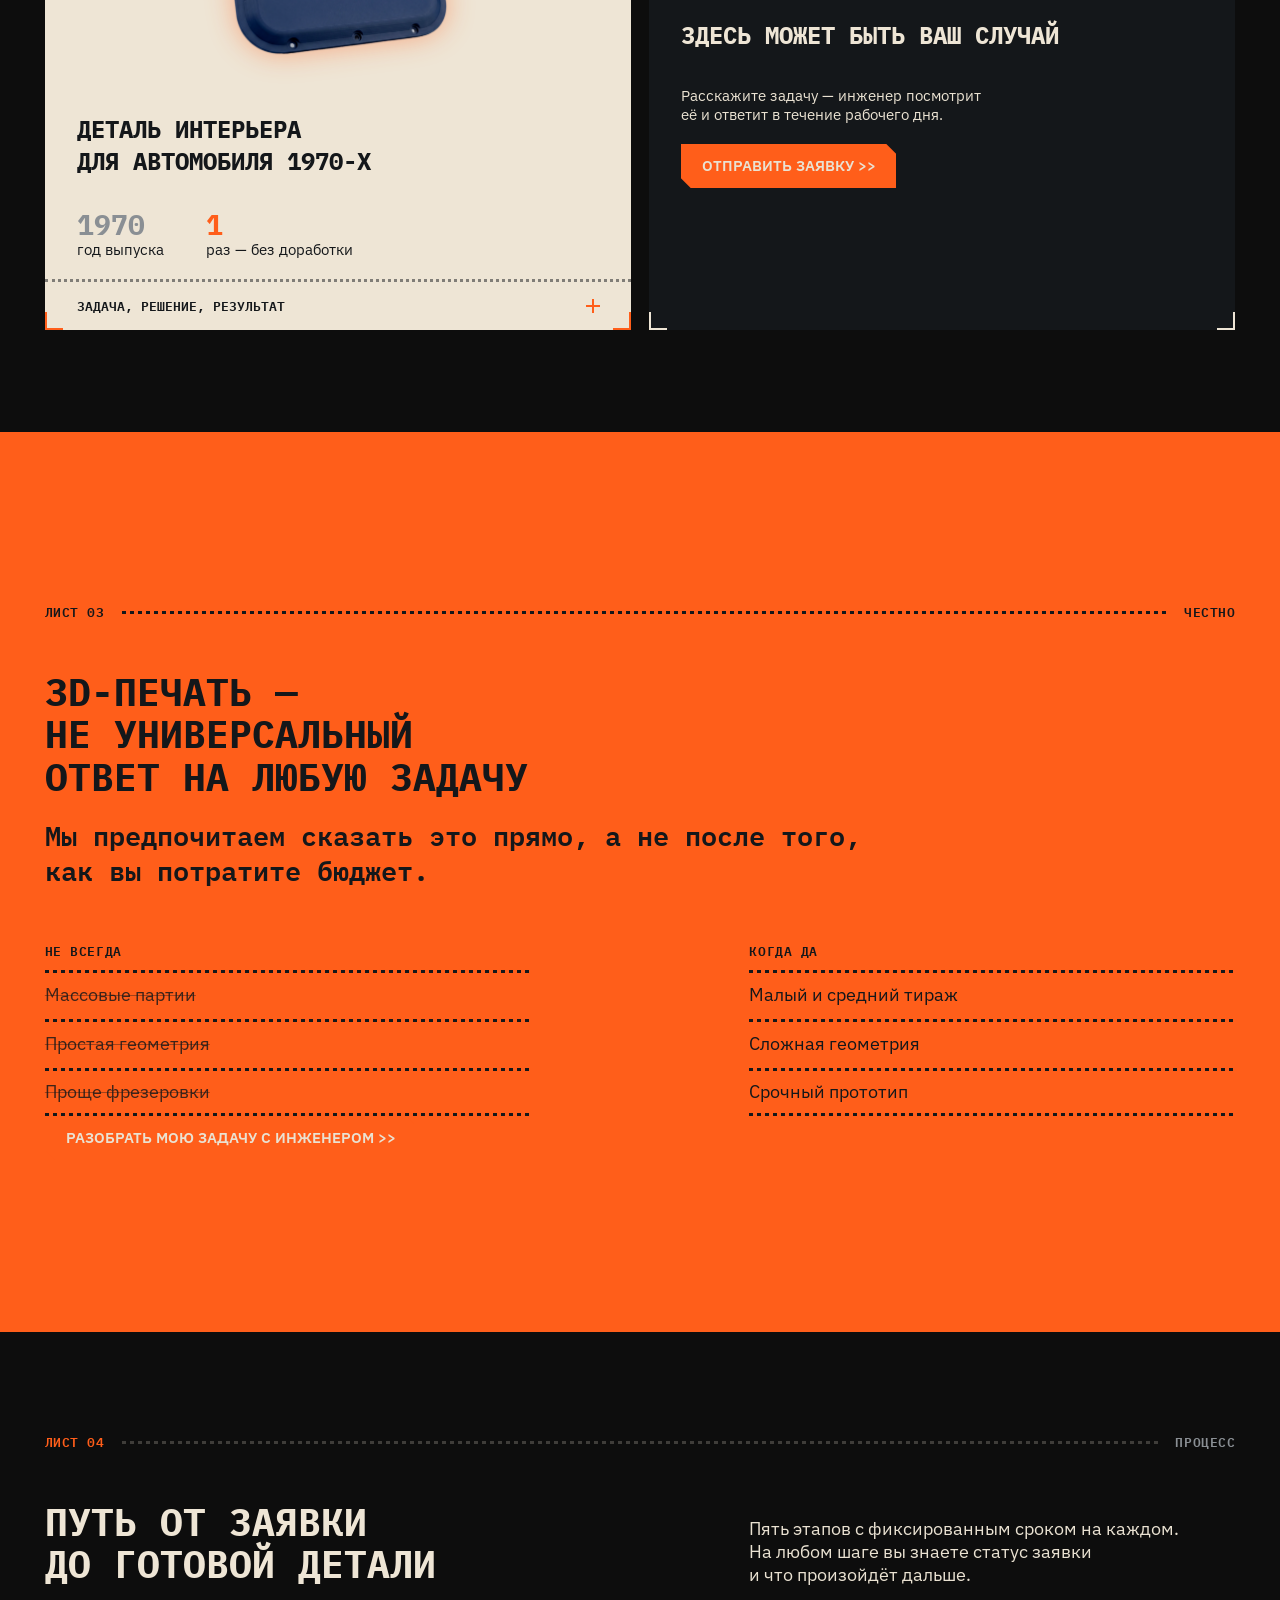
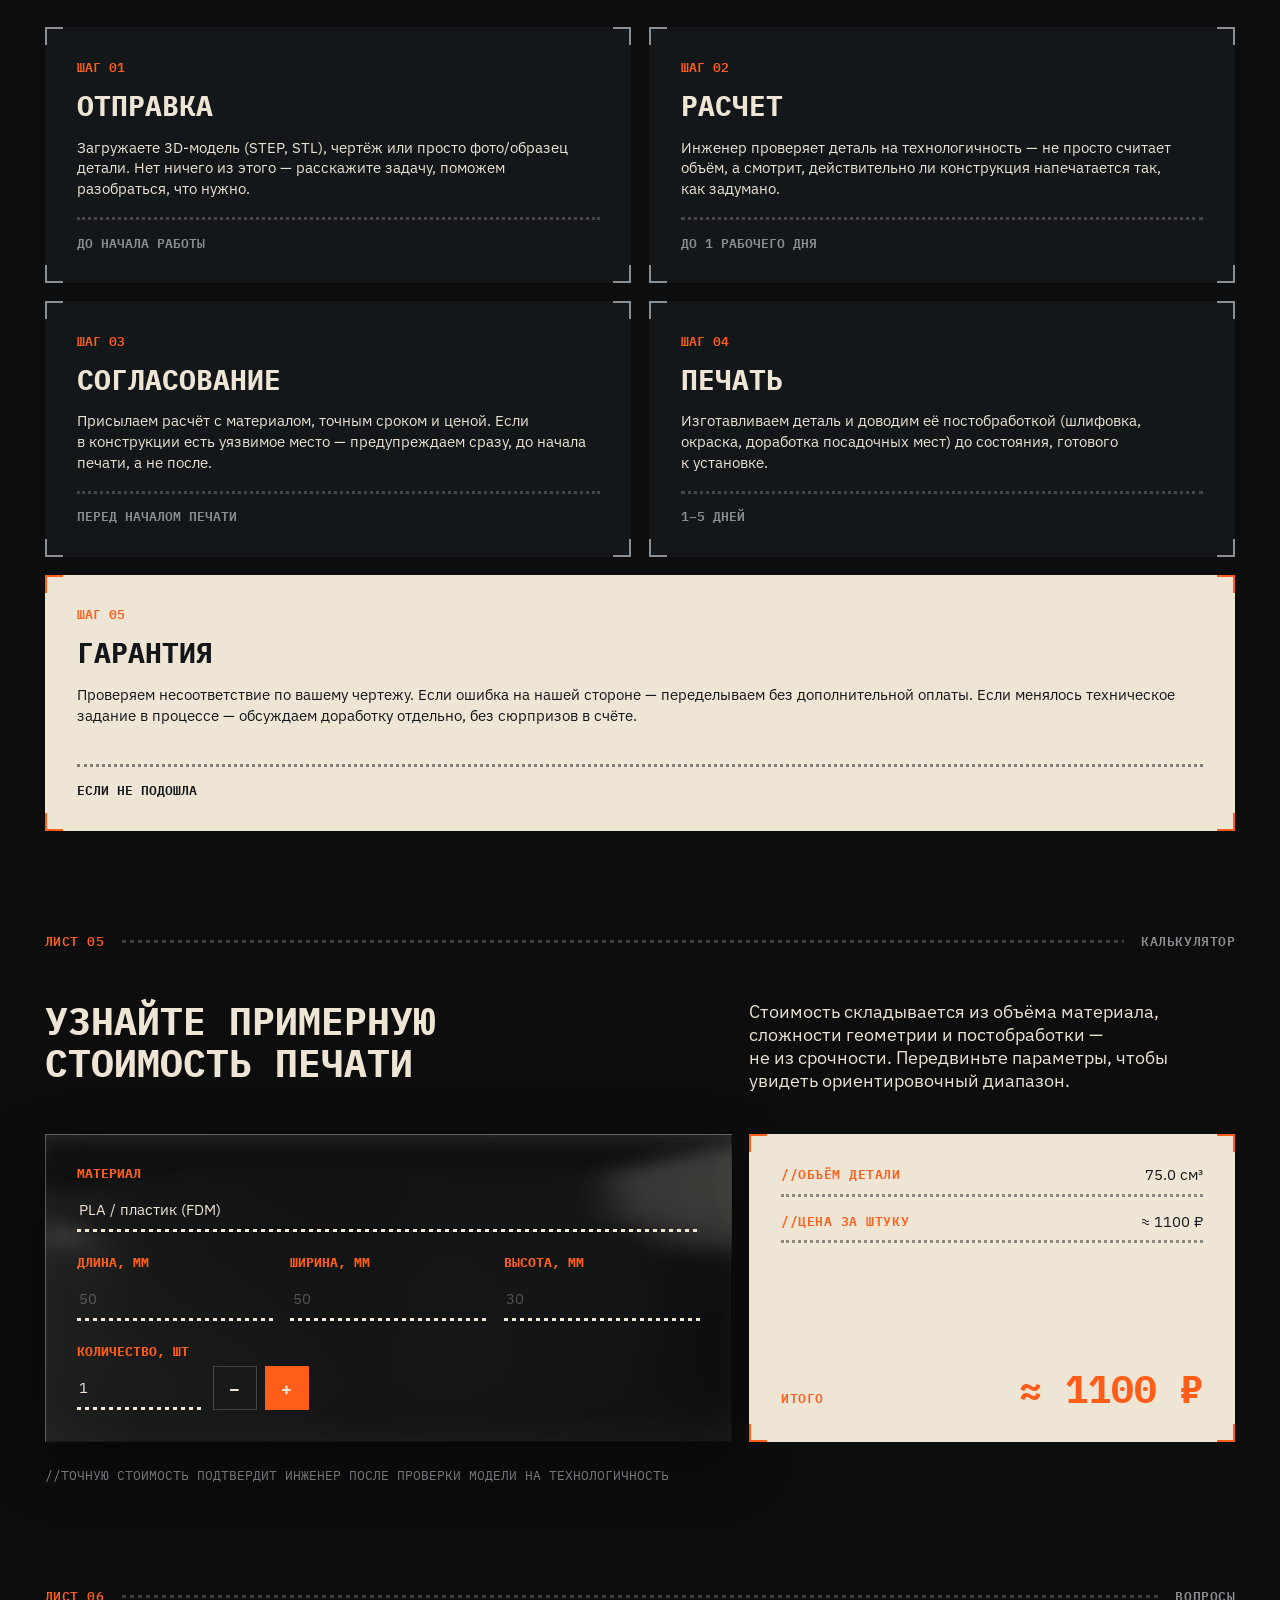
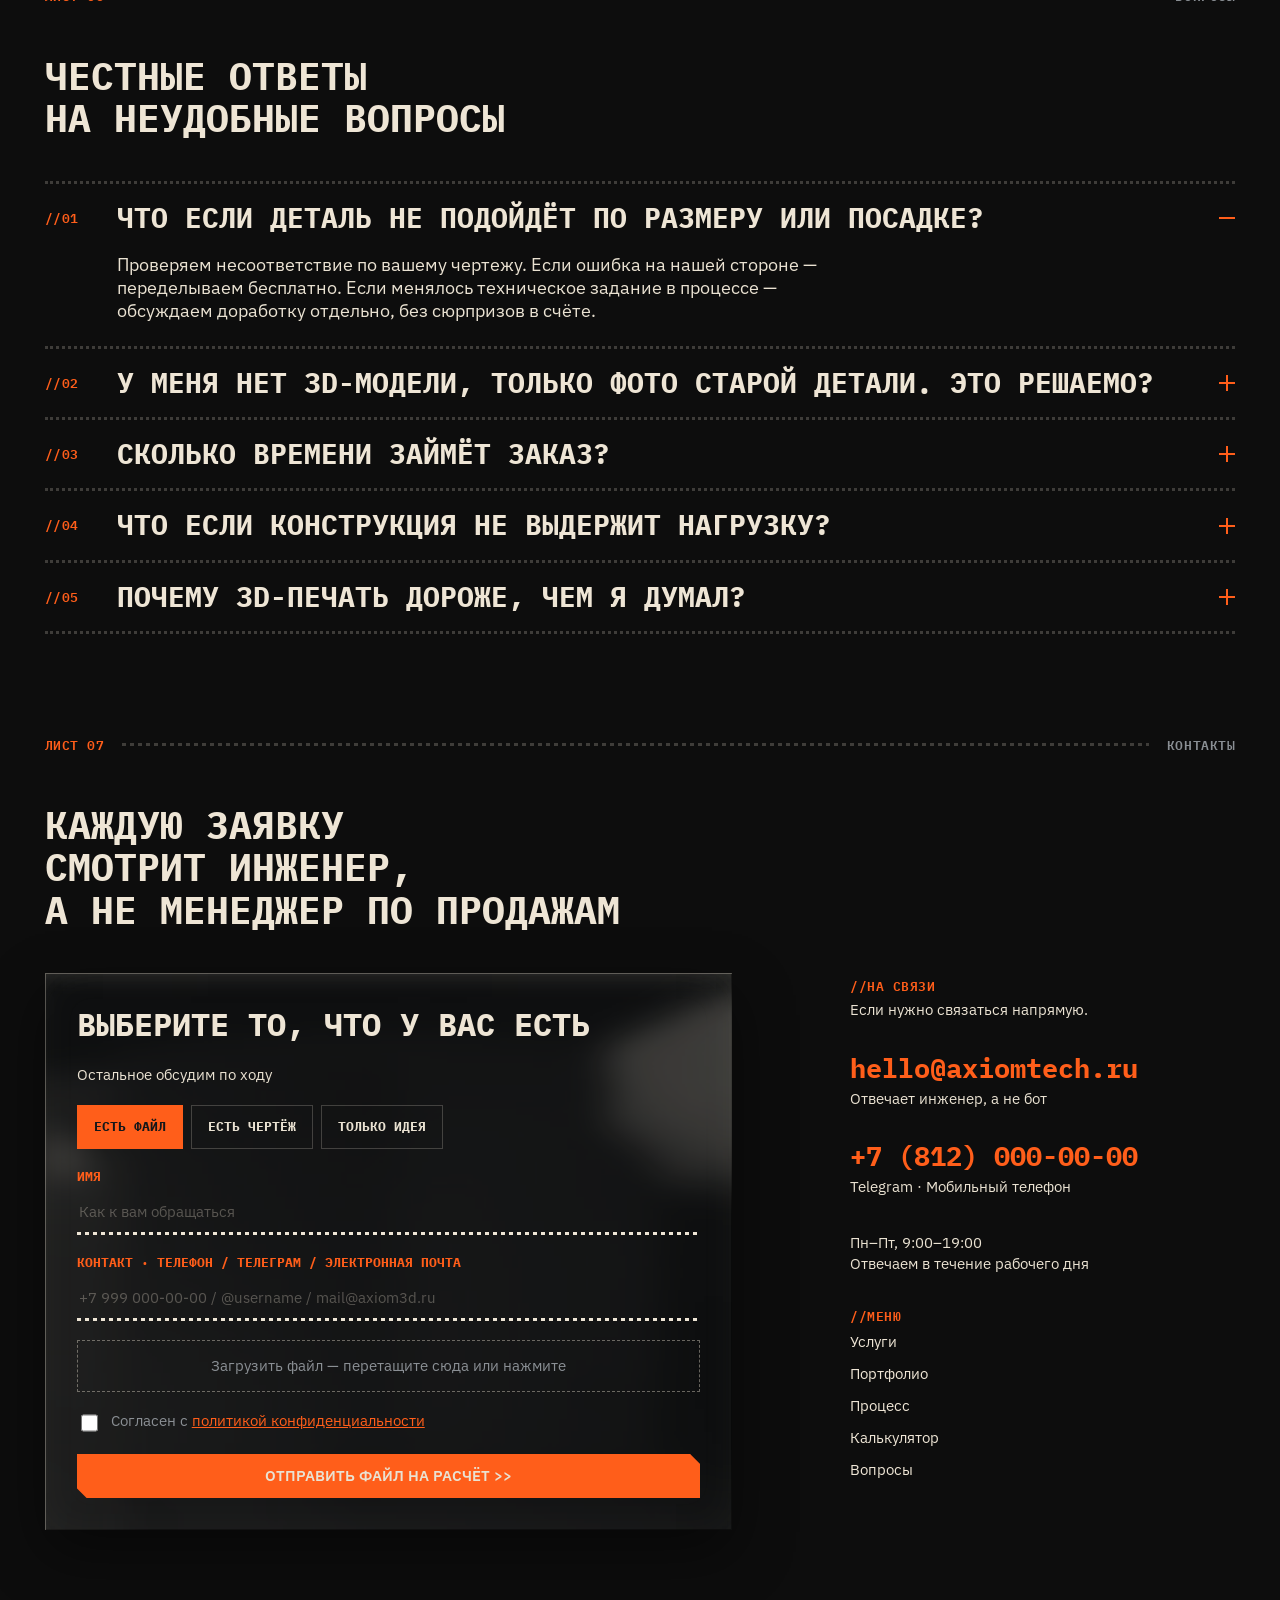
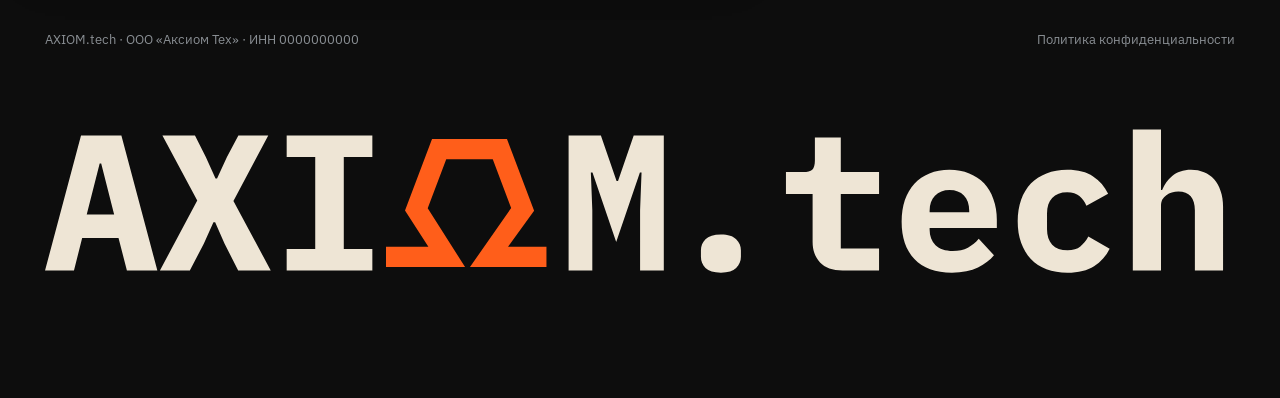
==== commit 2ad34322: "Блок «Честно»: толстый пунктир между пунктами, тонкое приглушённое зачёркивание (v2, v3) Co-Authored" ====
--- a/v2/index.html
+++ b/v2/index.html
@@ -9,7 +9,7 @@
   <link rel="icon" href="../assets/favicon.ico">
   <link rel="preconnect" href="https://fonts.googleapis.com"><link rel="preconnect" href="https://fonts.gstatic.com" crossorigin>
   <link rel="stylesheet" href="https://fonts.googleapis.com/css2?family=IBM+Plex+Mono:wght@400;500;600;700&family=IBM+Plex+Sans:wght@400;600;700&display=swap">
-  <link rel="stylesheet" href="style.css?v=1">
+  <link rel="stylesheet" href="style.css?v=2">
   <link rel="stylesheet" href="../css/glass.css?v=2">
 </head>
 <body>
--- a/v2/style.css
+++ b/v2/style.css
@@ -46,7 +46,7 @@
   margin: 0; overflow-x: hidden;
   background: var(--bg) url('../assets/img/bg-grid.svg') center top / 1920px auto repeat fixed;
   color: var(--cream);
-  font: 400 var(--fs-text)/1.55 var(--font-sans);
+  font: 400 var(--fs-text)/1.3 var(--font-sans);
   -webkit-font-smoothing: antialiased;
 }
 [hidden] { display: none !important; }
@@ -70,8 +70,8 @@
 h1 { font-size: var(--fs-h1); line-height: 1.1; }
 h2 { font-size: var(--fs-h2); line-height: 1.12; }
 h3 { font-size: var(--fs-sub); line-height: 1.3; }
-.lead { max-width: var(--measure); font-size: var(--fs-text); line-height: 1.55; color: var(--cream-2); }
-.small { font-size: var(--fs-small); line-height: 1.6; }
+.lead { max-width: var(--measure); font-size: var(--fs-text); line-height: 1.3; color: var(--cream-2); }
+.small { font-size: var(--fs-small); line-height: 1.4; }
 
 /* Прицел: четыре угловые метки поверх рамки */
 .reg { position: relative; }
@@ -183,7 +183,7 @@
 .svc__media { position: relative; min-height: 18rem; background: #111; overflow: hidden; }
 .svc__media video, .svc__media img { position: absolute; inset: 0; width: 100%; height: 100%; object-fit: cover; }
 .svc__body { padding: var(--card-pad); display: flex; flex-direction: column; gap: .9rem; }
-.svc__body p { max-width: var(--measure); font-size: var(--fs-small); line-height: 1.6; }
+.svc__body p { max-width: var(--measure); font-size: var(--fs-small); line-height: 1.4; }
 .svc__body ul { margin-top: auto; }
 .svc__body li { padding: .6rem 0 .6rem 1rem; position: relative; font-size: var(--fs-small); border-top: 3px dotted rgba(20, 23, 26, .5); }
 .svc__body li:last-child { border-bottom: 3px dotted rgba(20, 23, 26, .5); }
@@ -248,11 +248,19 @@
 .honest__col:first-child { grid-column: 1 / 6; }
 .honest__col:last-child { grid-column: 8 / 13; }
 .honest__col .label { color: var(--panel); margin-bottom: .6rem; display: block; }
-.honest__col li { padding: .7rem 0; border-top: 3px dotted var(--panel); font-size: var(--fs-text); }
-.honest__col li:last-child { border-bottom: 3px dotted var(--panel); }
-.honest__col--no li { color: rgba(20, 23, 26, .7); text-decoration: line-through; text-decoration-thickness: 1px; }
-.honest .btn { margin-top: clamp(2rem, 1rem + 3vw, 3.5rem); background: var(--panel); }
-.honest .btn:hover { background: var(--cream); }
+.honest__col li {
+  padding: .8rem 0;
+  font-size: var(--fs-text);
+  /* толстый пунктир между пунктами: штрих 4px, пробел 4px, высота 3px — как во всём проекте */
+  background: repeating-linear-gradient(90deg, var(--panel) 0 4px, transparent 4px 8px) top / 100% 3px no-repeat;
+}
+.honest__col li:last-child {
+  background:
+    repeating-linear-gradient(90deg, var(--panel) 0 4px, transparent 4px 8px) top / 100% 3px no-repeat,
+    repeating-linear-gradient(90deg, var(--panel) 0 4px, transparent 4px 8px) bottom / 100% 3px no-repeat;
+}
+/* «Не всегда»: текст читается, зачёркивание — тонкое и приглушённое */
+.honest__col--no li { color: rgba(20, 23, 26, .82); text-decoration: line-through; text-decoration-thickness: 1px; text-decoration-color: rgba(20, 23, 26, .4); }
 @media (max-width: 900px) { .honest__col, .honest__col:first-child, .honest__col:last-child { grid-column: 1 / -1; } }
 
 /* ==========================================================================
@@ -262,7 +270,7 @@
 .step { background: var(--panel); padding: var(--card-pad); display: flex; flex-direction: column; gap: .8rem; min-height: 16rem; --c: var(--grey); }
 .step__no { font: 600 var(--fs-label)/1.3 var(--font-mono); color: var(--orange); text-transform: uppercase; }
 .step h3 { font-size: clamp(1.1rem, .6rem + 1.4vw, 1.75rem); }
-.step p { font-size: var(--fs-small); line-height: 1.6; color: var(--cream-2); }
+.step p { font-size: var(--fs-small); line-height: 1.4; color: var(--cream-2); }
 .step__time { margin-top: auto; padding-top: .9rem; border-top: 3px dotted var(--line); font: 600 var(--fs-label)/1.3 var(--font-mono); text-transform: uppercase; color: var(--grey); }
 .step--last { background: var(--cream); color: var(--panel); --c: var(--orange); }
 .step--last p { color: var(--panel); }
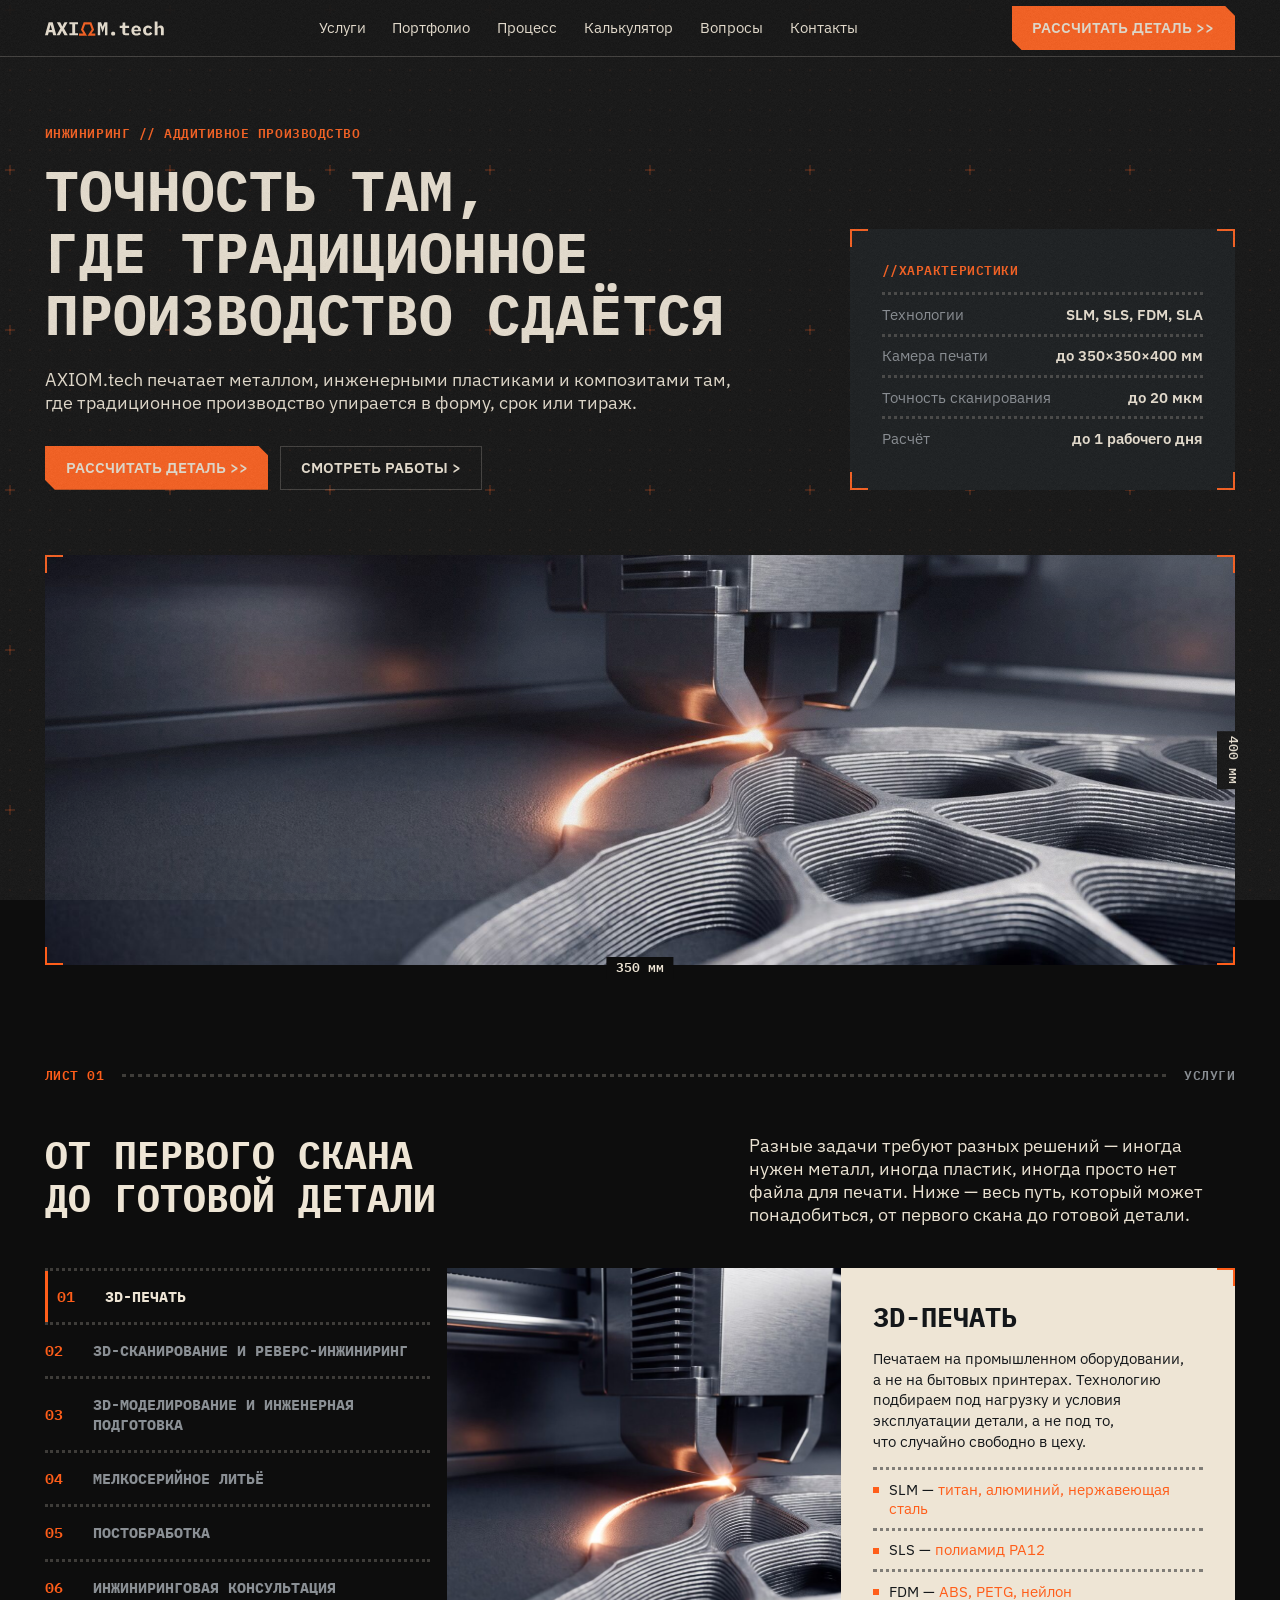
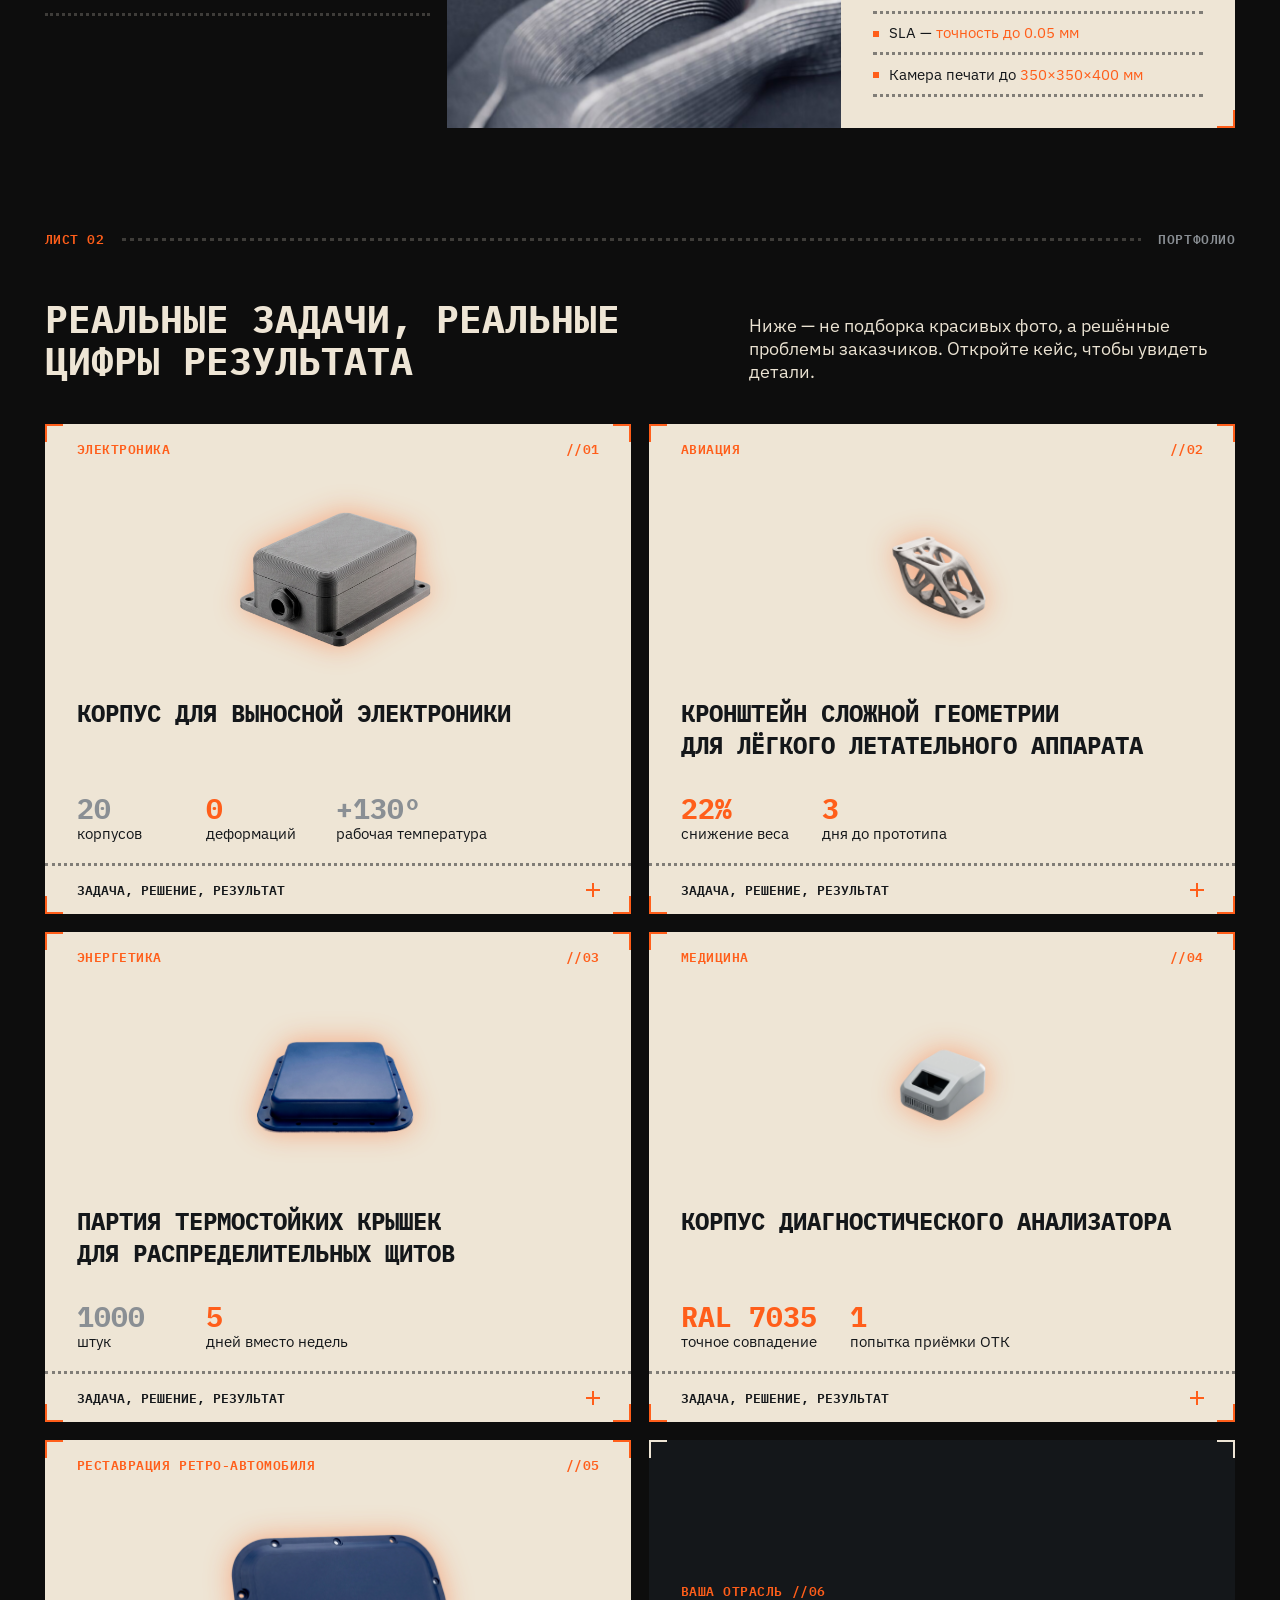
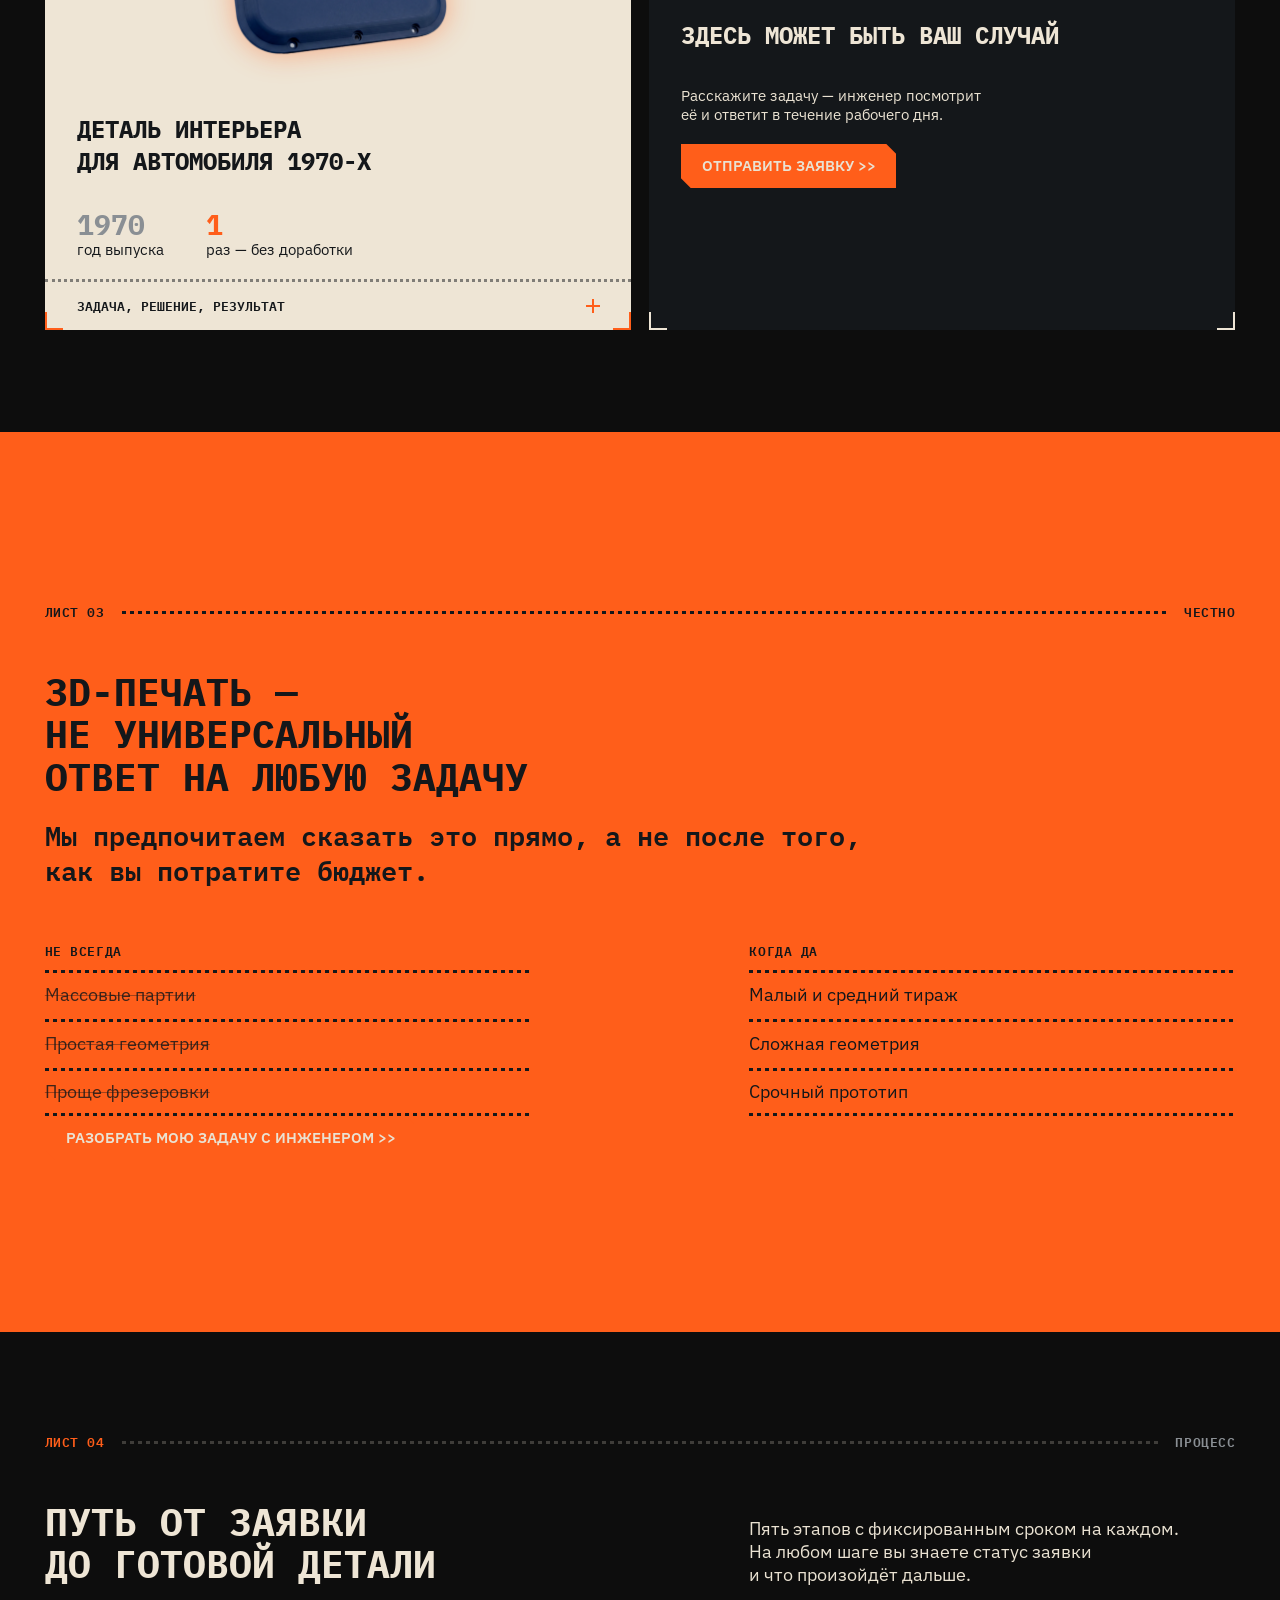
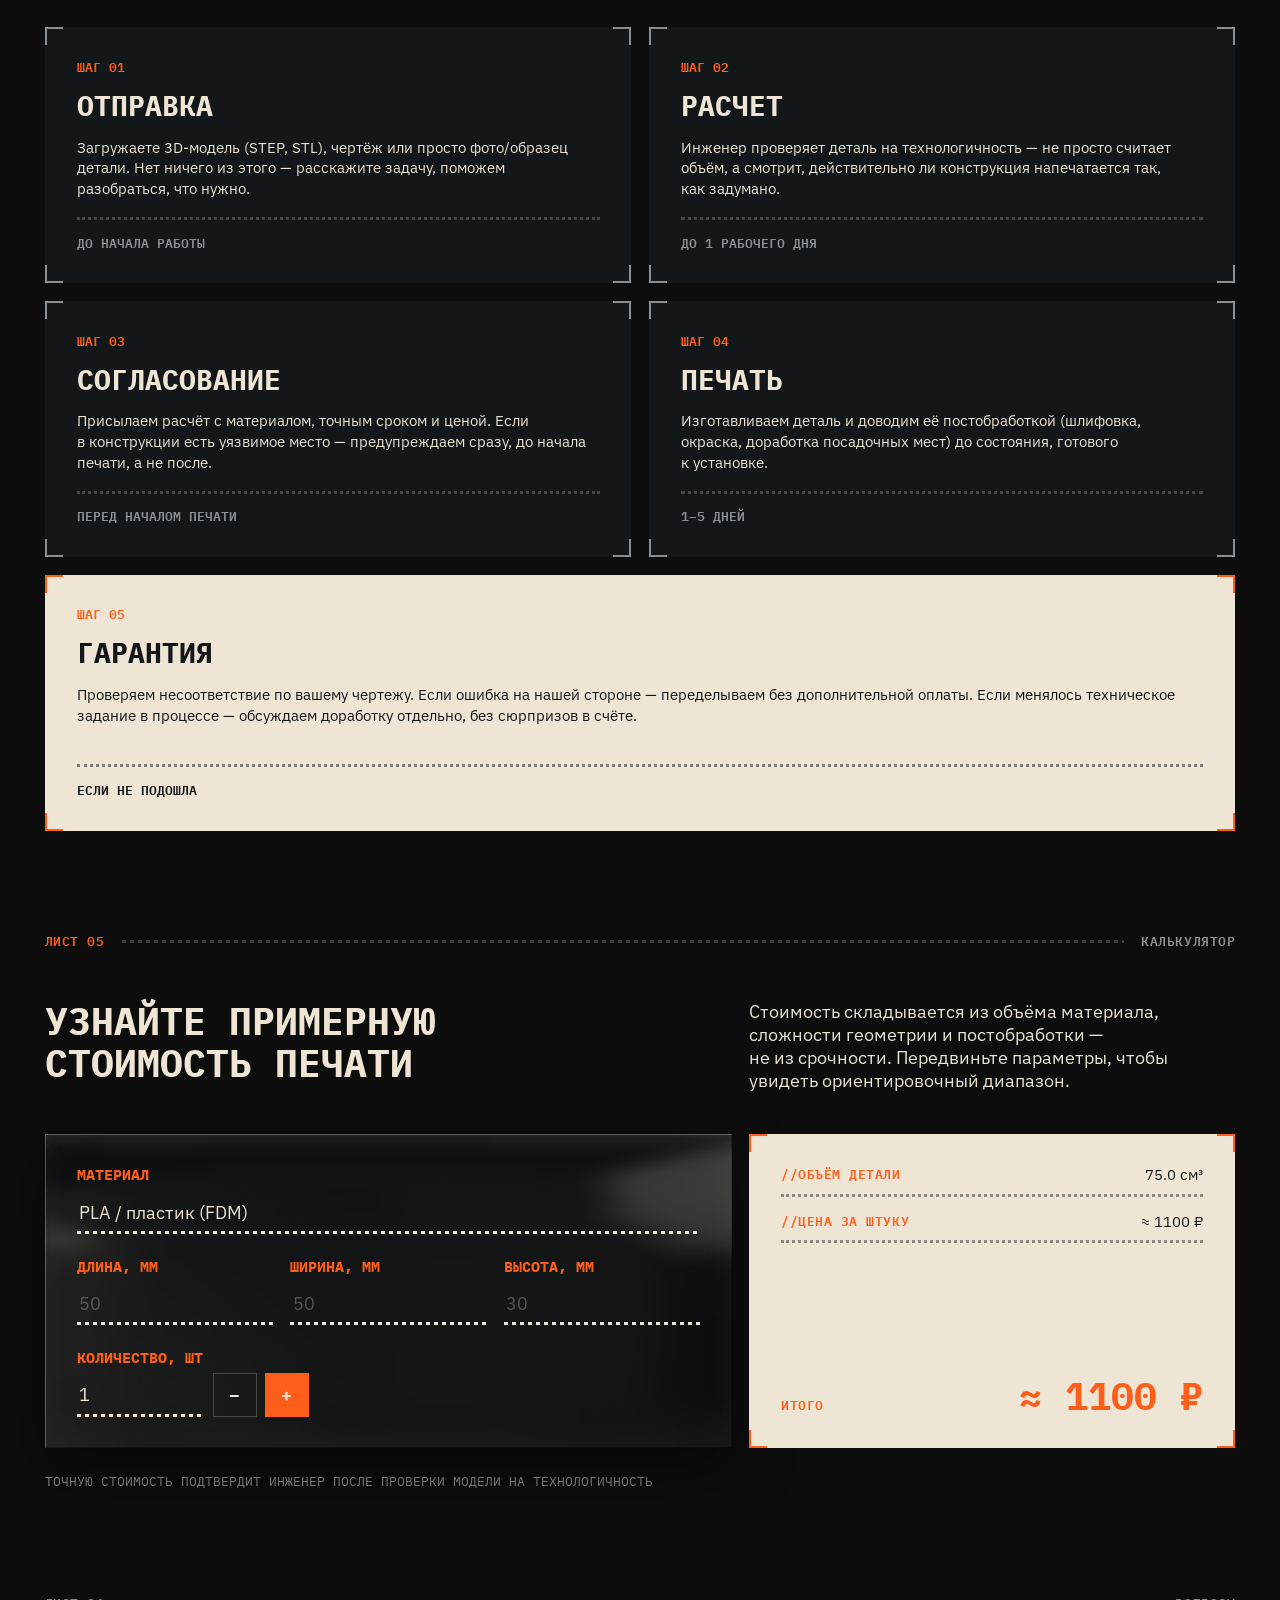
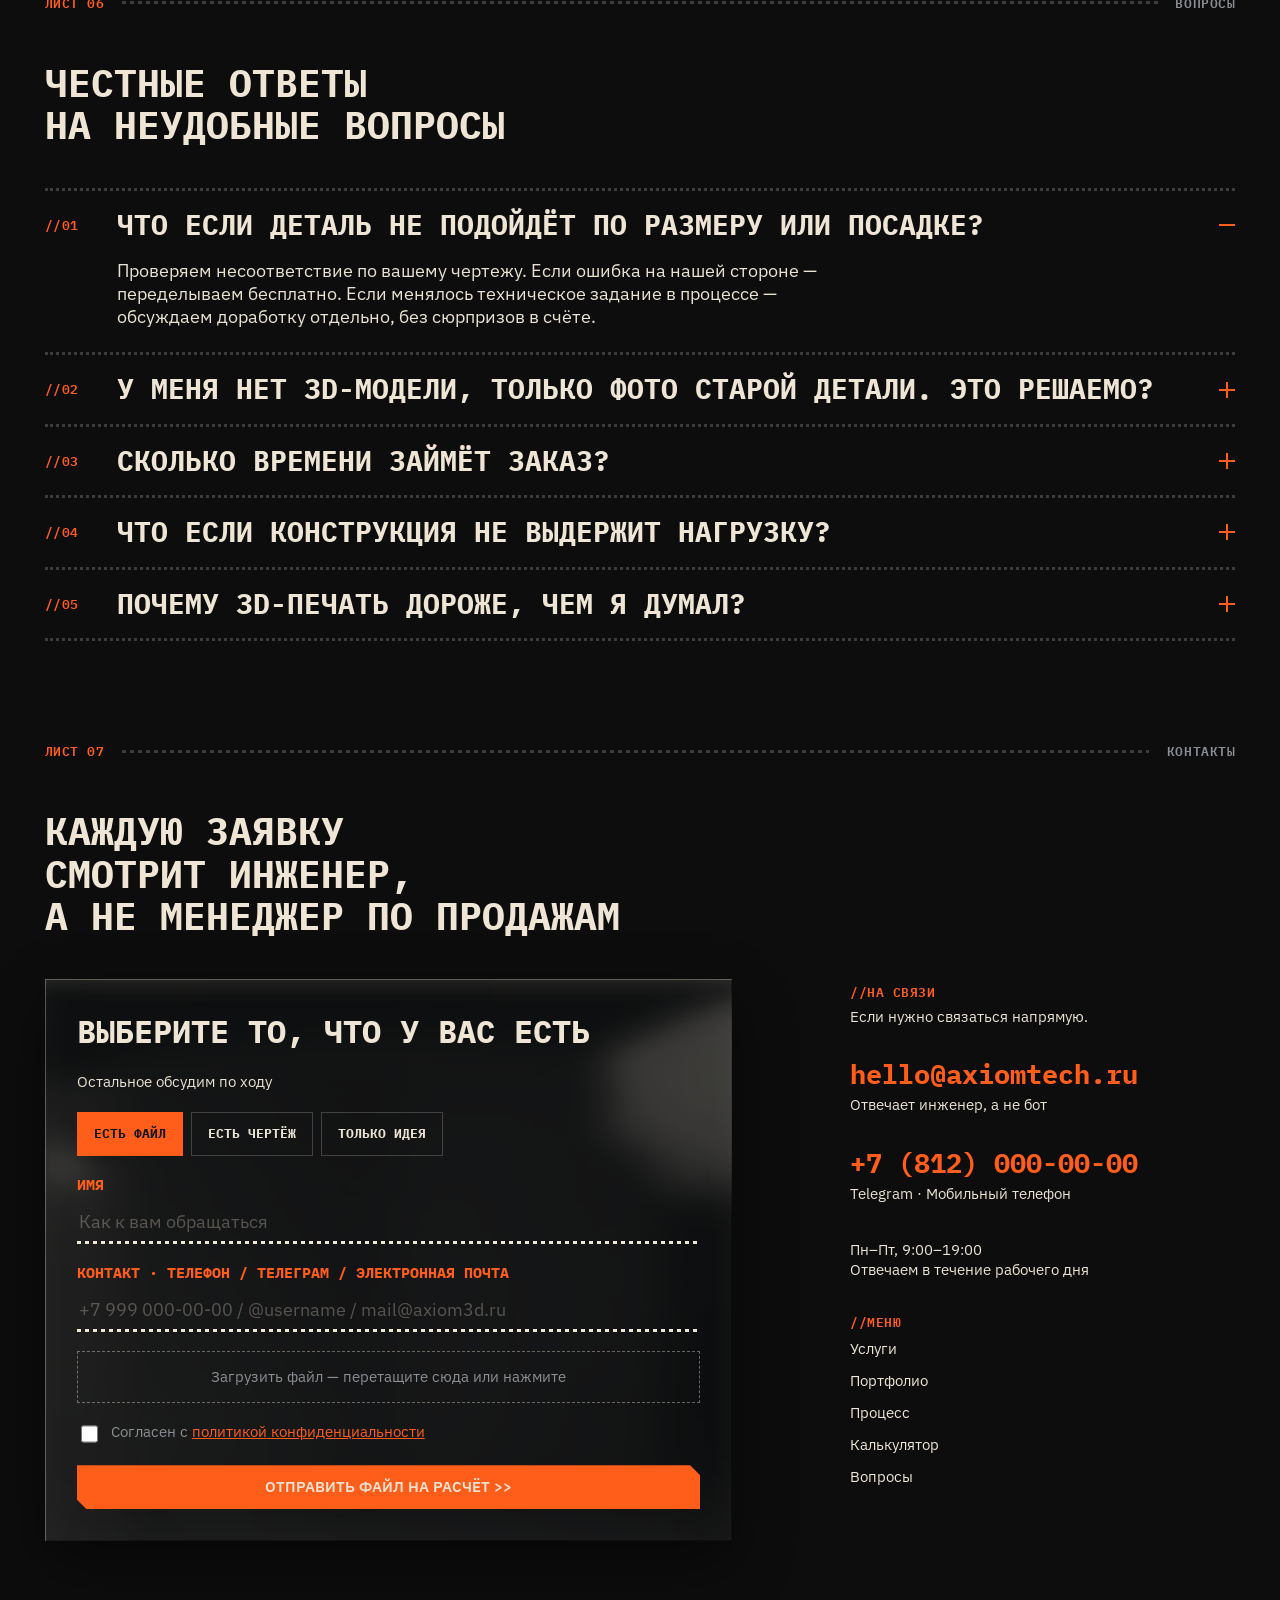
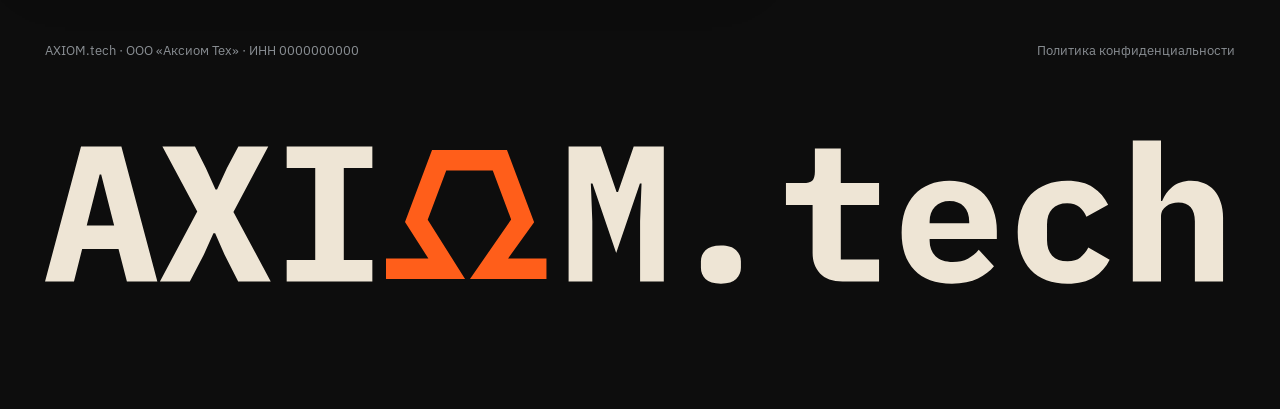
==== commit 30db33ca: "v3: каркасная шестерня и сетка пола в hero, уголки без зазора, FAQ/калькулятор/процесс, фигуры без р" ====
--- a/v2/index.html
+++ b/v2/index.html
@@ -233,7 +233,7 @@
         <p class="calc__row"><span class="label">//цена за&nbsp;штуку</span><span id="cUnit">0&nbsp;₽</span></p>
         <p class="calc__total"><span class="label">Итого</span><strong id="cTotal">0&nbsp;₽</strong></p>
       </div>
-      <p class="calc__note">//Точную стоимость подтвердит инженер после проверки модели на&nbsp;технологичность</p>
+      <p class="calc__note">Точную стоимость подтвердит инженер после проверки модели на&nbsp;технологичность</p>
     </div>
   </section>
 
--- a/v2/style.css
+++ b/v2/style.css
@@ -286,10 +286,10 @@
 .calc__out { grid-column: 8 / 13; padding: var(--card-pad); background: var(--cream); color: var(--panel); display: flex; flex-direction: column; gap: .9rem; min-height: 100%; --c: var(--orange); }
 .calc__dims { display: grid; grid-template-columns: repeat(3, minmax(0, 1fr)); gap: var(--gap); }
 .fld { display: flex; flex-direction: column; gap: .35rem; min-width: 0; }
-.fld > span { font: 700 var(--fs-label)/1.3 var(--font-mono); text-transform: uppercase; color: var(--orange); }
+.fld > span { font: 700 var(--fs-small)/1.3 var(--font-mono); text-transform: uppercase; color: var(--orange); }
 .fld input, .fld select, .sel {
   width: 100%; min-height: 2.75rem; padding: .5rem .15rem; border: 0; outline: none; background: transparent; color: var(--cream);
-  font: 400 var(--fs-small)/1.4 var(--font-sans);
+  font: 400 var(--fs-text)/1.3 var(--font-sans);
   background-image: repeating-linear-gradient(90deg, var(--cream) 0 4px, transparent 4px 8px); background-size: 8px 3px; background-repeat: repeat-x; background-position: left bottom;
   transition: background-image .2s;
 }
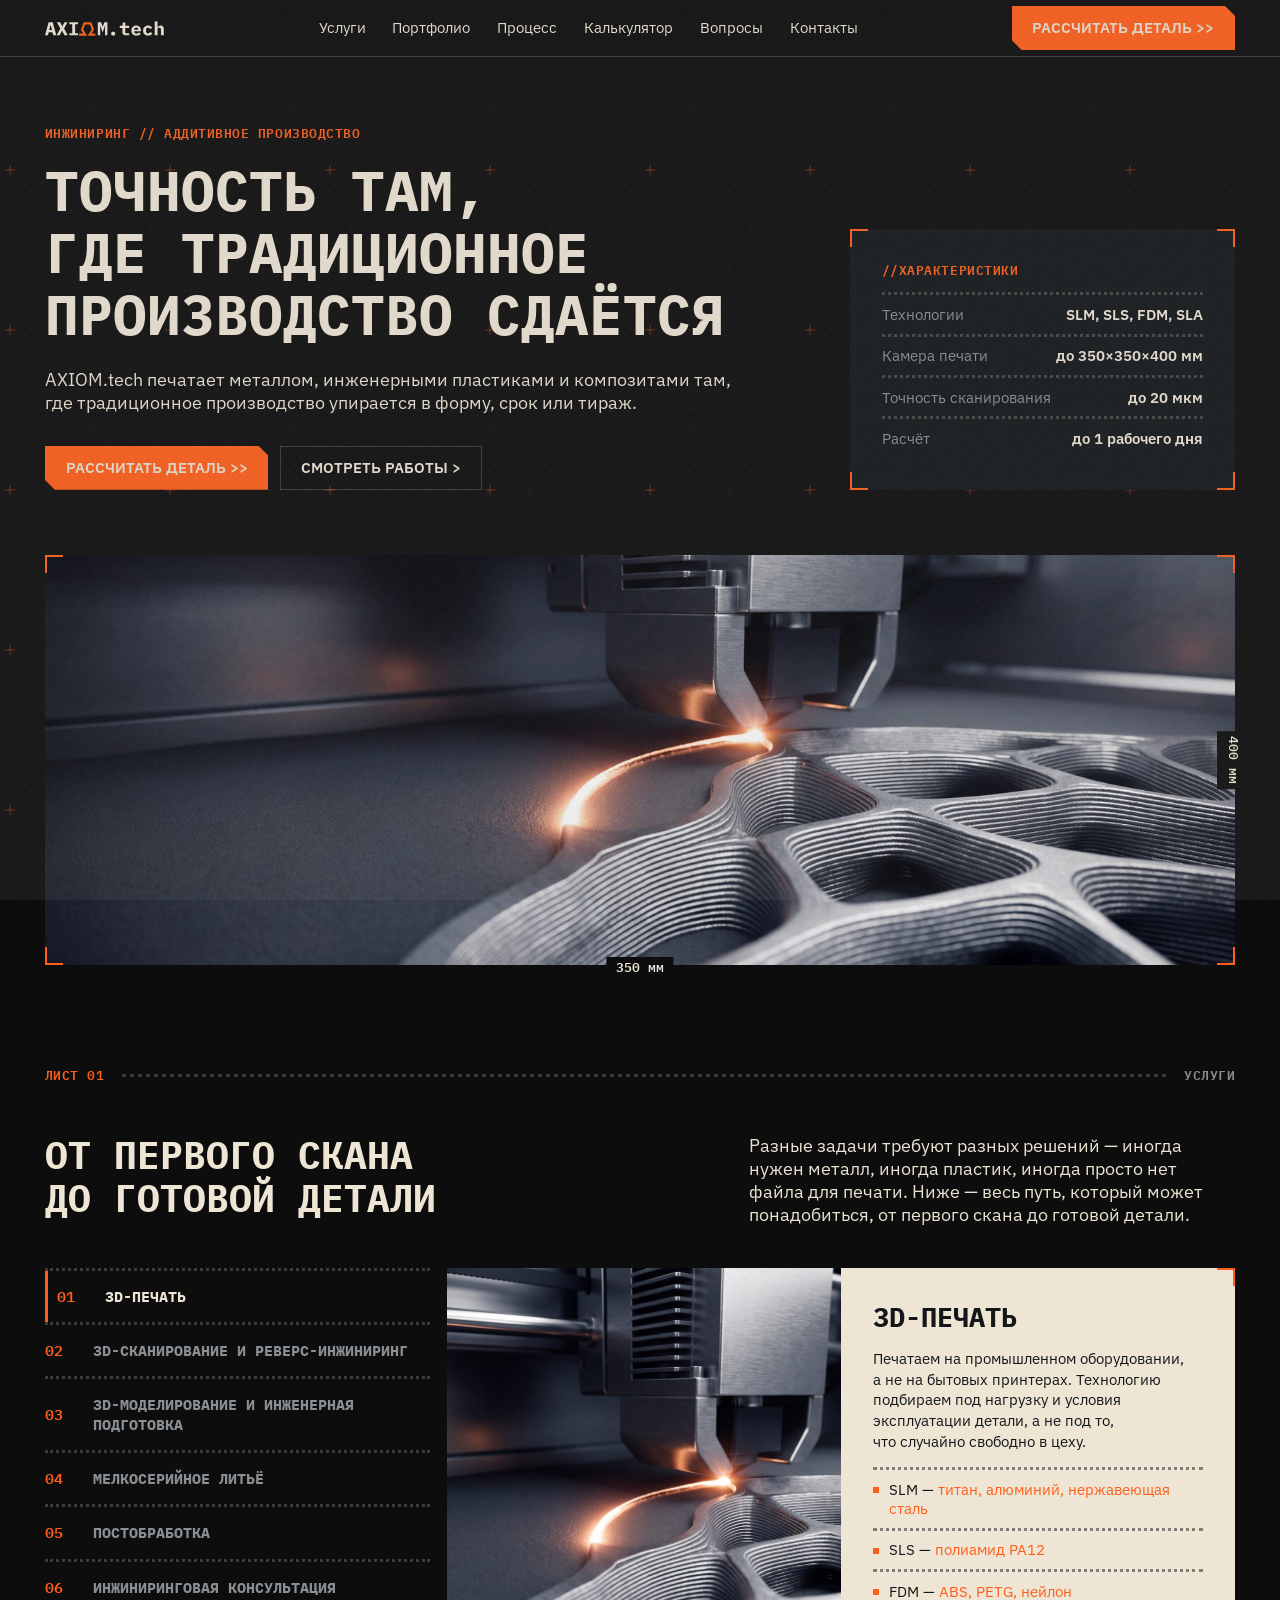
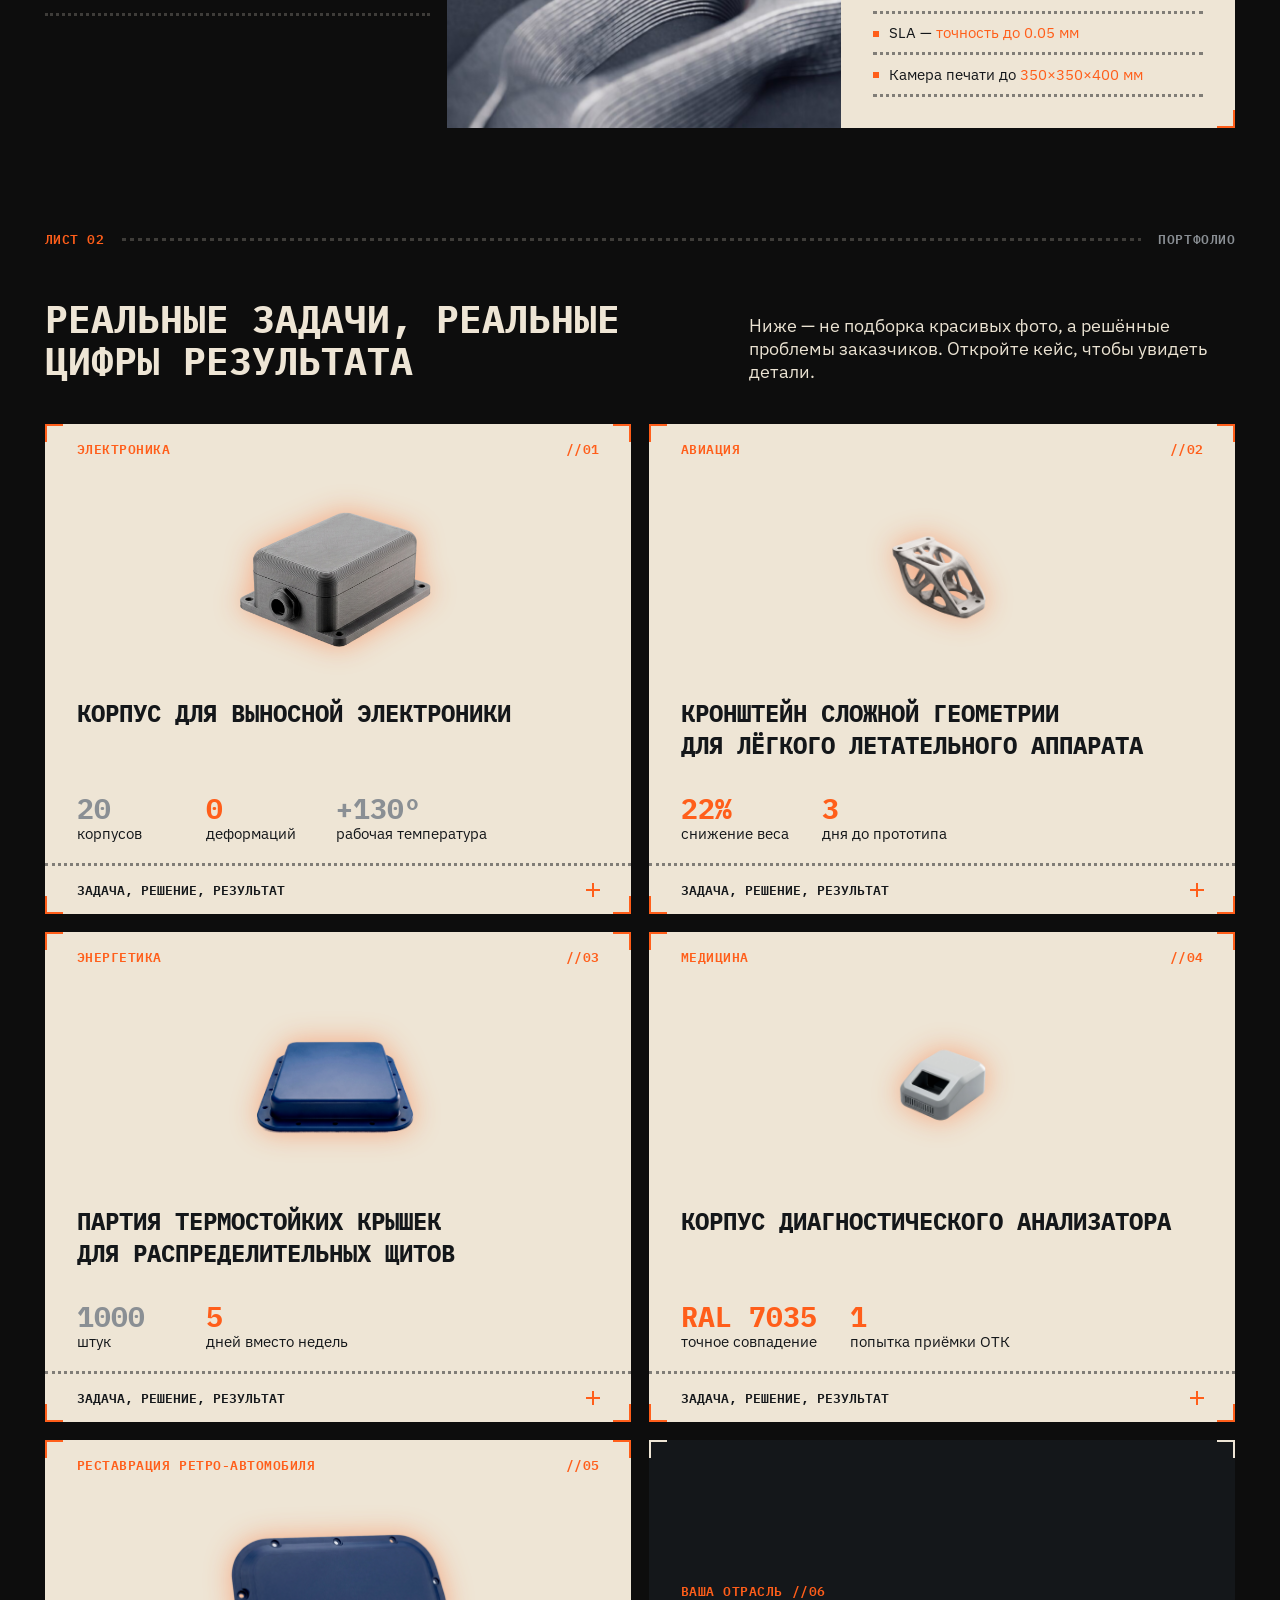
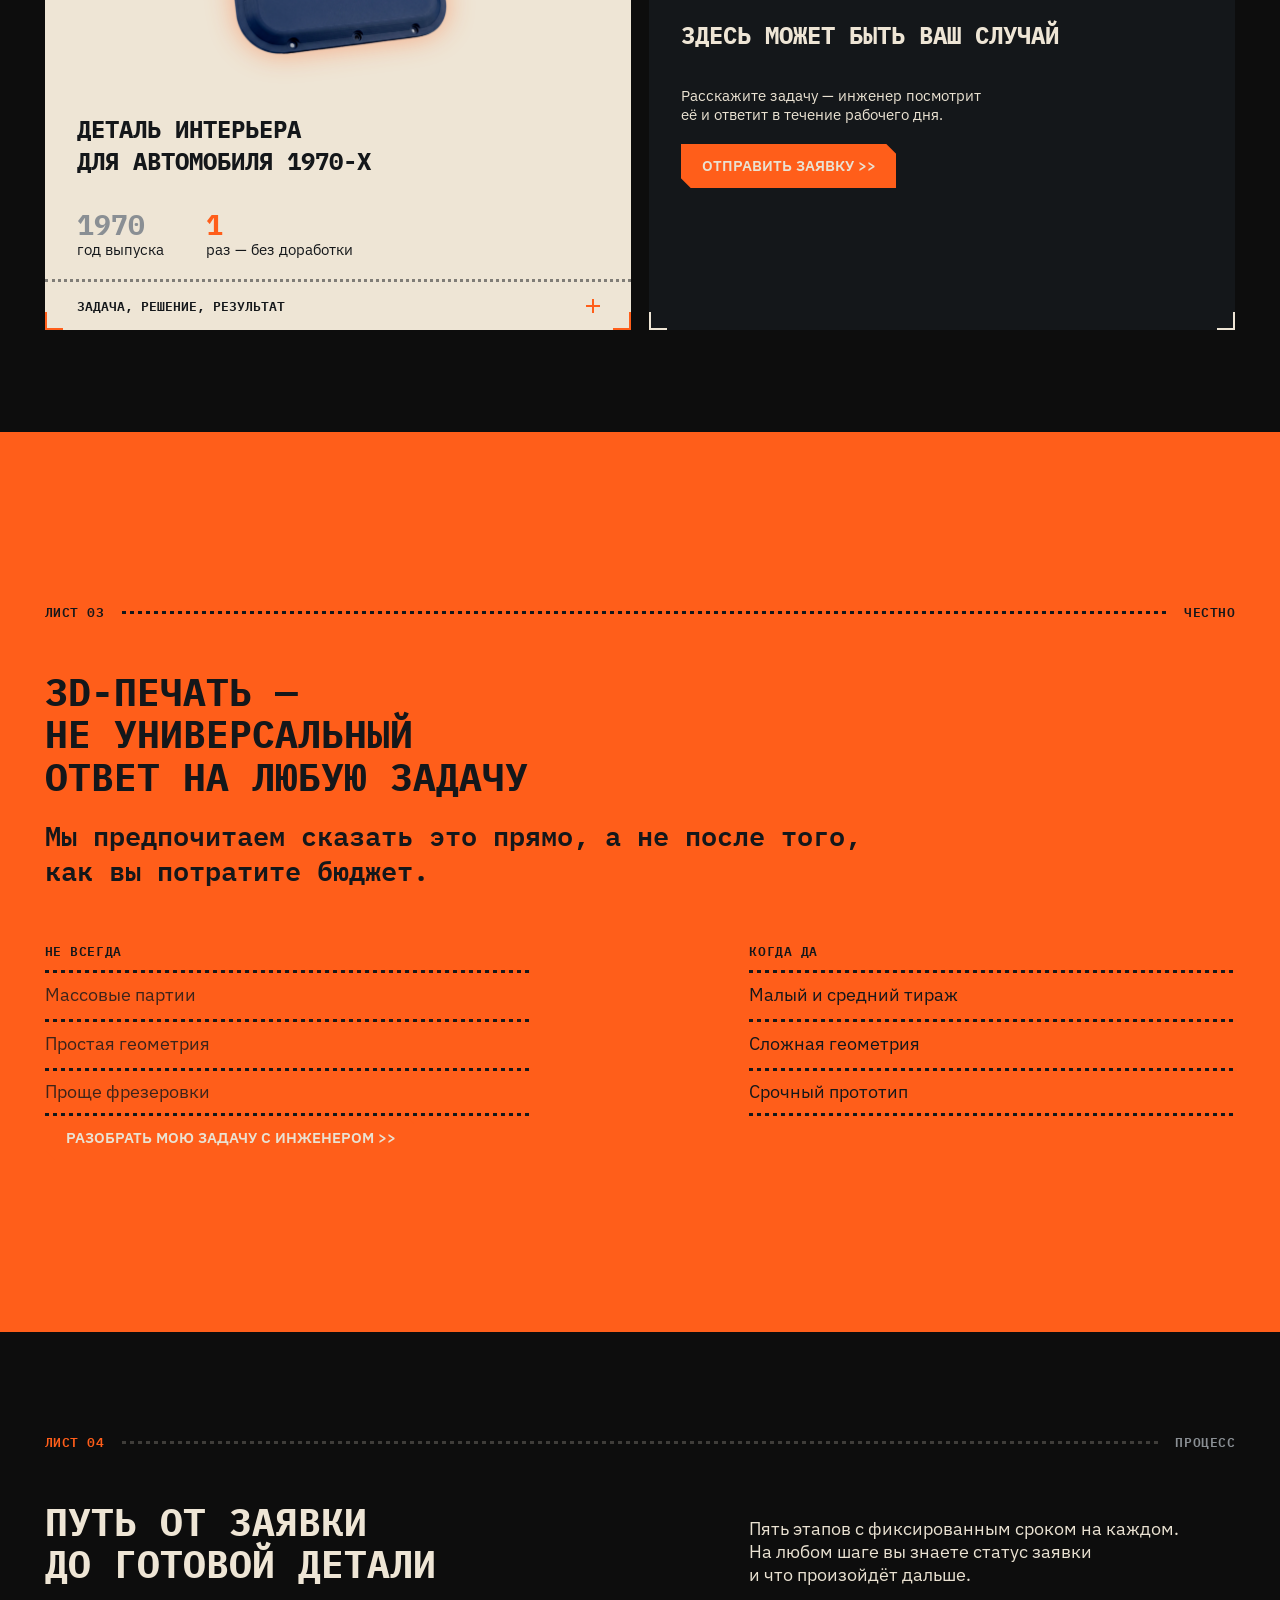
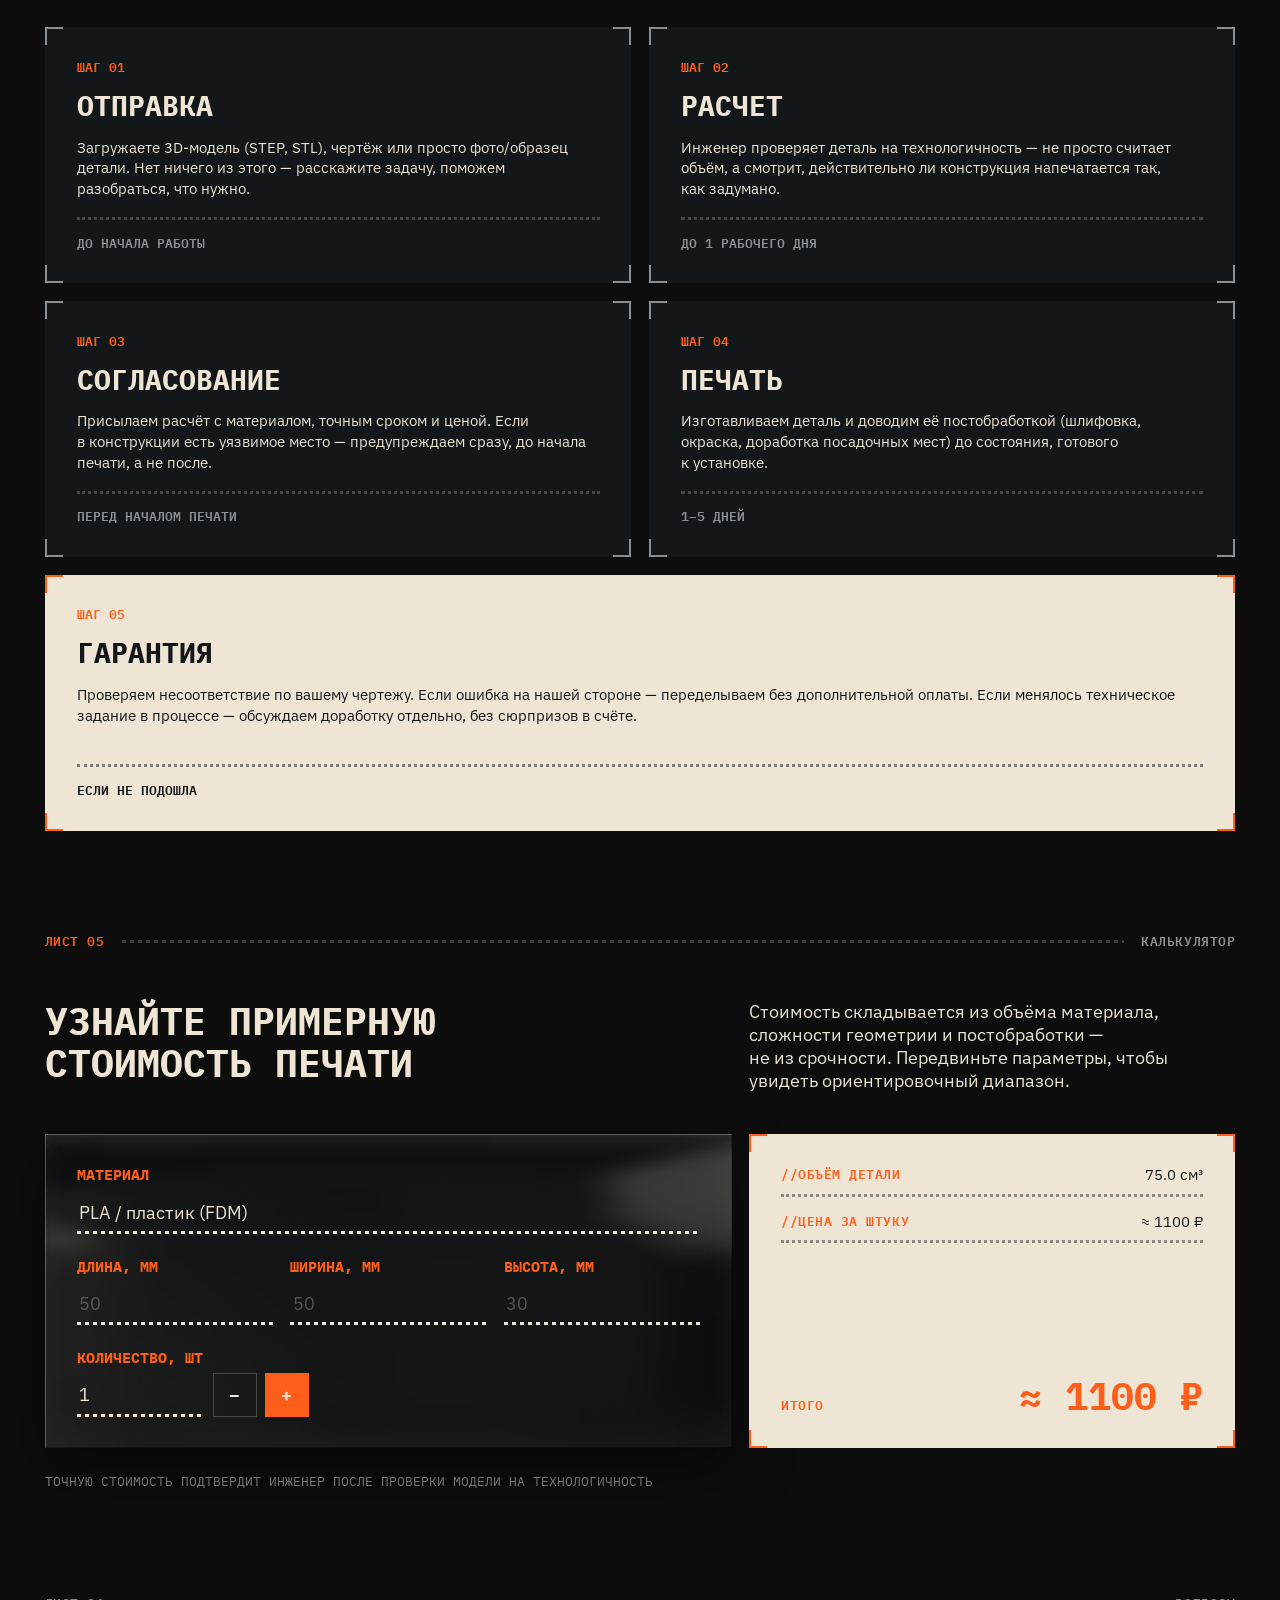
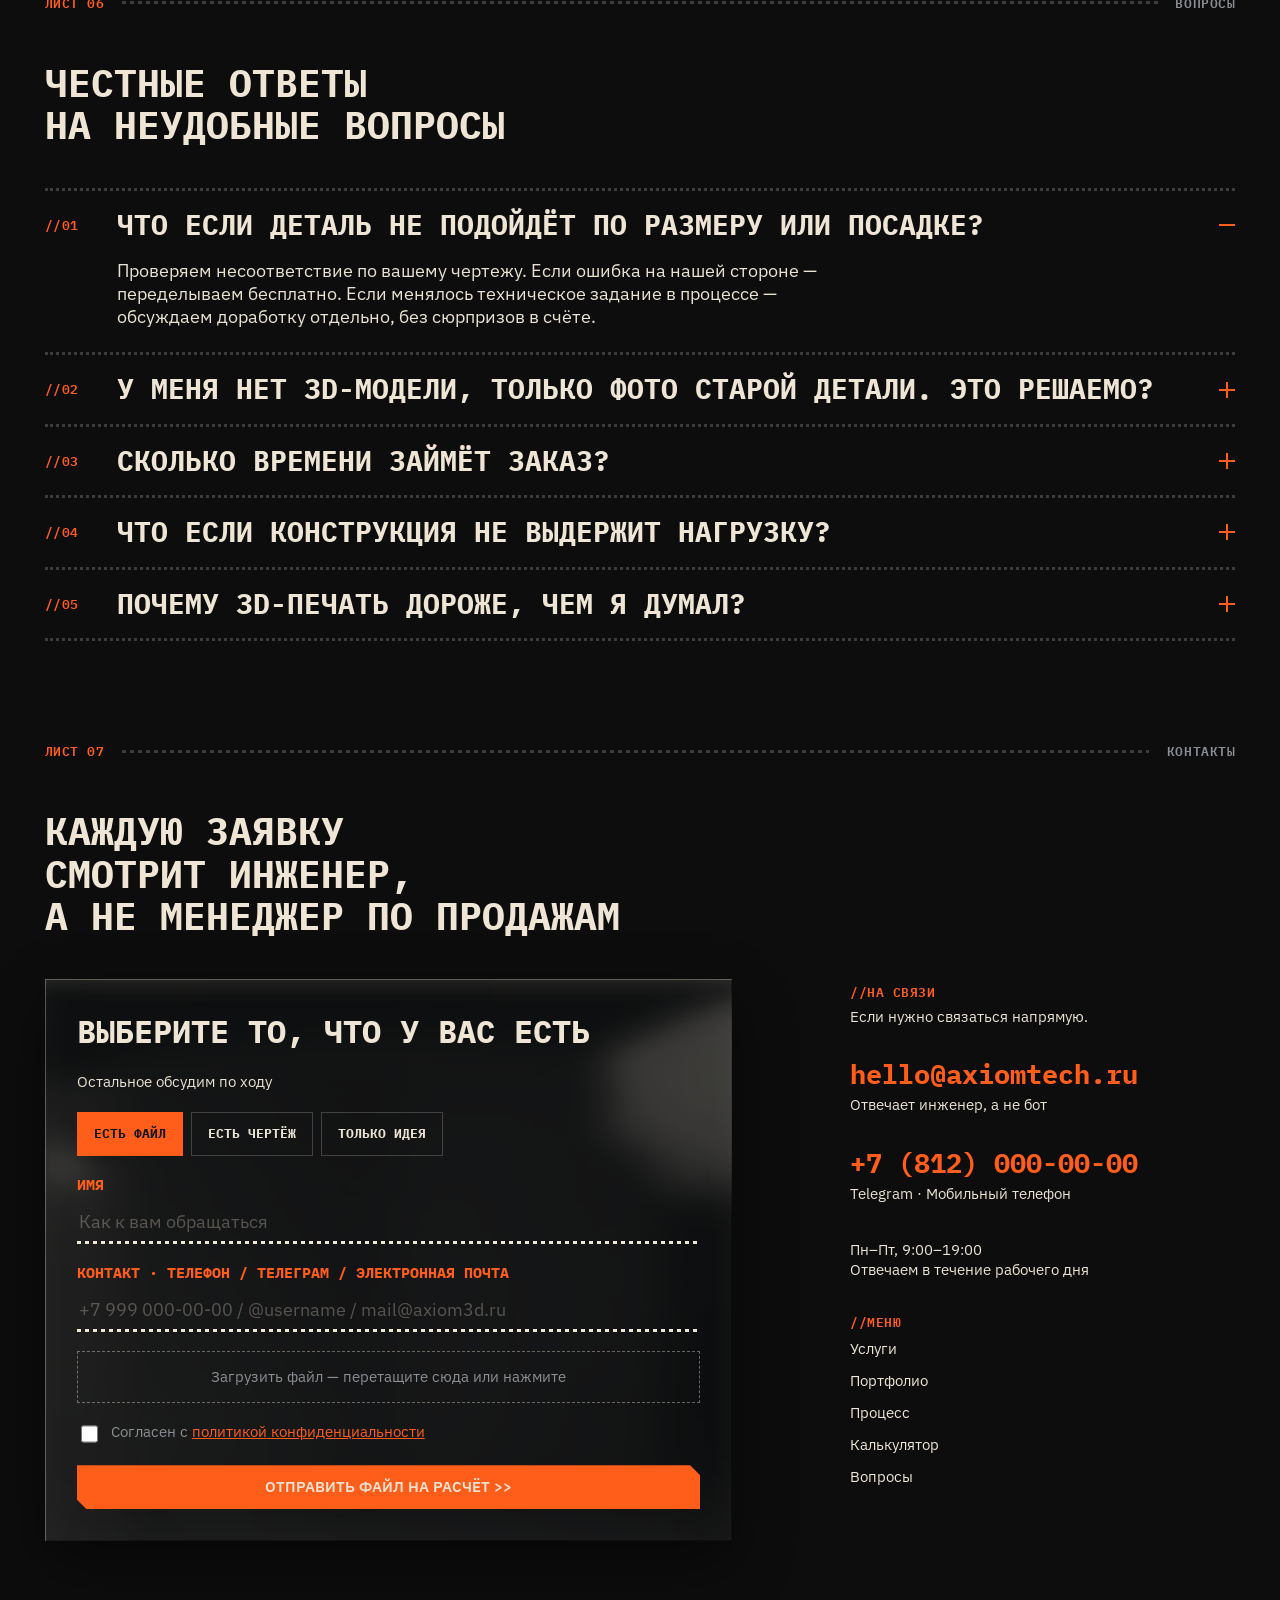
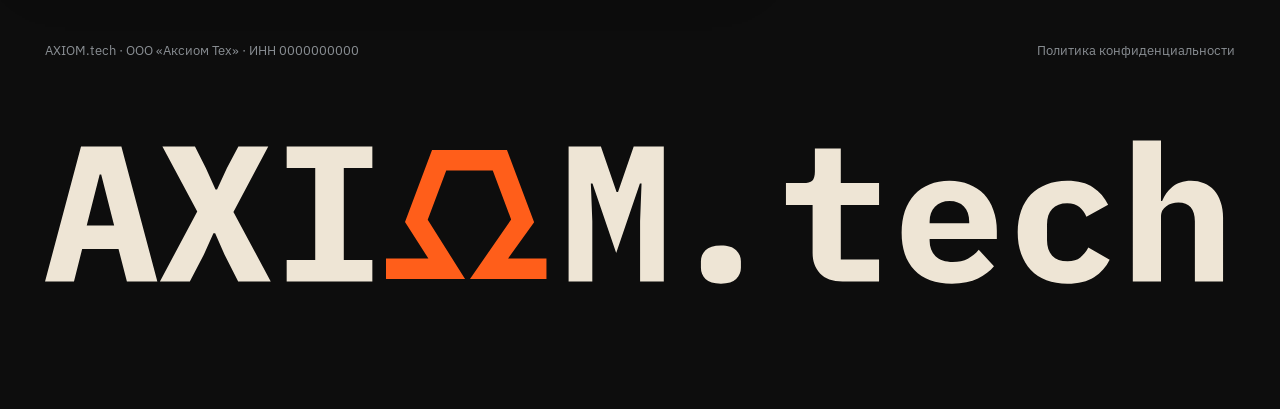
==== commit e7a84af3: "Убрал зачёркивание во всех версиях; 3D-деталь целиком помещается в кадр Co-Authored-By: Claude Sonne" ====
--- a/v2/index.html
+++ b/v2/index.html
@@ -9,7 +9,7 @@
   <link rel="icon" href="../assets/favicon.ico">
   <link rel="preconnect" href="https://fonts.googleapis.com"><link rel="preconnect" href="https://fonts.gstatic.com" crossorigin>
   <link rel="stylesheet" href="https://fonts.googleapis.com/css2?family=IBM+Plex+Mono:wght@400;500;600;700&family=IBM+Plex+Sans:wght@400;600;700&display=swap">
-  <link rel="stylesheet" href="style.css?v=2">
+  <link rel="stylesheet" href="style.css?v=3">
   <link rel="stylesheet" href="../css/glass.css?v=2">
 </head>
 <body>
--- a/v2/style.css
+++ b/v2/style.css
@@ -260,7 +260,7 @@
     repeating-linear-gradient(90deg, var(--panel) 0 4px, transparent 4px 8px) bottom / 100% 3px no-repeat;
 }
 /* «Не всегда»: текст читается, зачёркивание — тонкое и приглушённое */
-.honest__col--no li { color: rgba(20, 23, 26, .82); text-decoration: line-through; text-decoration-thickness: 1px; text-decoration-color: rgba(20, 23, 26, .4); }
+.honest__col--no li { color: rgba(20, 23, 26, .82); text-decoration: none; }
 @media (max-width: 900px) { .honest__col, .honest__col:first-child, .honest__col:last-child { grid-column: 1 / -1; } }
 
 /* ==========================================================================
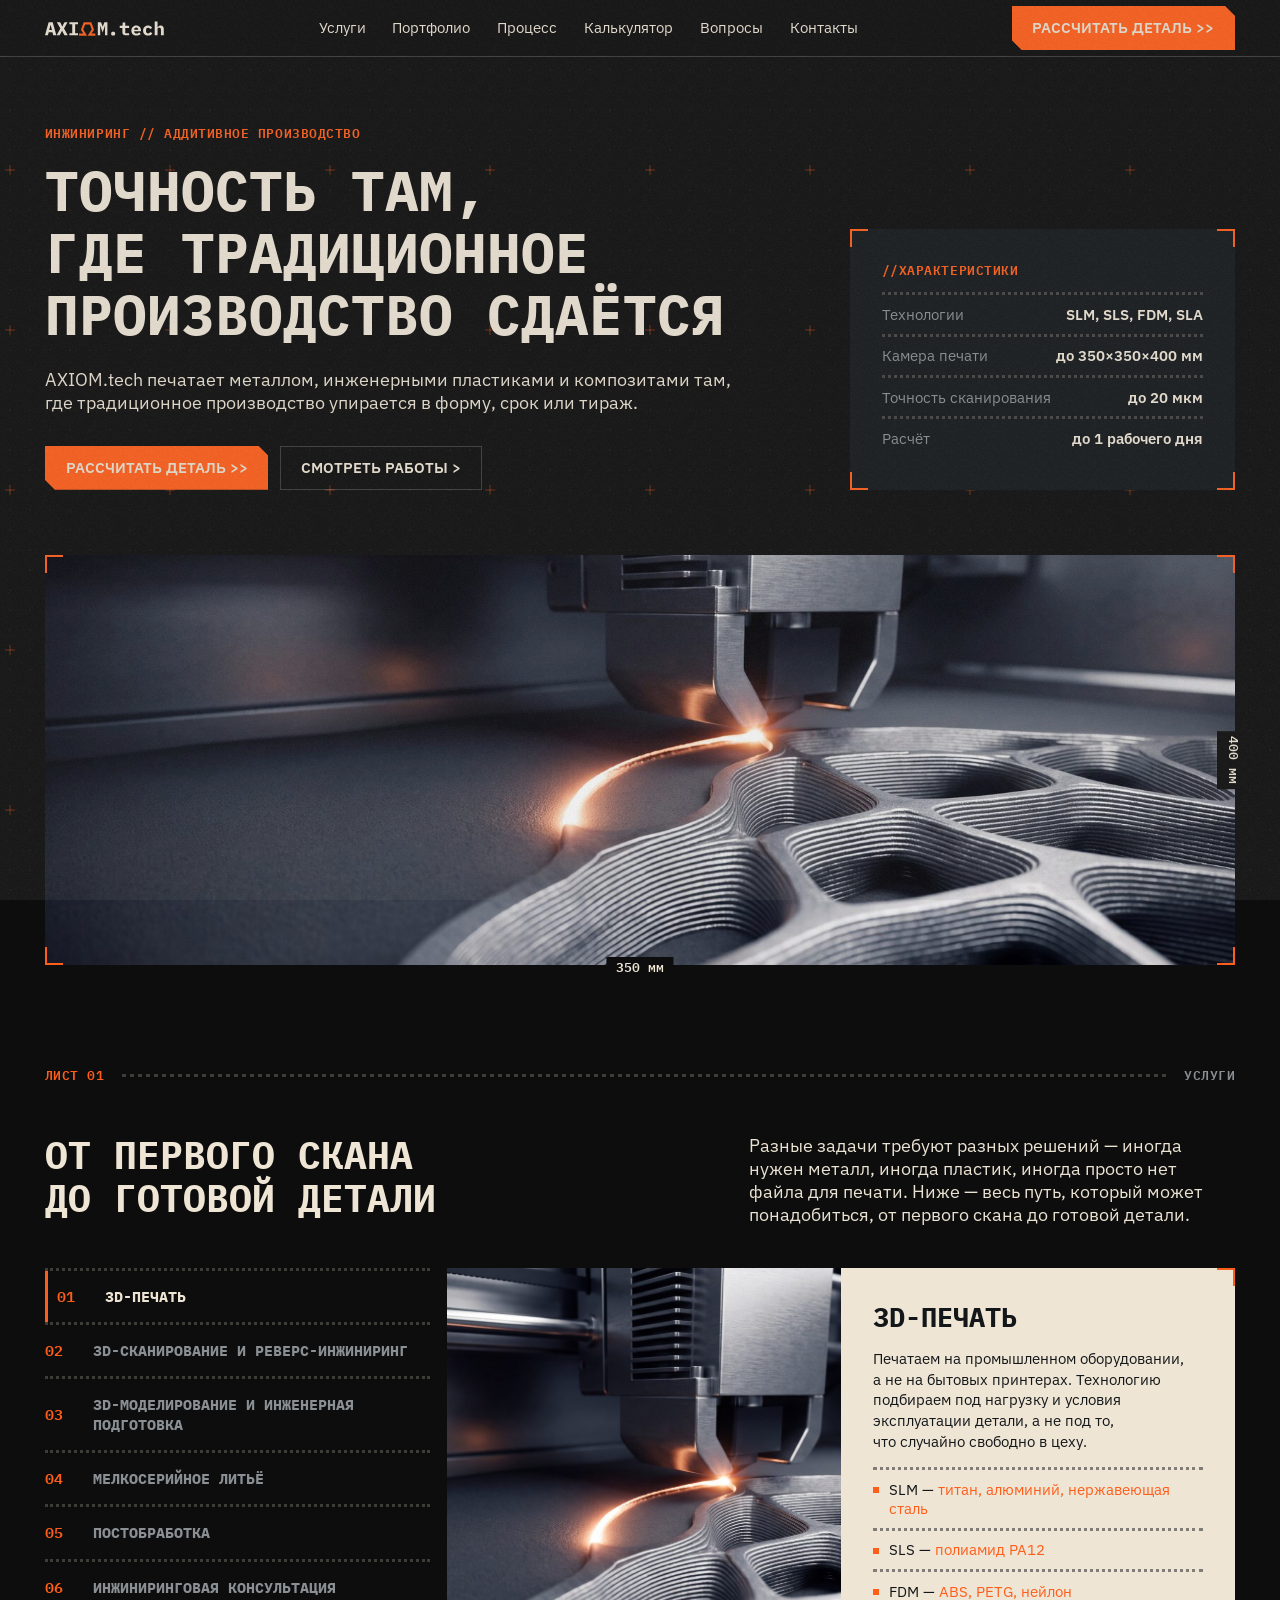
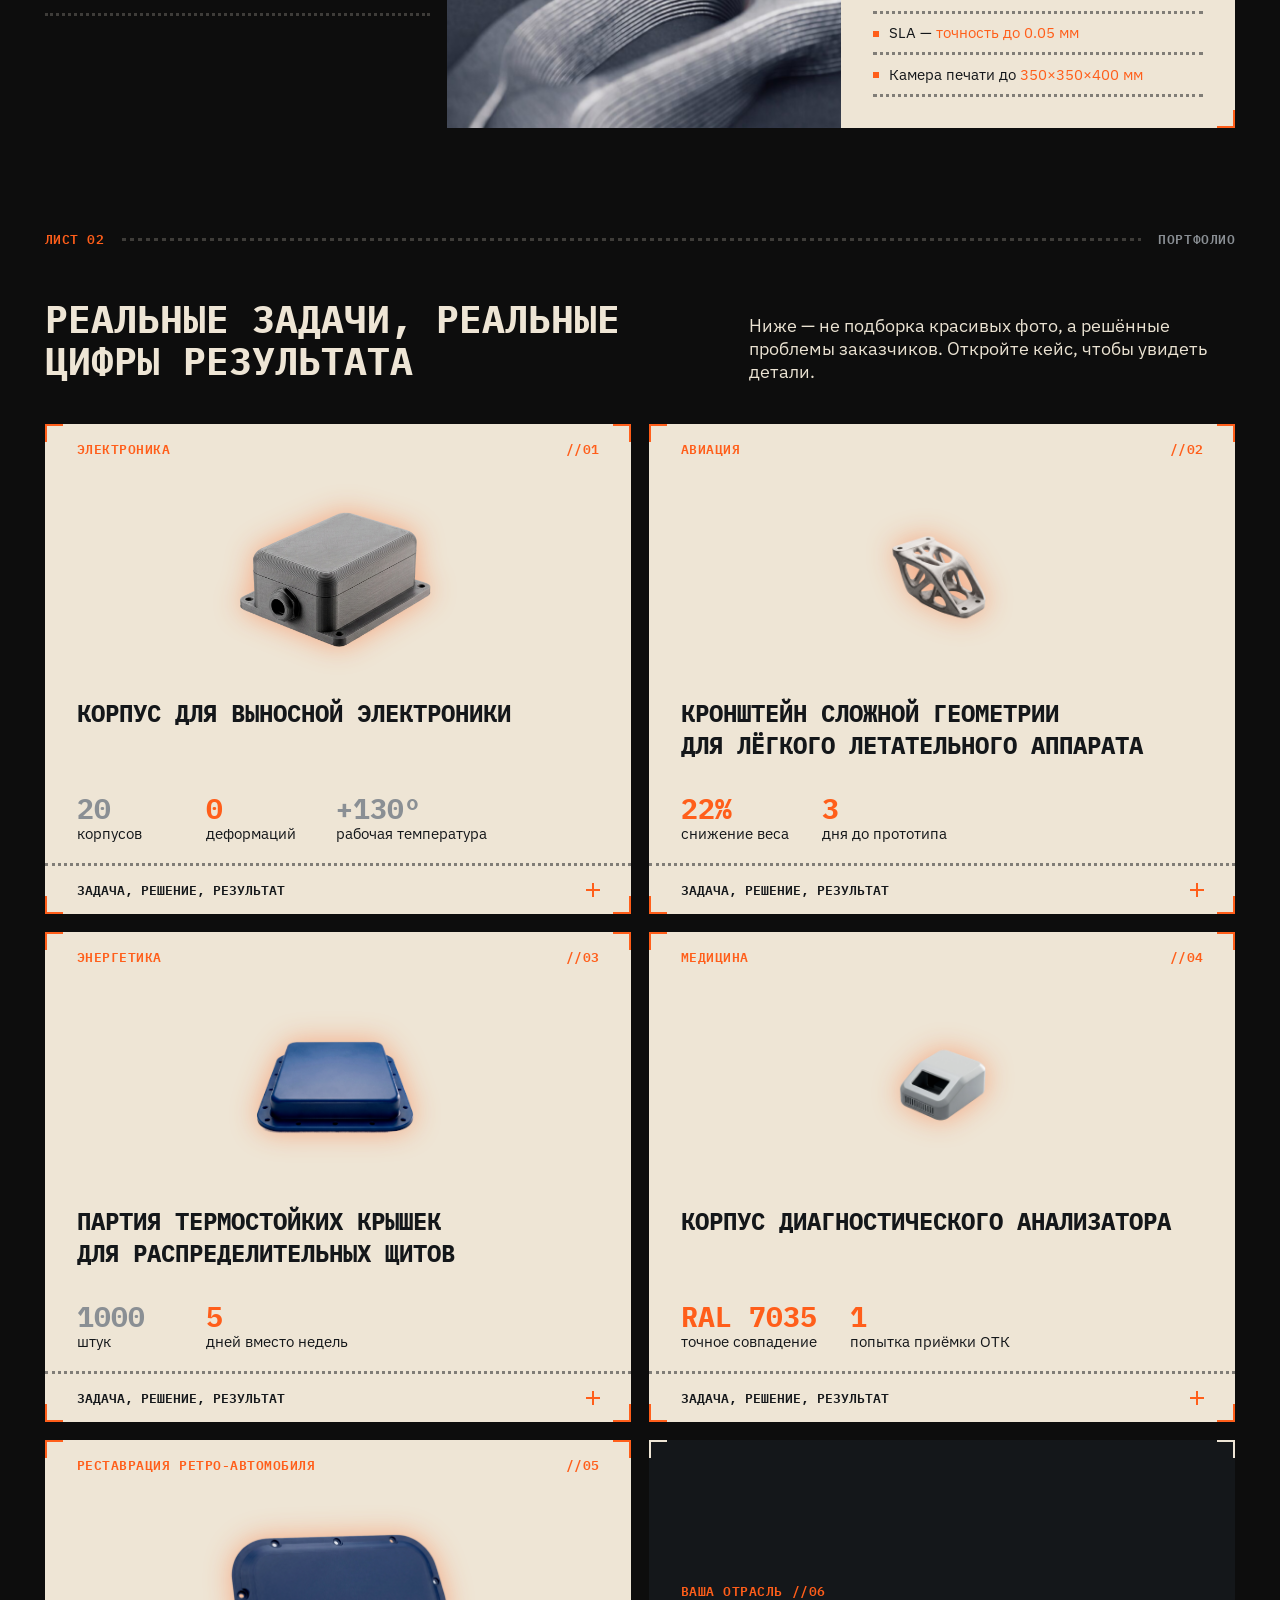
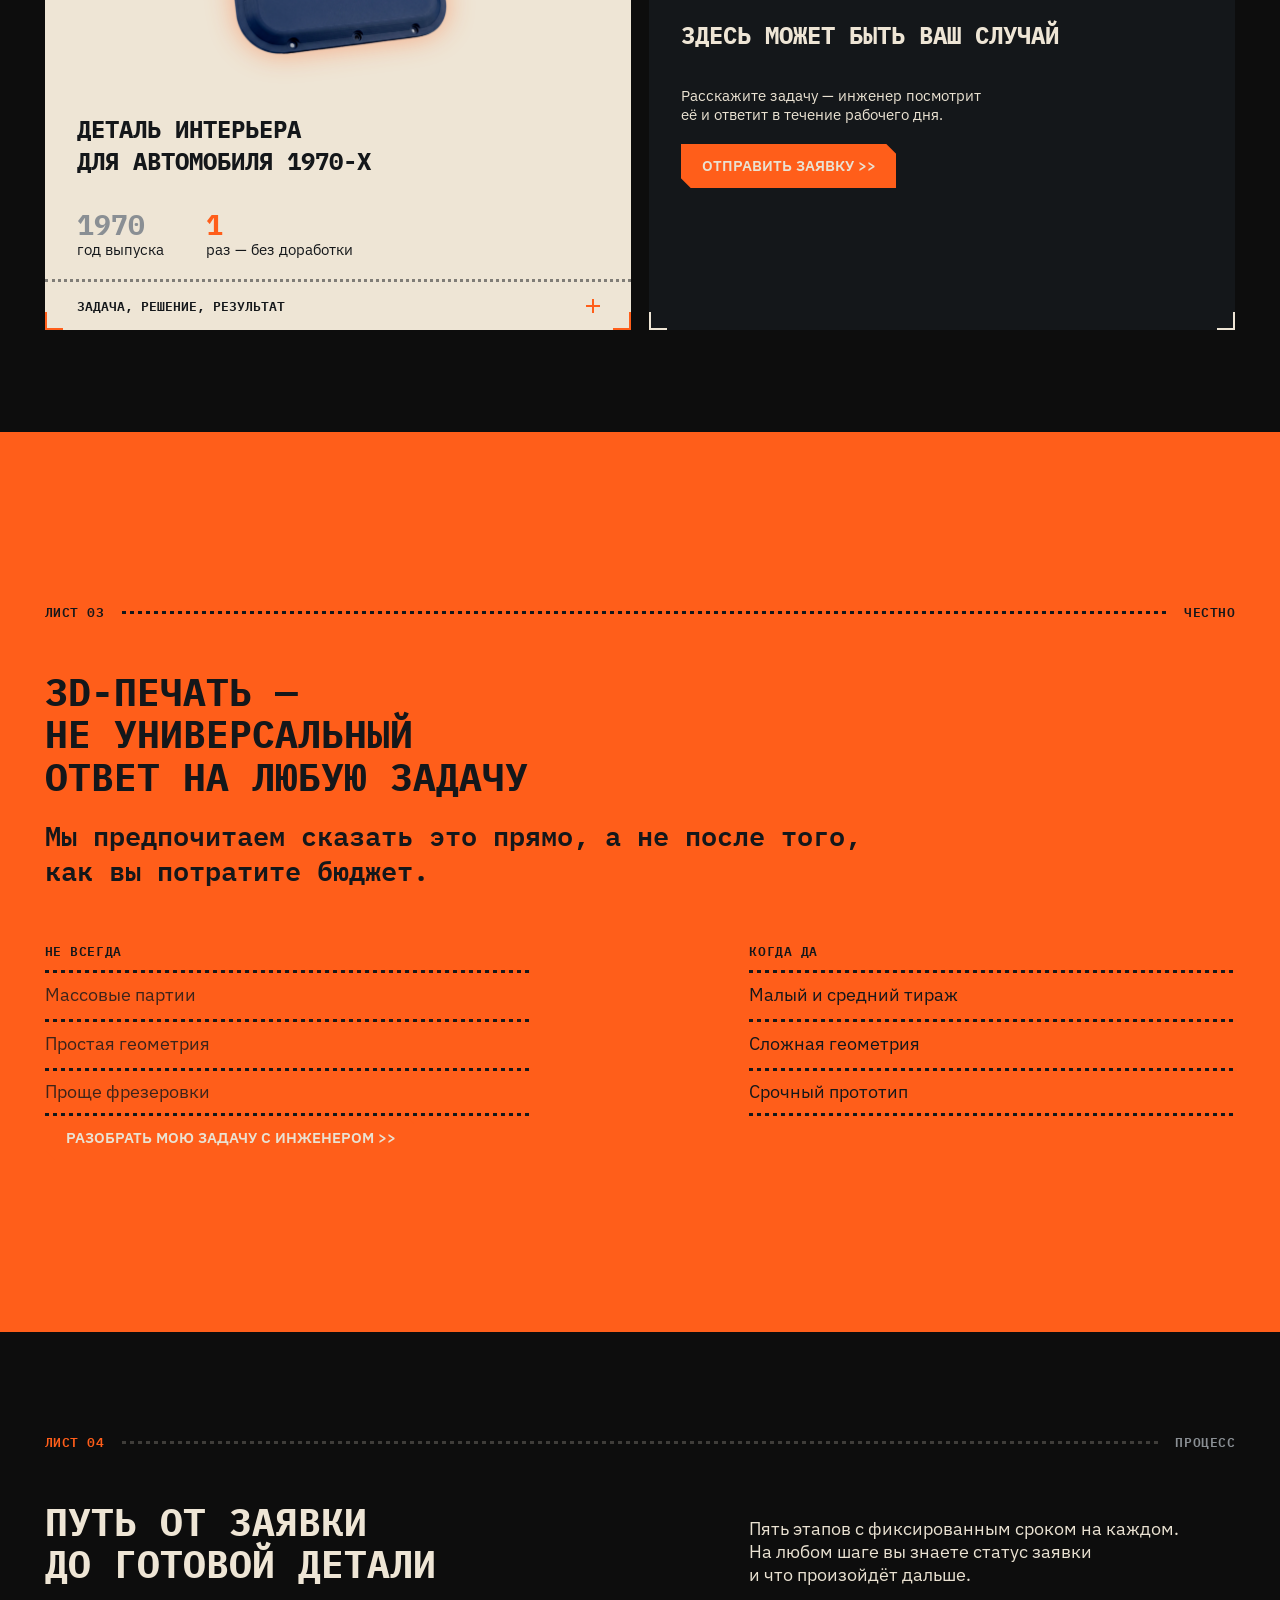
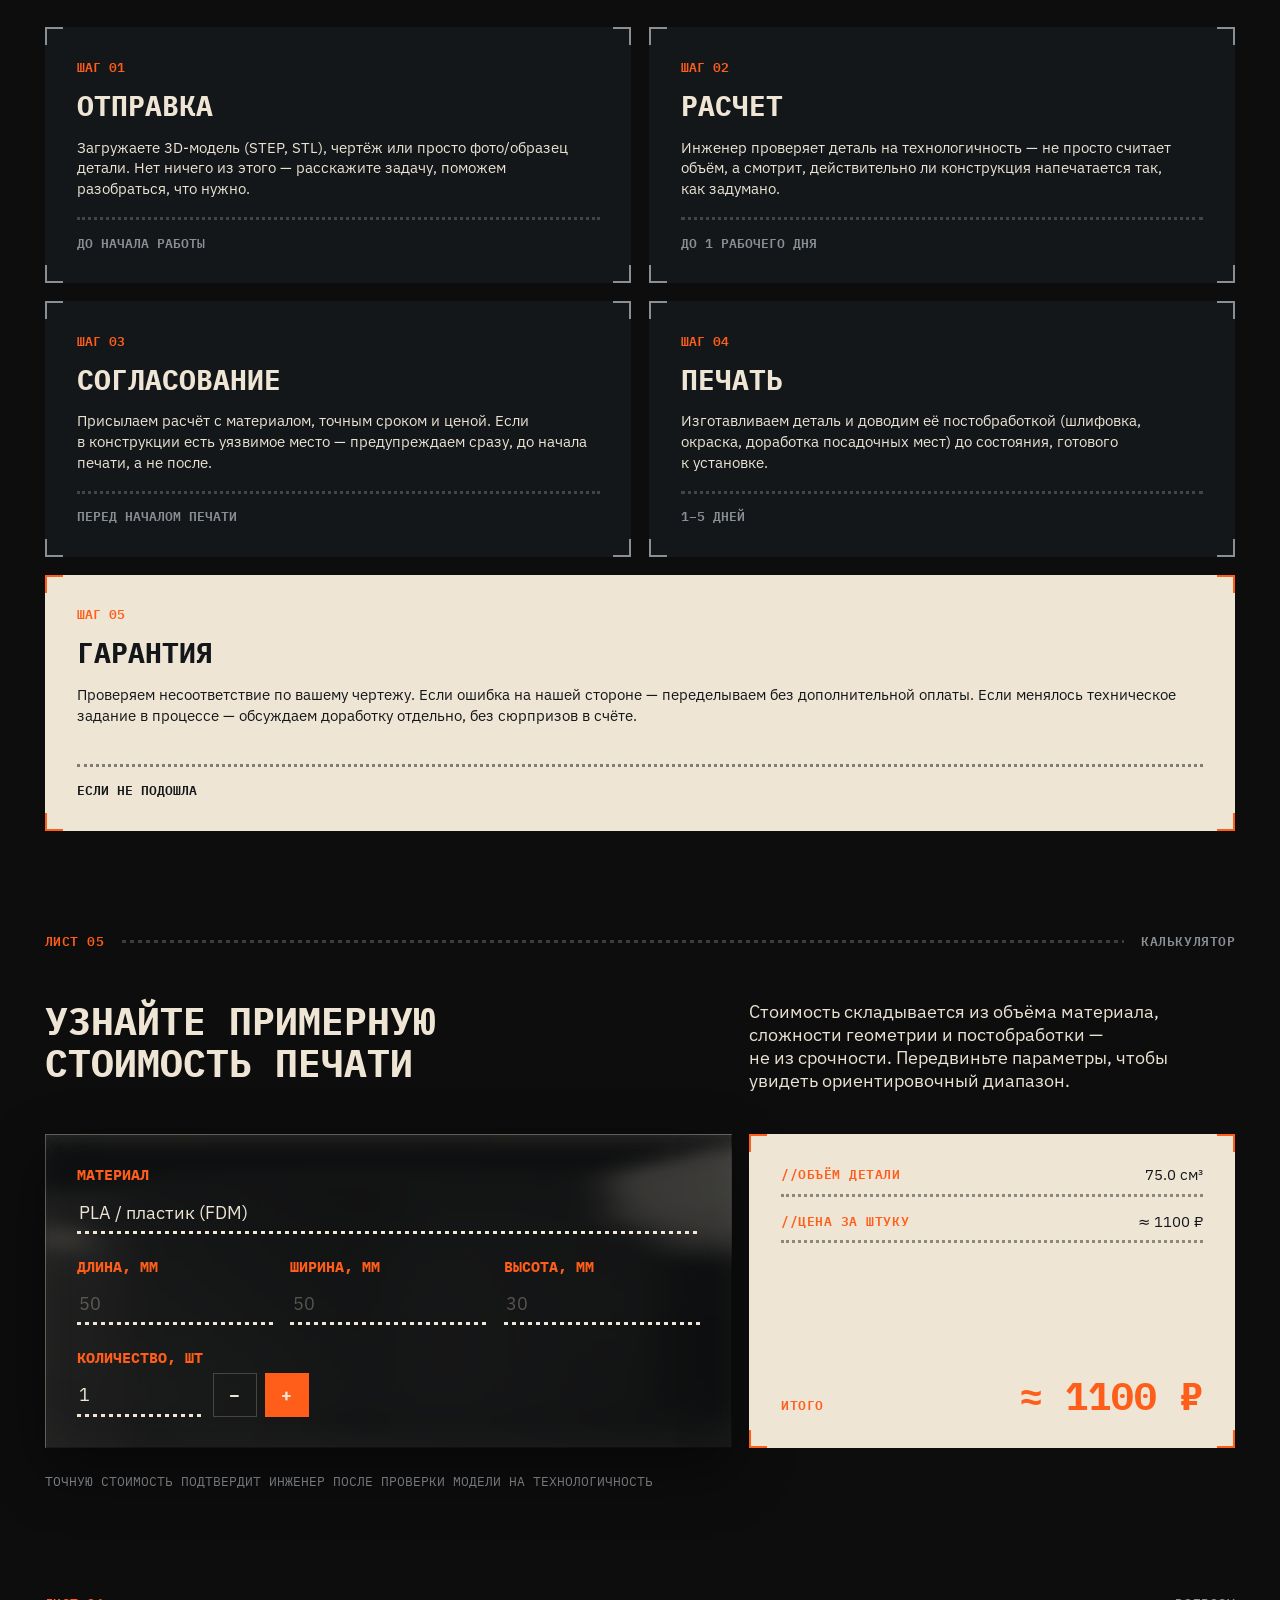
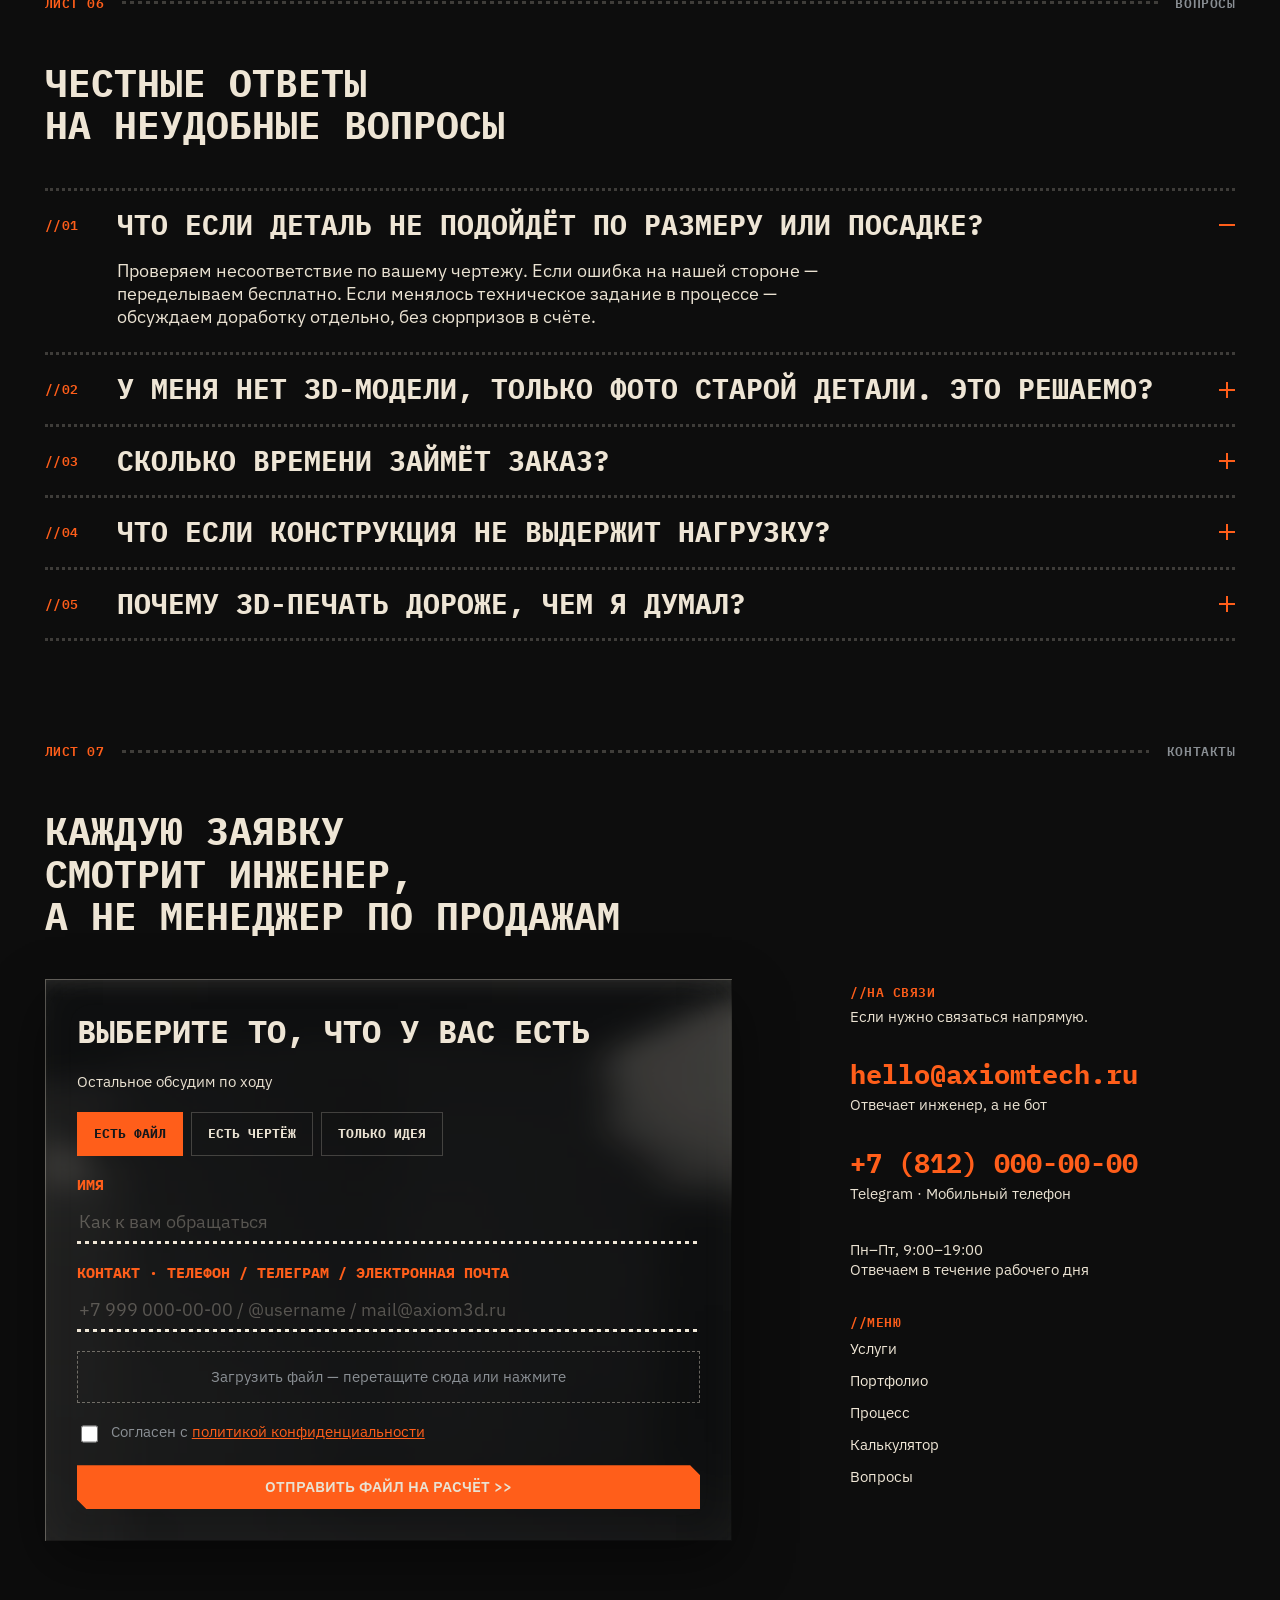
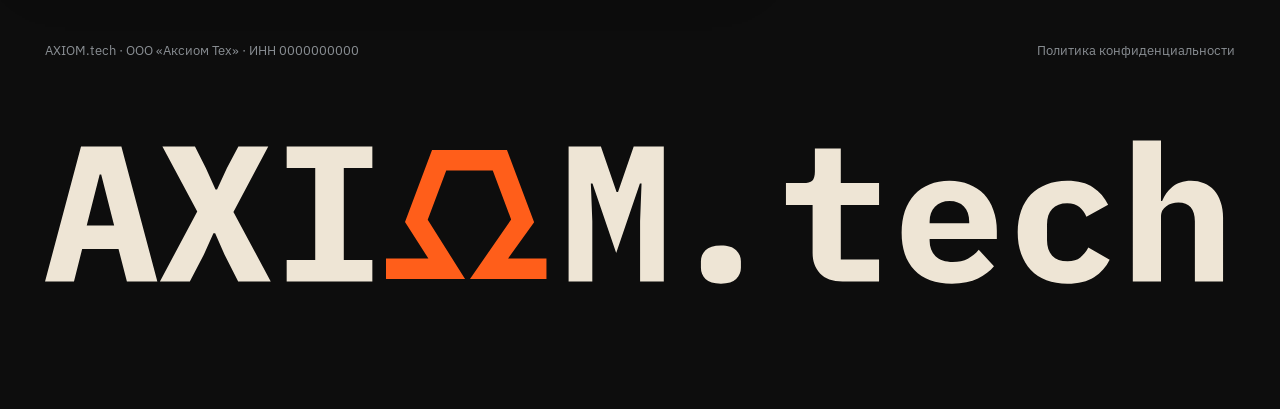
==== commit 740f8100: "Шрифты IBM Plex подключены локально (woff2, без Google Fonts), лицензия OFL приложена Co-Authored-By" ====
--- a/v2/index.html
+++ b/v2/index.html
@@ -7,8 +7,7 @@
   <meta name="description" content="Печатаем металлом, инженерными пластиками и композитами там, где традиционное производство сдаётся. SLM, SLS, FDM, SLA. Расчёт за день.">
   <meta name="theme-color" content="#0d0d0d">
   <link rel="icon" href="../assets/favicon.ico">
-  <link rel="preconnect" href="https://fonts.googleapis.com"><link rel="preconnect" href="https://fonts.gstatic.com" crossorigin>
-  <link rel="stylesheet" href="https://fonts.googleapis.com/css2?family=IBM+Plex+Mono:wght@400;500;600;700&family=IBM+Plex+Sans:wght@400;600;700&display=swap">
+  <link rel="preload" href="../assets/fonts/plex-sans-400-cyrillic.woff2" as="font" type="font/woff2" crossorigin><link rel="preload" href="../assets/fonts/plex-mono-700-cyrillic.woff2" as="font" type="font/woff2" crossorigin><link rel="stylesheet" href="../assets/fonts/fonts.css">
   <link rel="stylesheet" href="style.css?v=3">
   <link rel="stylesheet" href="../css/glass.css?v=2">
 </head>
--- a/assets/fonts/fonts.css
+++ b/assets/fonts/fonts.css
@@ -0,0 +1,265 @@
+/* IBM Plex Mono и IBM Plex Sans — SIL Open Font License 1.1; подключены локально */
+/* cyrillic-ext */
+@font-face {
+  font-family: 'IBM Plex Mono';
+  font-style: normal;
+  font-weight: 400;
+  font-display: swap;
+  src: url(./plex-mono-400-cyrillic-ext.woff2) format('woff2');
+  unicode-range: U+0460-052F, U+1C80-1C8A, U+20B4, U+2DE0-2DFF, U+A640-A69F, U+FE2E-FE2F;
+}
+/* cyrillic */
+@font-face {
+  font-family: 'IBM Plex Mono';
+  font-style: normal;
+  font-weight: 400;
+  font-display: swap;
+  src: url(./plex-mono-400-cyrillic.woff2) format('woff2');
+  unicode-range: U+0301, U+0400-045F, U+0490-0491, U+04B0-04B1, U+2116;
+}
+/* latin-ext */
+@font-face {
+  font-family: 'IBM Plex Mono';
+  font-style: normal;
+  font-weight: 400;
+  font-display: swap;
+  src: url(./plex-mono-400-latin-ext.woff2) format('woff2');
+  unicode-range: U+0100-02BA, U+02BD-02C5, U+02C7-02CC, U+02CE-02D7, U+02DD-02FF, U+0304, U+0308, U+0329, U+1D00-1DBF, U+1E00-1E9F, U+1EF2-1EFF, U+2020, U+20A0-20AB, U+20AD-20C4, U+2113, U+2C60-2C7F, U+A720-A7FF;
+}
+/* latin */
+@font-face {
+  font-family: 'IBM Plex Mono';
+  font-style: normal;
+  font-weight: 400;
+  font-display: swap;
+  src: url(./plex-mono-400-latin.woff2) format('woff2');
+  unicode-range: U+0000-00FF, U+0131, U+0152-0153, U+02BB-02BC, U+02C6, U+02DA, U+02DC, U+0304, U+0308, U+0329, U+2000-206F, U+20AC, U+2122, U+2191, U+2193, U+2212, U+2215, U+FEFF, U+FFFD;
+}
+/* cyrillic-ext */
+@font-face {
+  font-family: 'IBM Plex Mono';
+  font-style: normal;
+  font-weight: 500;
+  font-display: swap;
+  src: url(./plex-mono-500-cyrillic-ext.woff2) format('woff2');
+  unicode-range: U+0460-052F, U+1C80-1C8A, U+20B4, U+2DE0-2DFF, U+A640-A69F, U+FE2E-FE2F;
+}
+/* cyrillic */
+@font-face {
+  font-family: 'IBM Plex Mono';
+  font-style: normal;
+  font-weight: 500;
+  font-display: swap;
+  src: url(./plex-mono-500-cyrillic.woff2) format('woff2');
+  unicode-range: U+0301, U+0400-045F, U+0490-0491, U+04B0-04B1, U+2116;
+}
+/* latin-ext */
+@font-face {
+  font-family: 'IBM Plex Mono';
+  font-style: normal;
+  font-weight: 500;
+  font-display: swap;
+  src: url(./plex-mono-500-latin-ext.woff2) format('woff2');
+  unicode-range: U+0100-02BA, U+02BD-02C5, U+02C7-02CC, U+02CE-02D7, U+02DD-02FF, U+0304, U+0308, U+0329, U+1D00-1DBF, U+1E00-1E9F, U+1EF2-1EFF, U+2020, U+20A0-20AB, U+20AD-20C4, U+2113, U+2C60-2C7F, U+A720-A7FF;
+}
+/* latin */
+@font-face {
+  font-family: 'IBM Plex Mono';
+  font-style: normal;
+  font-weight: 500;
+  font-display: swap;
+  src: url(./plex-mono-500-latin.woff2) format('woff2');
+  unicode-range: U+0000-00FF, U+0131, U+0152-0153, U+02BB-02BC, U+02C6, U+02DA, U+02DC, U+0304, U+0308, U+0329, U+2000-206F, U+20AC, U+2122, U+2191, U+2193, U+2212, U+2215, U+FEFF, U+FFFD;
+}
+/* cyrillic-ext */
+@font-face {
+  font-family: 'IBM Plex Mono';
+  font-style: normal;
+  font-weight: 600;
+  font-display: swap;
+  src: url(./plex-mono-600-cyrillic-ext.woff2) format('woff2');
+  unicode-range: U+0460-052F, U+1C80-1C8A, U+20B4, U+2DE0-2DFF, U+A640-A69F, U+FE2E-FE2F;
+}
+/* cyrillic */
+@font-face {
+  font-family: 'IBM Plex Mono';
+  font-style: normal;
+  font-weight: 600;
+  font-display: swap;
+  src: url(./plex-mono-600-cyrillic.woff2) format('woff2');
+  unicode-range: U+0301, U+0400-045F, U+0490-0491, U+04B0-04B1, U+2116;
+}
+/* latin-ext */
+@font-face {
+  font-family: 'IBM Plex Mono';
+  font-style: normal;
+  font-weight: 600;
+  font-display: swap;
+  src: url(./plex-mono-600-latin-ext.woff2) format('woff2');
+  unicode-range: U+0100-02BA, U+02BD-02C5, U+02C7-02CC, U+02CE-02D7, U+02DD-02FF, U+0304, U+0308, U+0329, U+1D00-1DBF, U+1E00-1E9F, U+1EF2-1EFF, U+2020, U+20A0-20AB, U+20AD-20C4, U+2113, U+2C60-2C7F, U+A720-A7FF;
+}
+/* latin */
+@font-face {
+  font-family: 'IBM Plex Mono';
+  font-style: normal;
+  font-weight: 600;
+  font-display: swap;
+  src: url(./plex-mono-600-latin.woff2) format('woff2');
+  unicode-range: U+0000-00FF, U+0131, U+0152-0153, U+02BB-02BC, U+02C6, U+02DA, U+02DC, U+0304, U+0308, U+0329, U+2000-206F, U+20AC, U+2122, U+2191, U+2193, U+2212, U+2215, U+FEFF, U+FFFD;
+}
+/* cyrillic-ext */
+@font-face {
+  font-family: 'IBM Plex Mono';
+  font-style: normal;
+  font-weight: 700;
+  font-display: swap;
+  src: url(./plex-mono-700-cyrillic-ext.woff2) format('woff2');
+  unicode-range: U+0460-052F, U+1C80-1C8A, U+20B4, U+2DE0-2DFF, U+A640-A69F, U+FE2E-FE2F;
+}
+/* cyrillic */
+@font-face {
+  font-family: 'IBM Plex Mono';
+  font-style: normal;
+  font-weight: 700;
+  font-display: swap;
+  src: url(./plex-mono-700-cyrillic.woff2) format('woff2');
+  unicode-range: U+0301, U+0400-045F, U+0490-0491, U+04B0-04B1, U+2116;
+}
+/* latin-ext */
+@font-face {
+  font-family: 'IBM Plex Mono';
+  font-style: normal;
+  font-weight: 700;
+  font-display: swap;
+  src: url(./plex-mono-700-latin-ext.woff2) format('woff2');
+  unicode-range: U+0100-02BA, U+02BD-02C5, U+02C7-02CC, U+02CE-02D7, U+02DD-02FF, U+0304, U+0308, U+0329, U+1D00-1DBF, U+1E00-1E9F, U+1EF2-1EFF, U+2020, U+20A0-20AB, U+20AD-20C4, U+2113, U+2C60-2C7F, U+A720-A7FF;
+}
+/* latin */
+@font-face {
+  font-family: 'IBM Plex Mono';
+  font-style: normal;
+  font-weight: 700;
+  font-display: swap;
+  src: url(./plex-mono-700-latin.woff2) format('woff2');
+  unicode-range: U+0000-00FF, U+0131, U+0152-0153, U+02BB-02BC, U+02C6, U+02DA, U+02DC, U+0304, U+0308, U+0329, U+2000-206F, U+20AC, U+2122, U+2191, U+2193, U+2212, U+2215, U+FEFF, U+FFFD;
+}
+/* cyrillic-ext */
+@font-face {
+  font-family: 'IBM Plex Sans';
+  font-style: normal;
+  font-weight: 400;
+  font-stretch: 100%;
+  font-display: swap;
+  src: url(./plex-sans-400-cyrillic-ext.woff2) format('woff2');
+  unicode-range: U+0460-052F, U+1C80-1C8A, U+20B4, U+2DE0-2DFF, U+A640-A69F, U+FE2E-FE2F;
+}
+/* cyrillic */
+@font-face {
+  font-family: 'IBM Plex Sans';
+  font-style: normal;
+  font-weight: 400;
+  font-stretch: 100%;
+  font-display: swap;
+  src: url(./plex-sans-400-cyrillic.woff2) format('woff2');
+  unicode-range: U+0301, U+0400-045F, U+0490-0491, U+04B0-04B1, U+2116;
+}
+/* latin-ext */
+@font-face {
+  font-family: 'IBM Plex Sans';
+  font-style: normal;
+  font-weight: 400;
+  font-stretch: 100%;
+  font-display: swap;
+  src: url(./plex-sans-400-latin-ext.woff2) format('woff2');
+  unicode-range: U+0100-02BA, U+02BD-02C5, U+02C7-02CC, U+02CE-02D7, U+02DD-02FF, U+0304, U+0308, U+0329, U+1D00-1DBF, U+1E00-1E9F, U+1EF2-1EFF, U+2020, U+20A0-20AB, U+20AD-20C4, U+2113, U+2C60-2C7F, U+A720-A7FF;
+}
+/* latin */
+@font-face {
+  font-family: 'IBM Plex Sans';
+  font-style: normal;
+  font-weight: 400;
+  font-stretch: 100%;
+  font-display: swap;
+  src: url(./plex-sans-400-latin.woff2) format('woff2');
+  unicode-range: U+0000-00FF, U+0131, U+0152-0153, U+02BB-02BC, U+02C6, U+02DA, U+02DC, U+0304, U+0308, U+0329, U+2000-206F, U+20AC, U+2122, U+2191, U+2193, U+2212, U+2215, U+FEFF, U+FFFD;
+}
+/* cyrillic-ext */
+@font-face {
+  font-family: 'IBM Plex Sans';
+  font-style: normal;
+  font-weight: 600;
+  font-stretch: 100%;
+  font-display: swap;
+  src: url(./plex-sans-600-cyrillic-ext.woff2) format('woff2');
+  unicode-range: U+0460-052F, U+1C80-1C8A, U+20B4, U+2DE0-2DFF, U+A640-A69F, U+FE2E-FE2F;
+}
+/* cyrillic */
+@font-face {
+  font-family: 'IBM Plex Sans';
+  font-style: normal;
+  font-weight: 600;
+  font-stretch: 100%;
+  font-display: swap;
+  src: url(./plex-sans-600-cyrillic.woff2) format('woff2');
+  unicode-range: U+0301, U+0400-045F, U+0490-0491, U+04B0-04B1, U+2116;
+}
+/* latin-ext */
+@font-face {
+  font-family: 'IBM Plex Sans';
+  font-style: normal;
+  font-weight: 600;
+  font-stretch: 100%;
+  font-display: swap;
+  src: url(./plex-sans-600-latin-ext.woff2) format('woff2');
+  unicode-range: U+0100-02BA, U+02BD-02C5, U+02C7-02CC, U+02CE-02D7, U+02DD-02FF, U+0304, U+0308, U+0329, U+1D00-1DBF, U+1E00-1E9F, U+1EF2-1EFF, U+2020, U+20A0-20AB, U+20AD-20C4, U+2113, U+2C60-2C7F, U+A720-A7FF;
+}
+/* latin */
+@font-face {
+  font-family: 'IBM Plex Sans';
+  font-style: normal;
+  font-weight: 600;
+  font-stretch: 100%;
+  font-display: swap;
+  src: url(./plex-sans-600-latin.woff2) format('woff2');
+  unicode-range: U+0000-00FF, U+0131, U+0152-0153, U+02BB-02BC, U+02C6, U+02DA, U+02DC, U+0304, U+0308, U+0329, U+2000-206F, U+20AC, U+2122, U+2191, U+2193, U+2212, U+2215, U+FEFF, U+FFFD;
+}
+/* cyrillic-ext */
+@font-face {
+  font-family: 'IBM Plex Sans';
+  font-style: normal;
+  font-weight: 700;
+  font-stretch: 100%;
+  font-display: swap;
+  src: url(./plex-sans-700-cyrillic-ext.woff2) format('woff2');
+  unicode-range: U+0460-052F, U+1C80-1C8A, U+20B4, U+2DE0-2DFF, U+A640-A69F, U+FE2E-FE2F;
+}
+/* cyrillic */
+@font-face {
+  font-family: 'IBM Plex Sans';
+  font-style: normal;
+  font-weight: 700;
+  font-stretch: 100%;
+  font-display: swap;
+  src: url(./plex-sans-700-cyrillic.woff2) format('woff2');
+  unicode-range: U+0301, U+0400-045F, U+0490-0491, U+04B0-04B1, U+2116;
+}
+/* latin-ext */
+@font-face {
+  font-family: 'IBM Plex Sans';
+  font-style: normal;
+  font-weight: 700;
+  font-stretch: 100%;
+  font-display: swap;
+  src: url(./plex-sans-700-latin-ext.woff2) format('woff2');
+  unicode-range: U+0100-02BA, U+02BD-02C5, U+02C7-02CC, U+02CE-02D7, U+02DD-02FF, U+0304, U+0308, U+0329, U+1D00-1DBF, U+1E00-1E9F, U+1EF2-1EFF, U+2020, U+20A0-20AB, U+20AD-20C4, U+2113, U+2C60-2C7F, U+A720-A7FF;
+}
+/* latin */
+@font-face {
+  font-family: 'IBM Plex Sans';
+  font-style: normal;
+  font-weight: 700;
+  font-stretch: 100%;
+  font-display: swap;
+  src: url(./plex-sans-700-latin.woff2) format('woff2');
+  unicode-range: U+0000-00FF, U+0131, U+0152-0153, U+02BB-02BC, U+02C6, U+02DA, U+02DC, U+0304, U+0308, U+0329, U+2000-206F, U+20AC, U+2122, U+2191, U+2193, U+2212, U+2215, U+FEFF, U+FFFD;
+}
